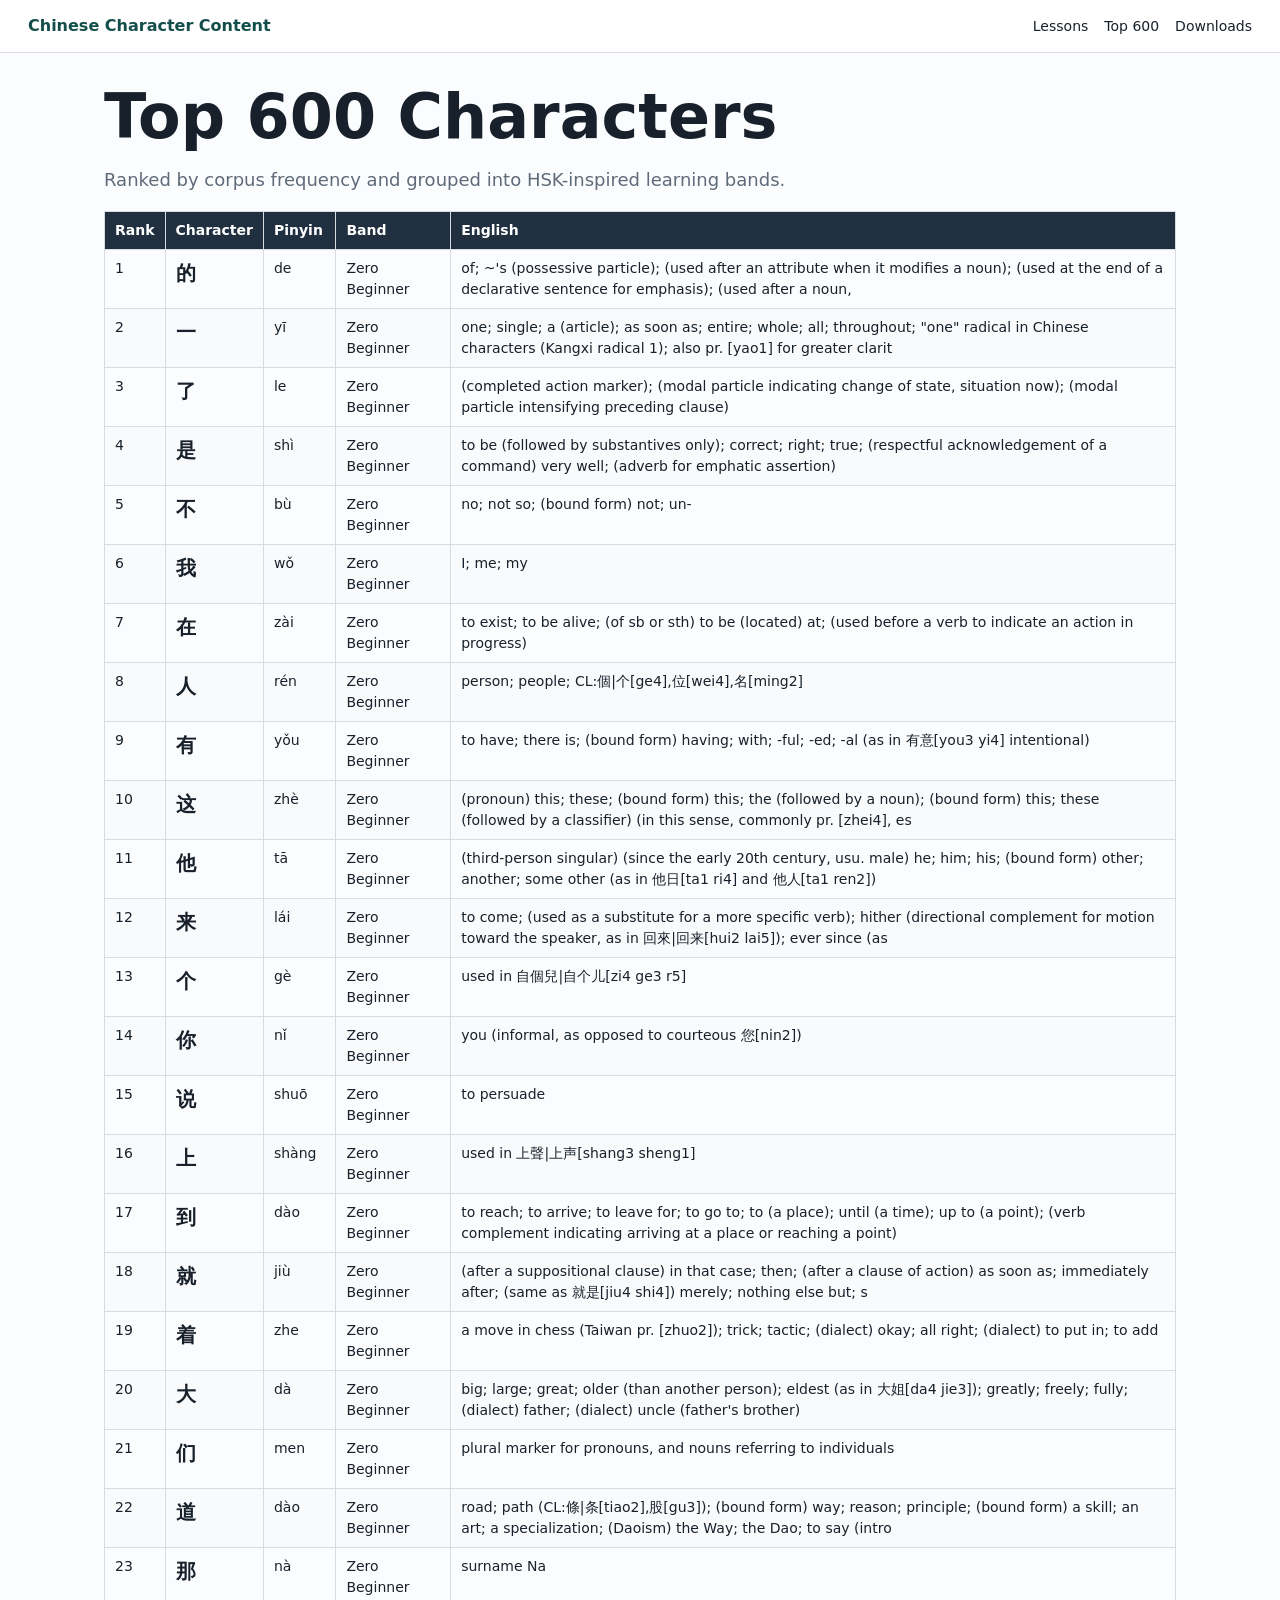
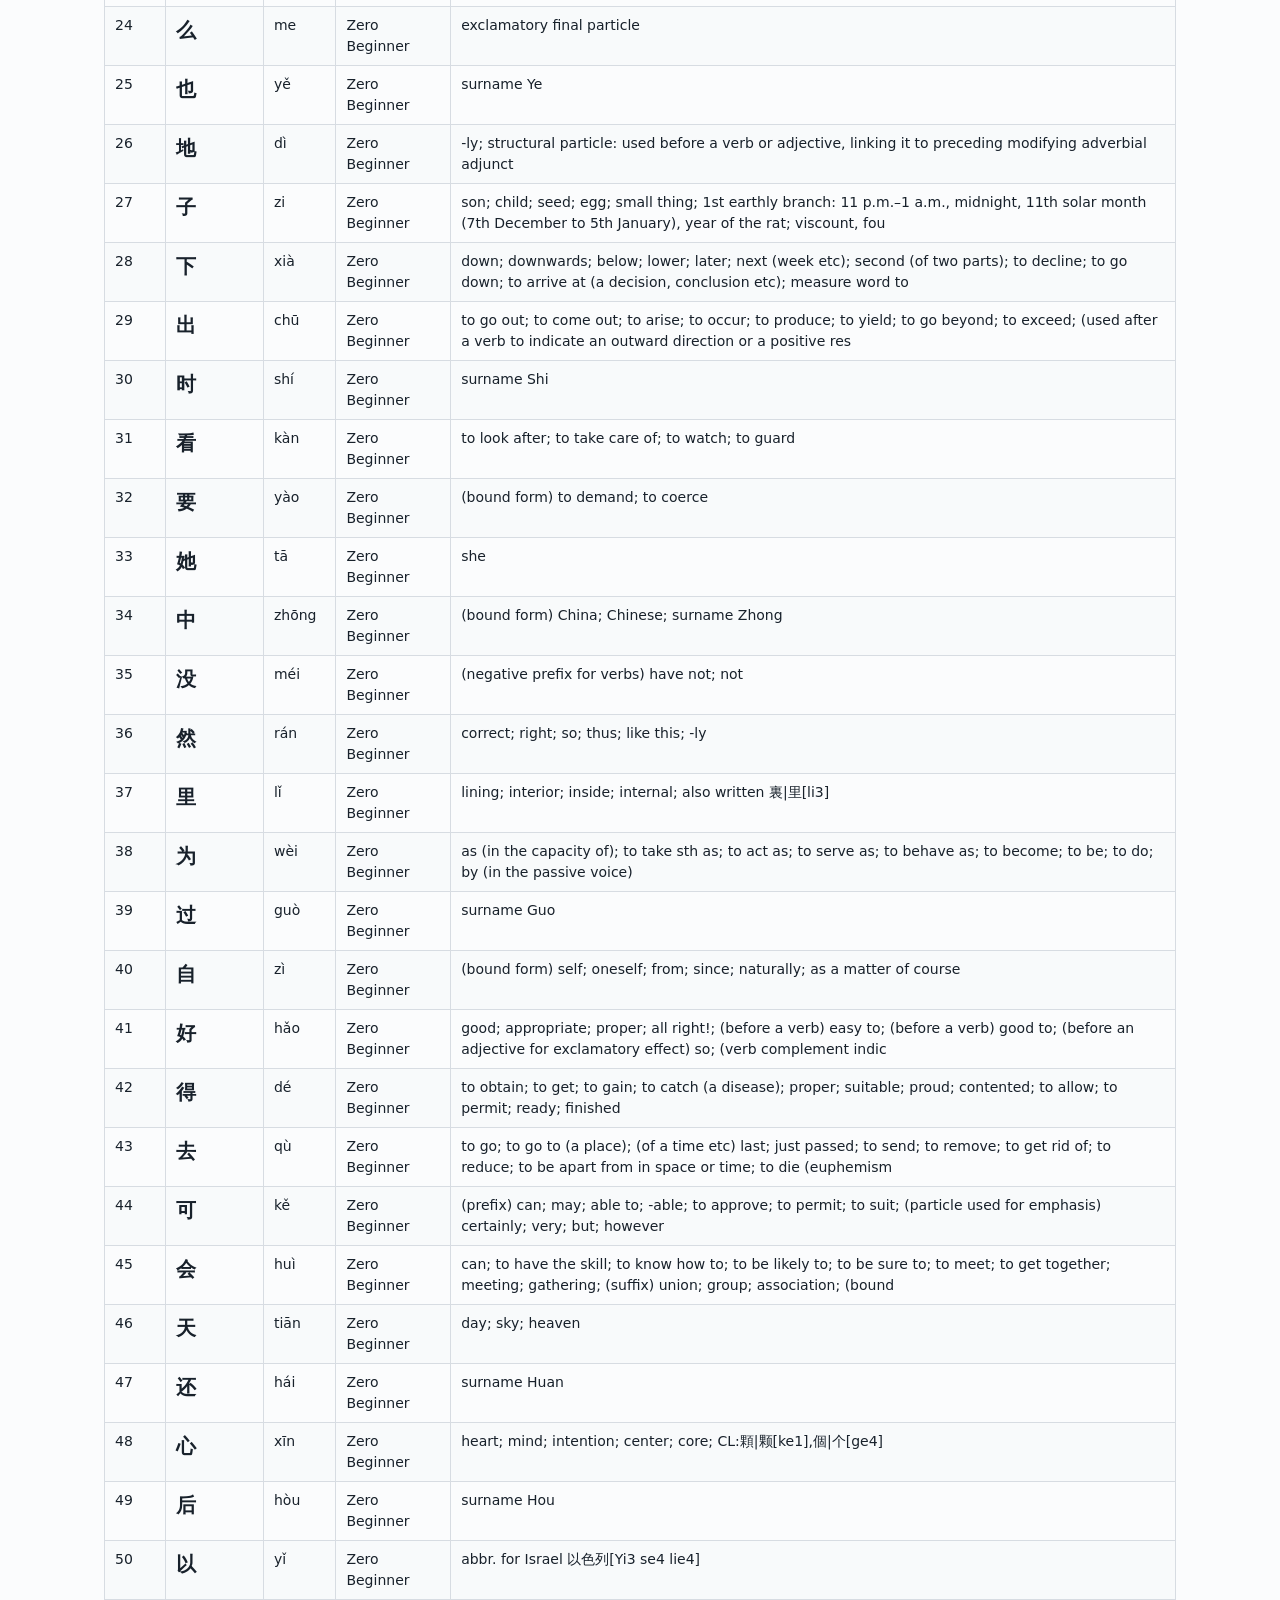
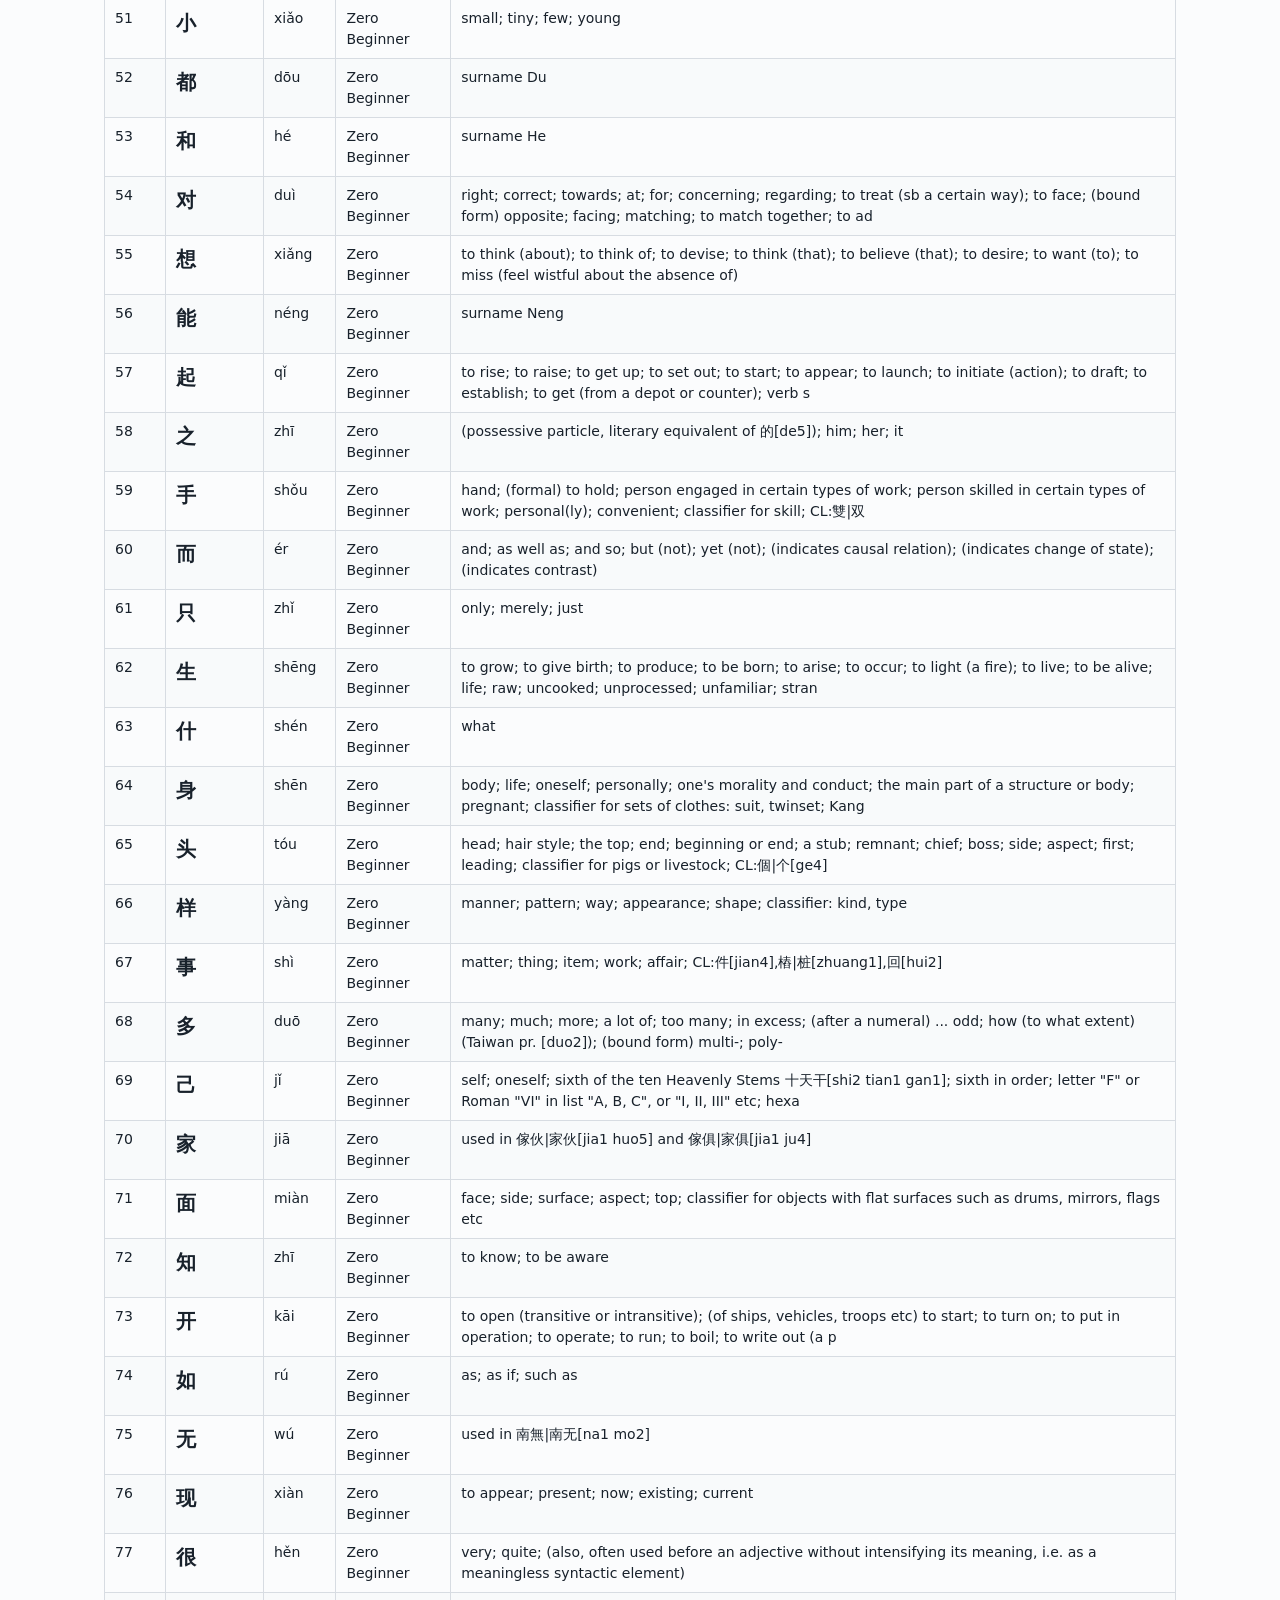
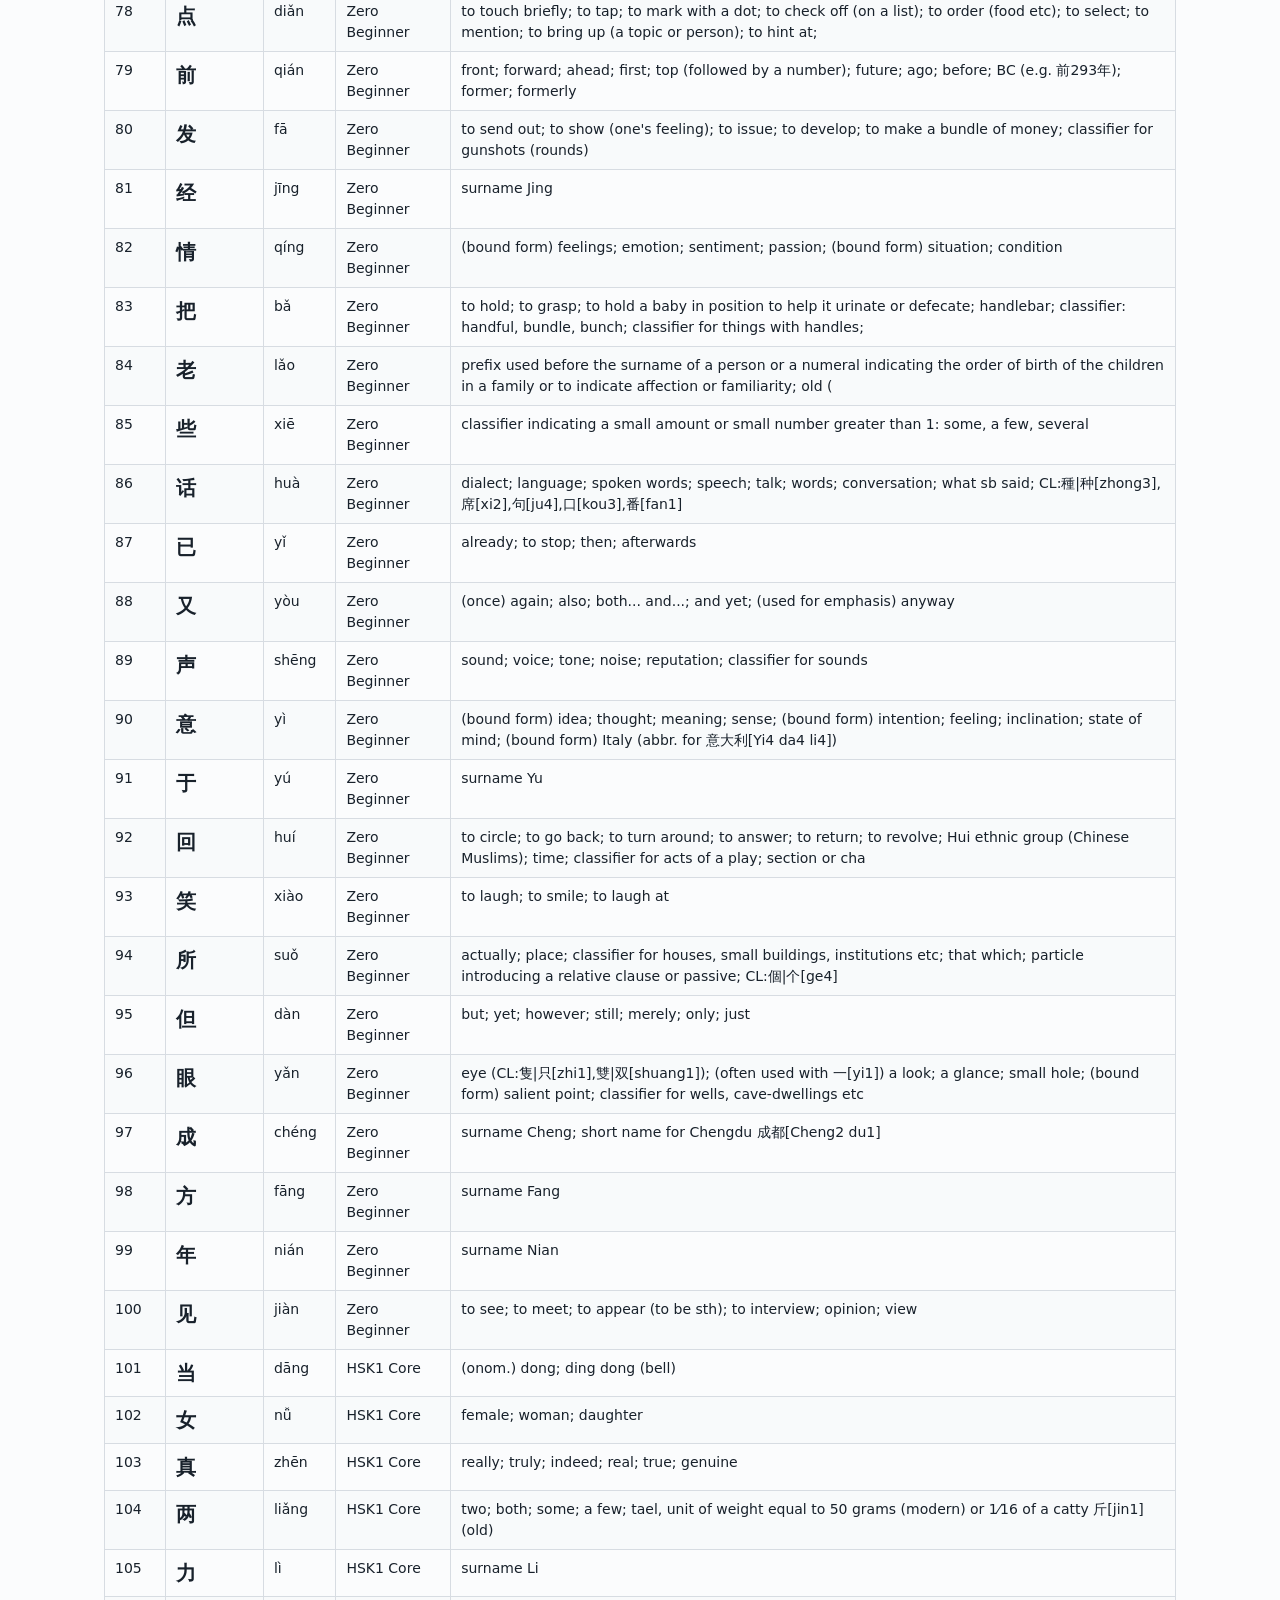
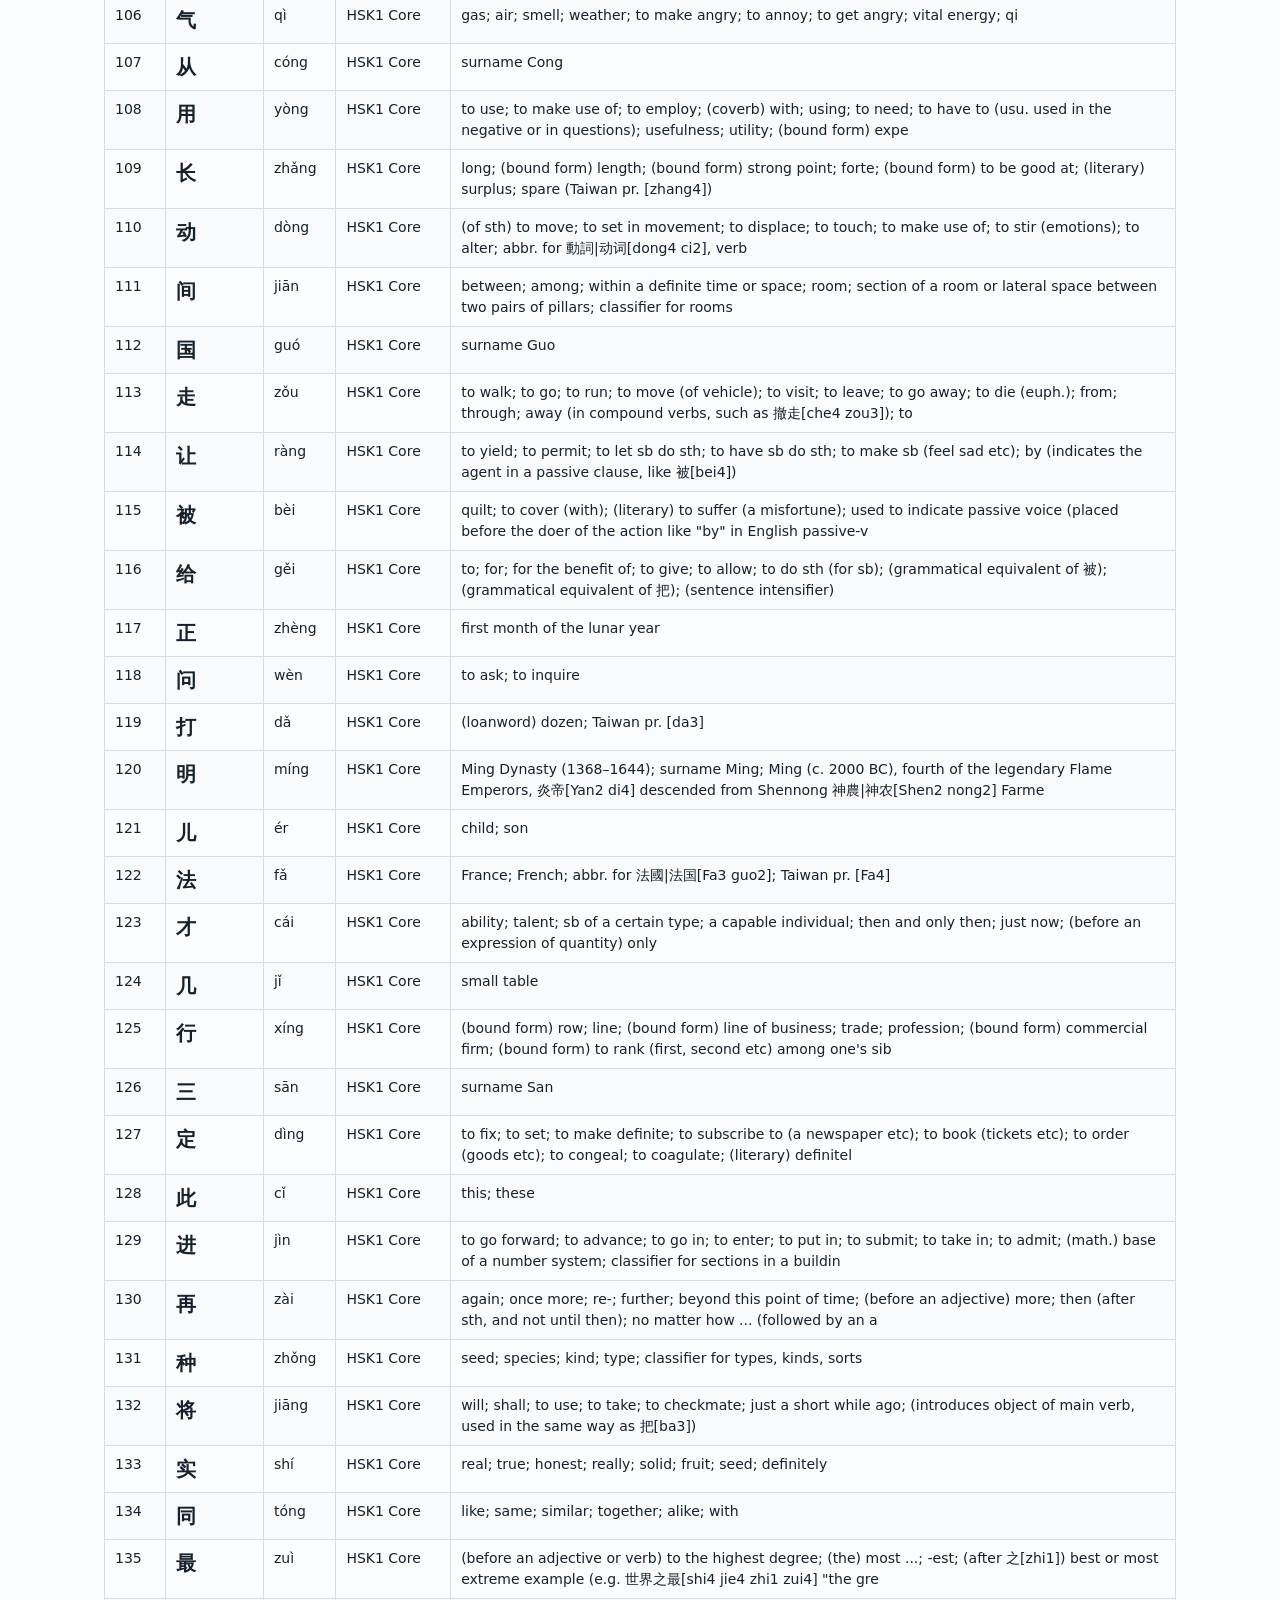
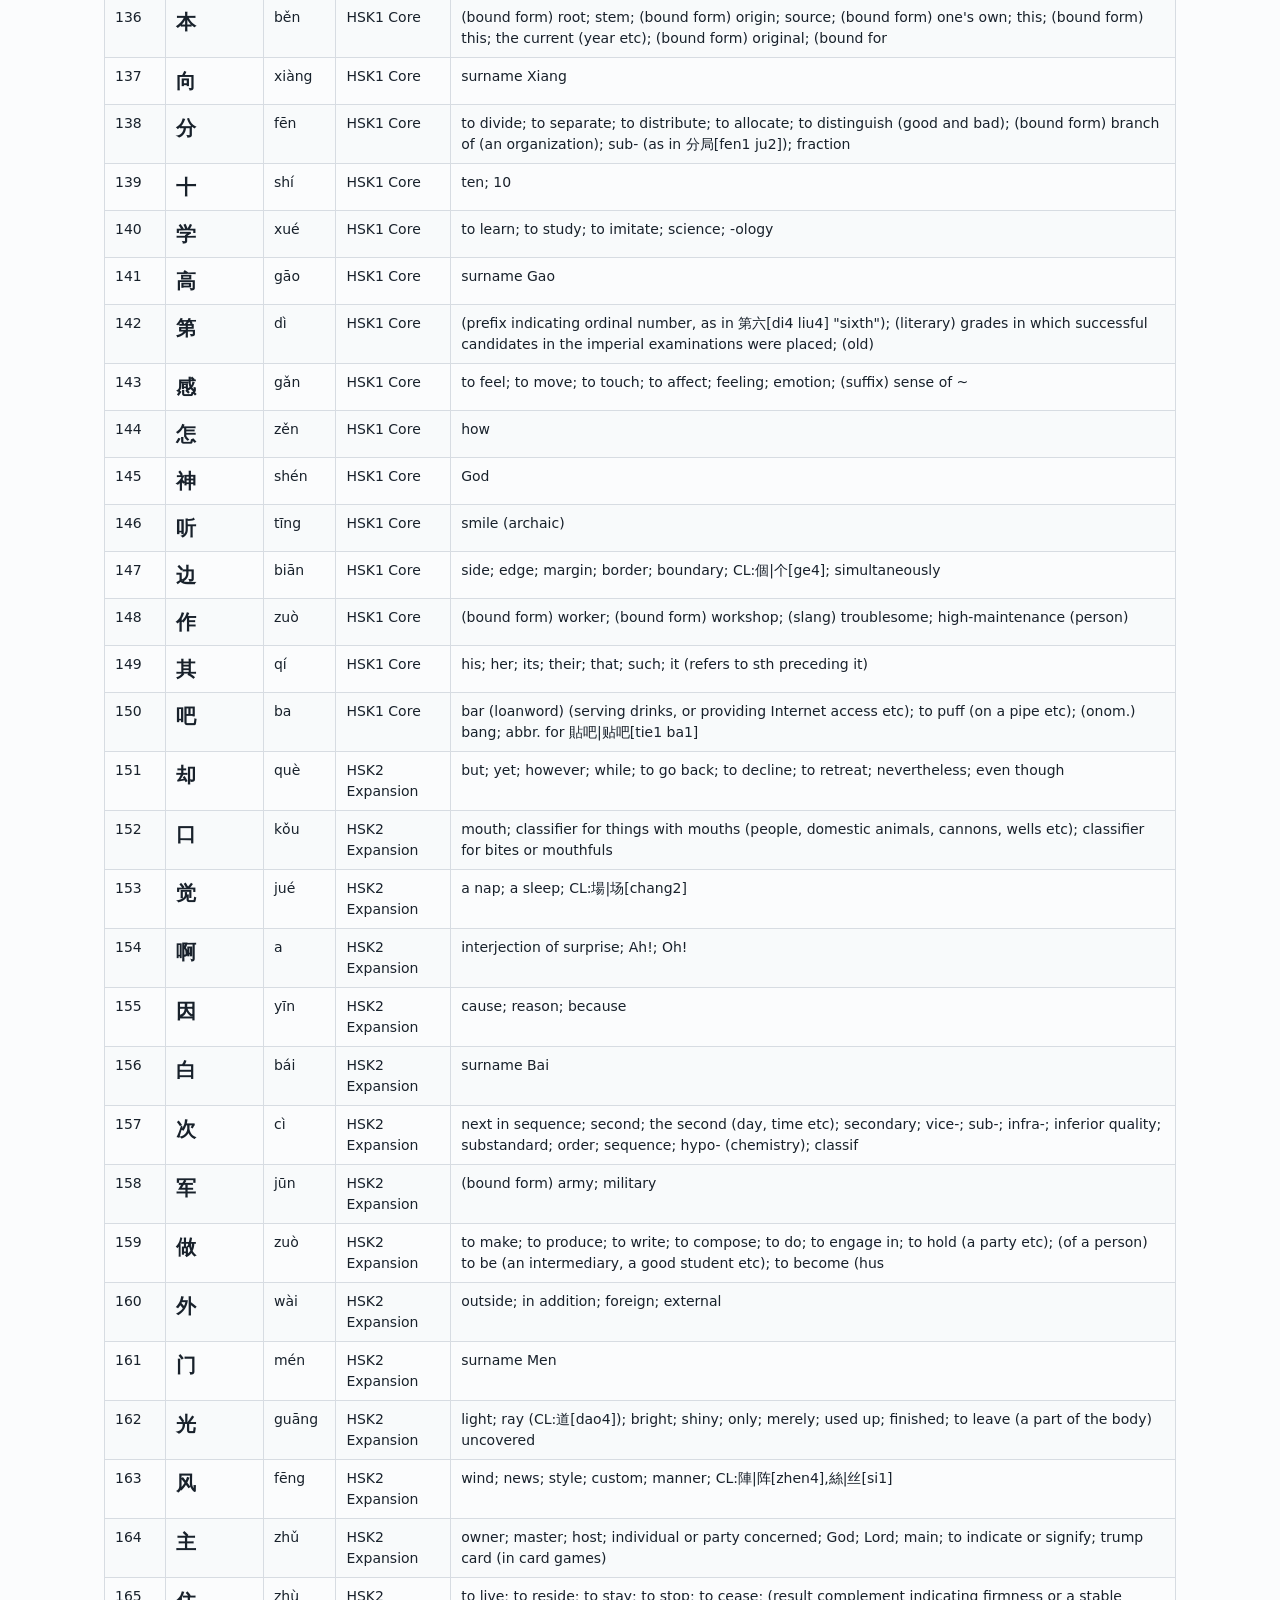
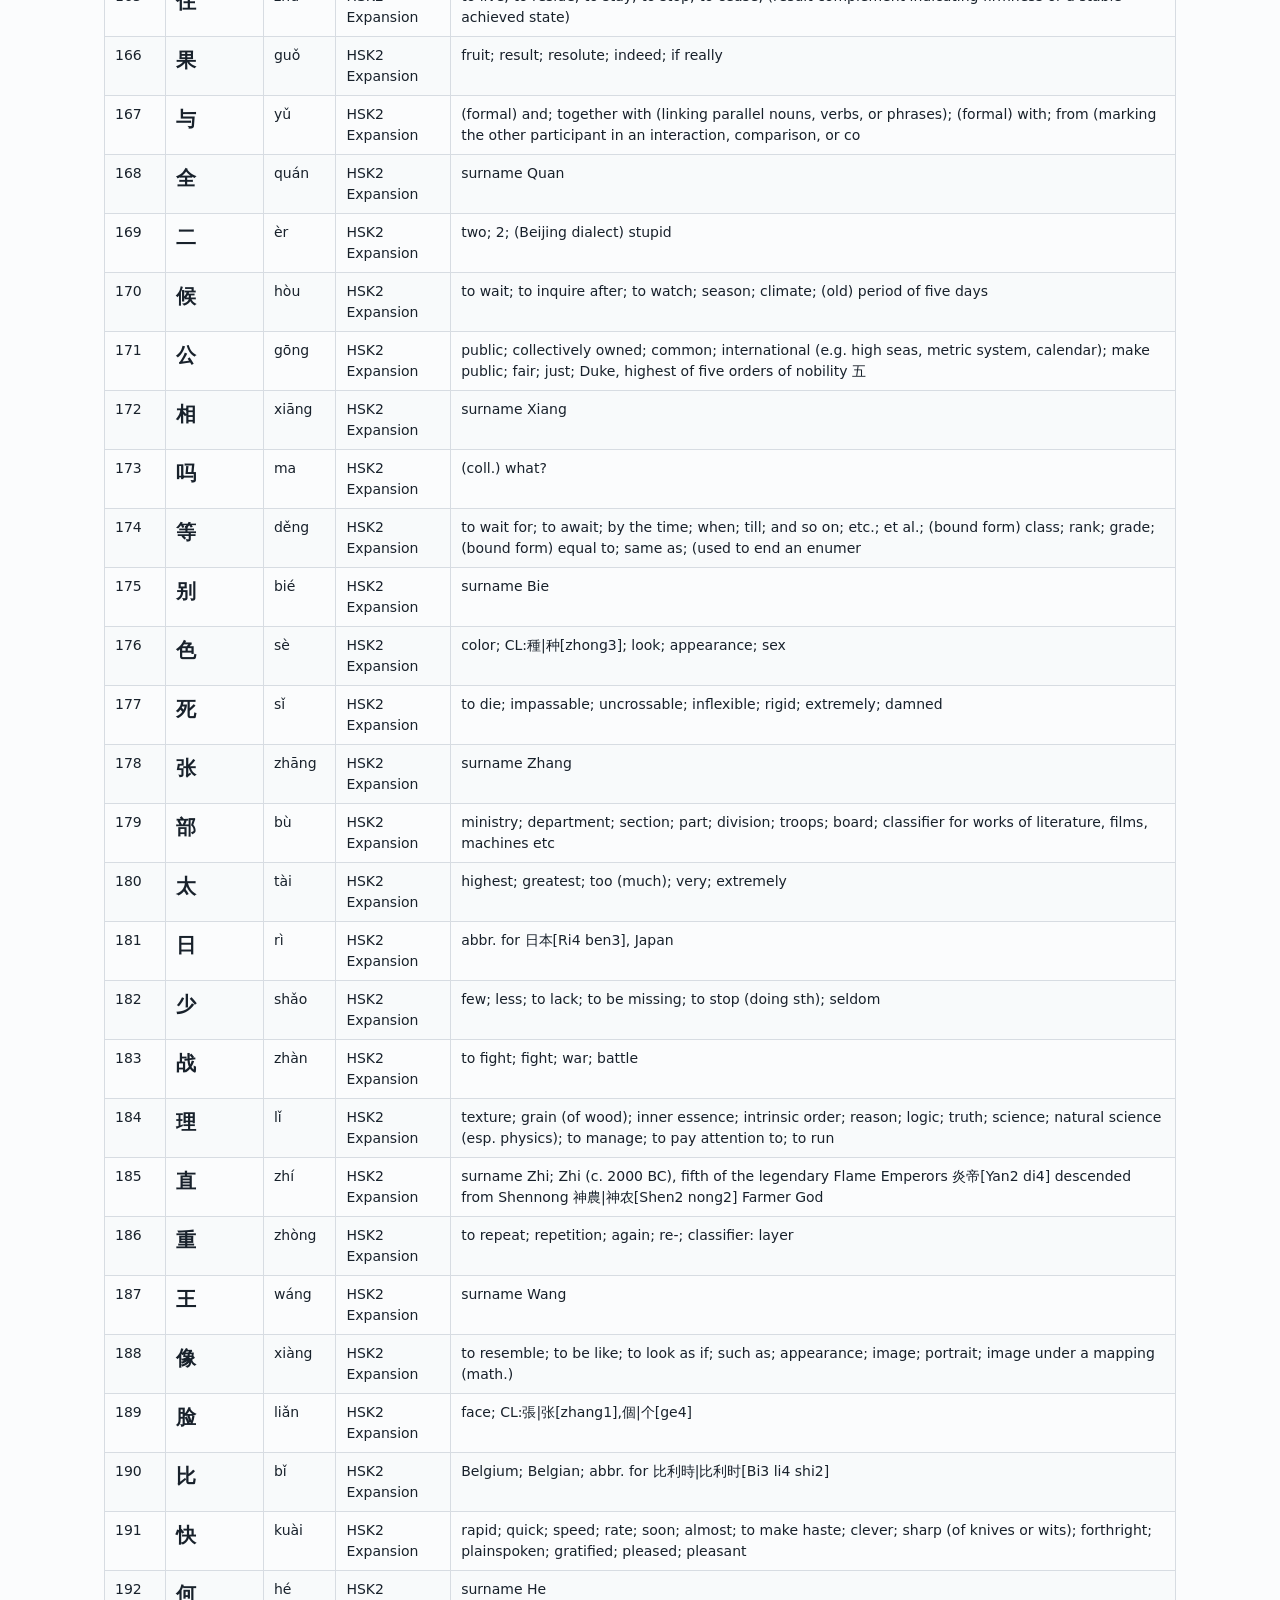
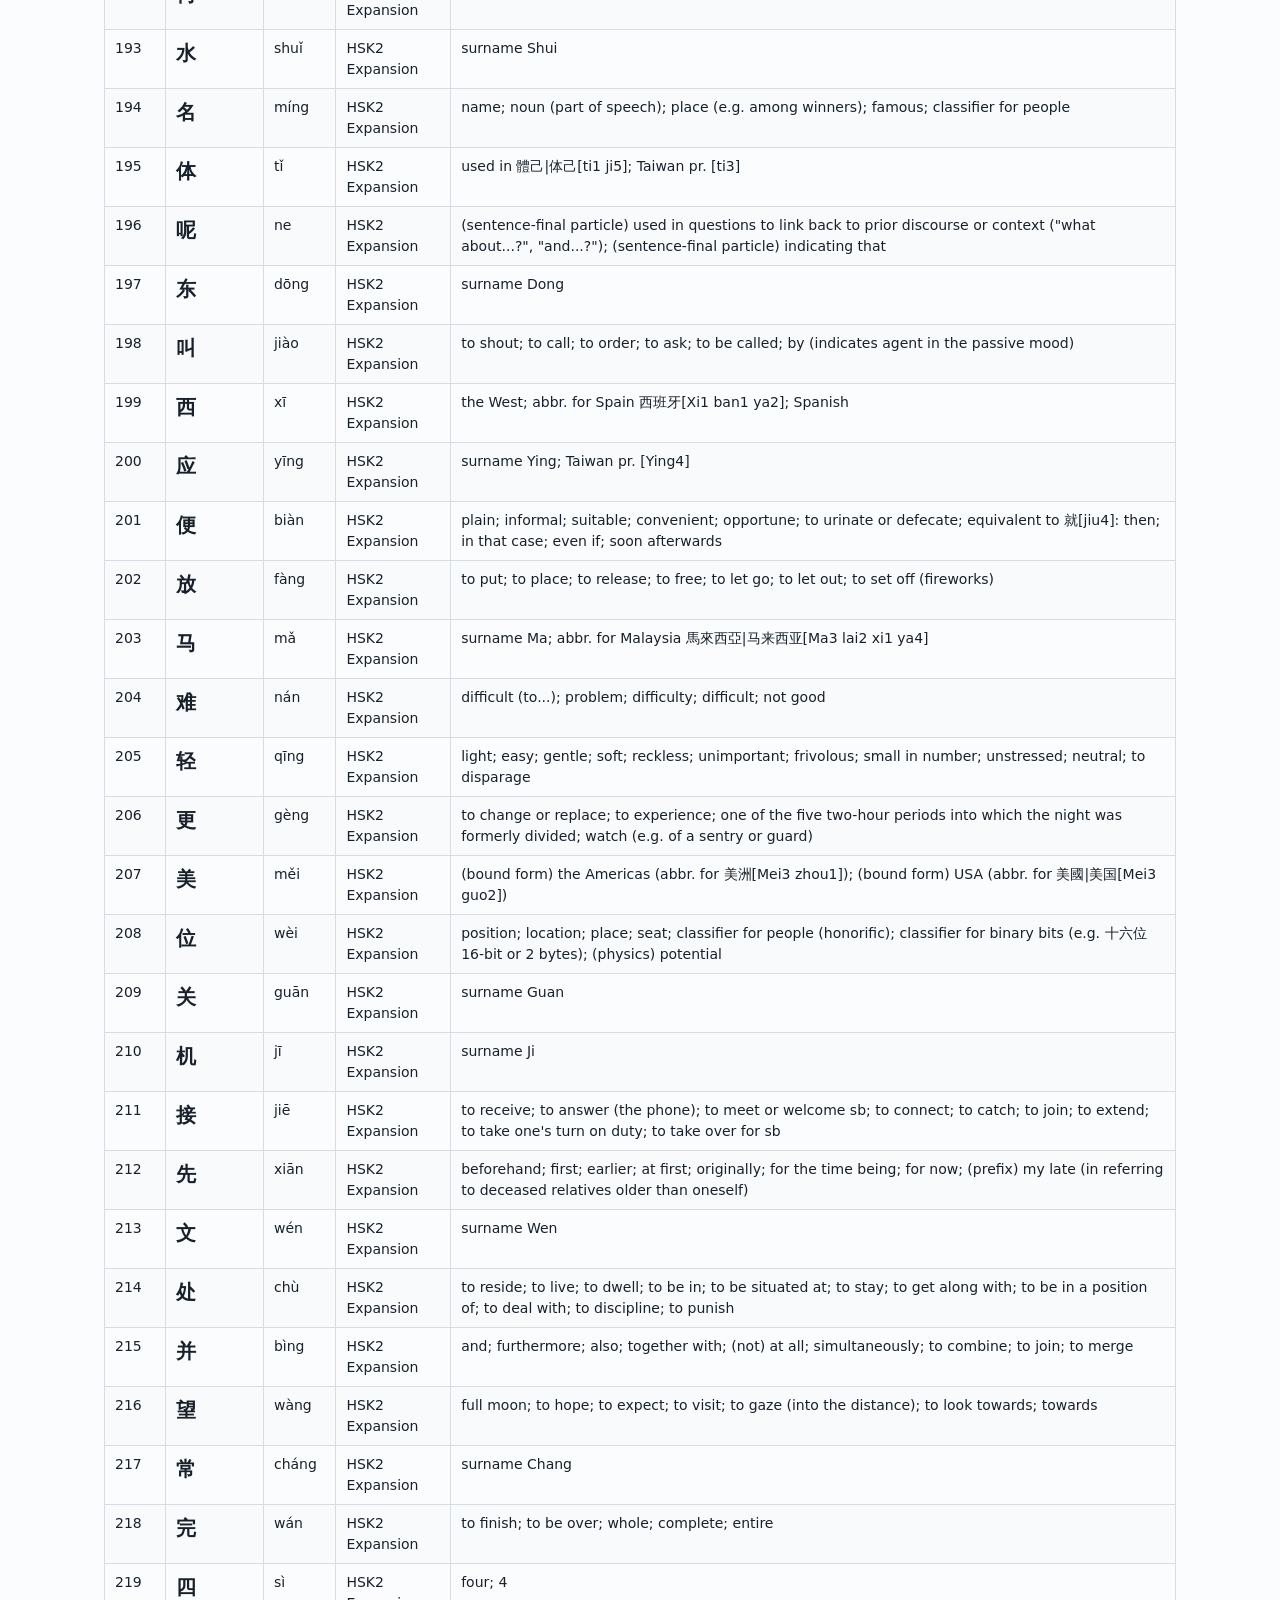
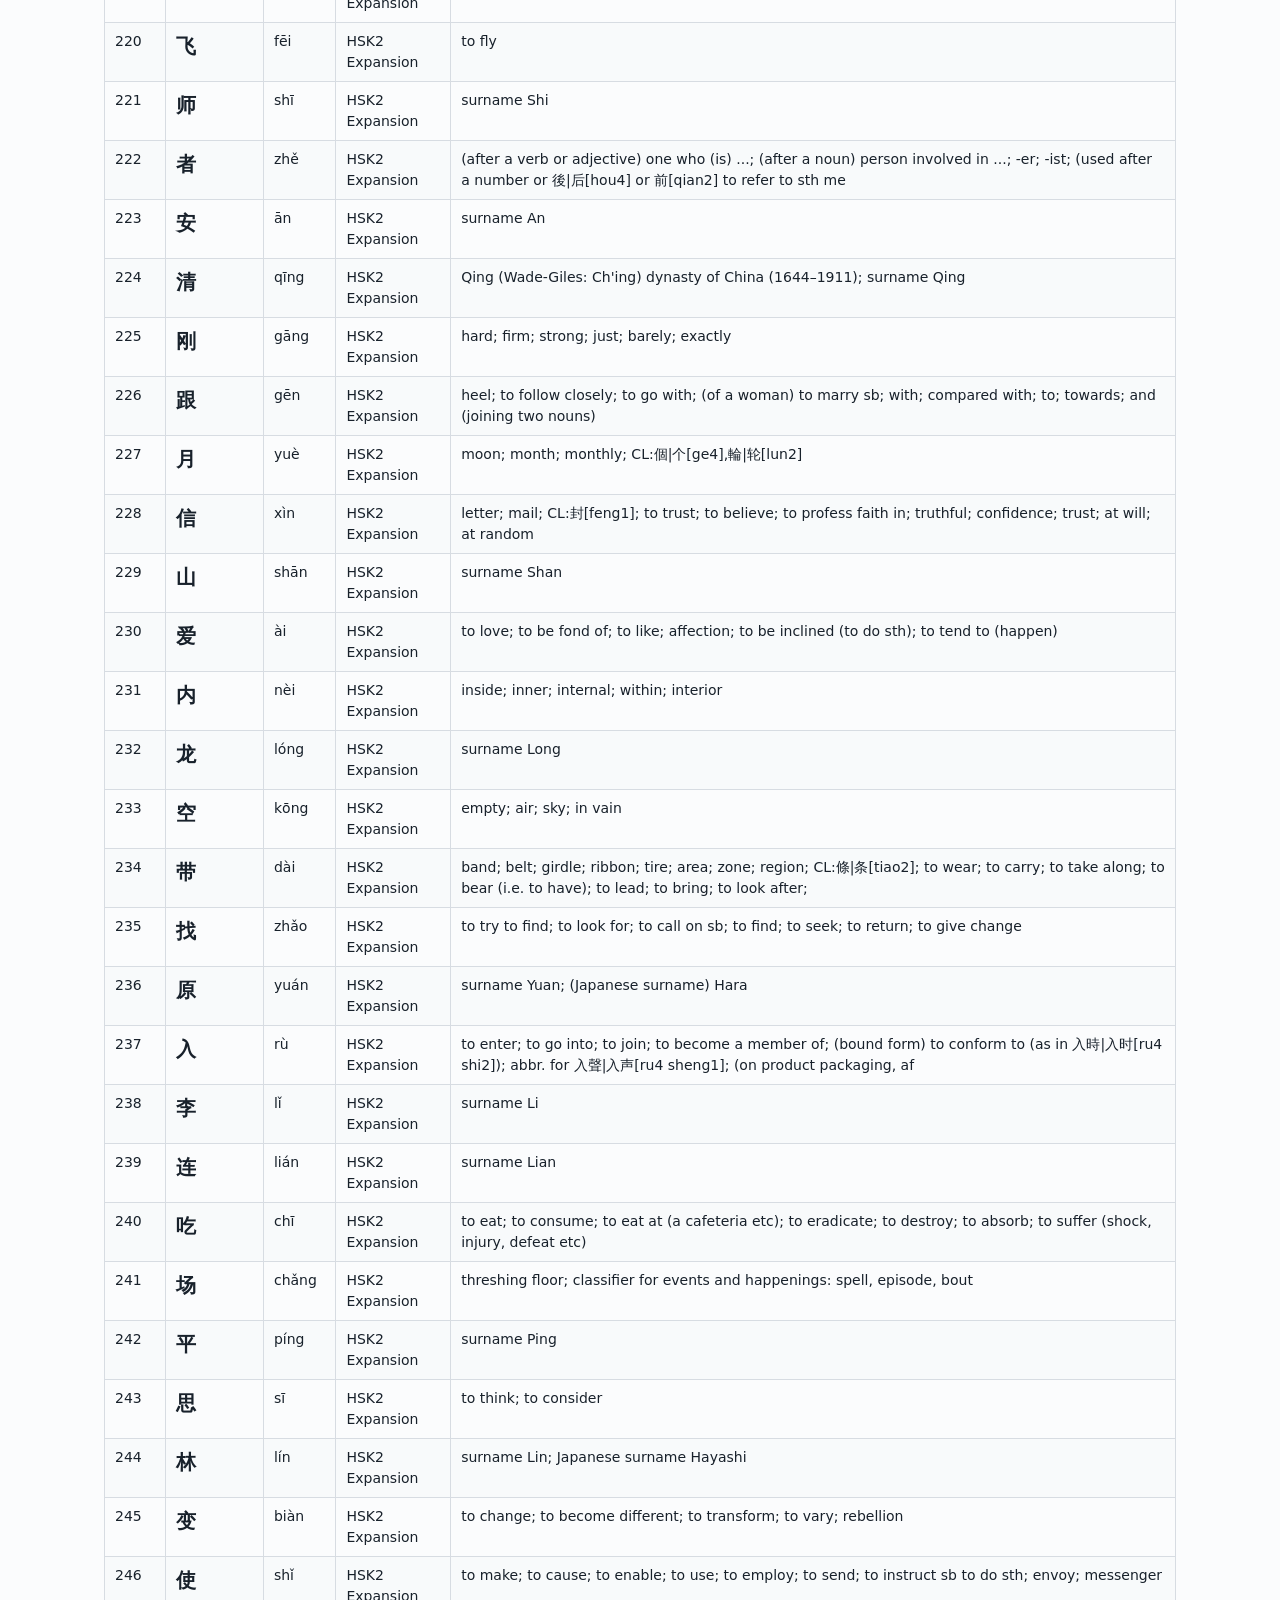
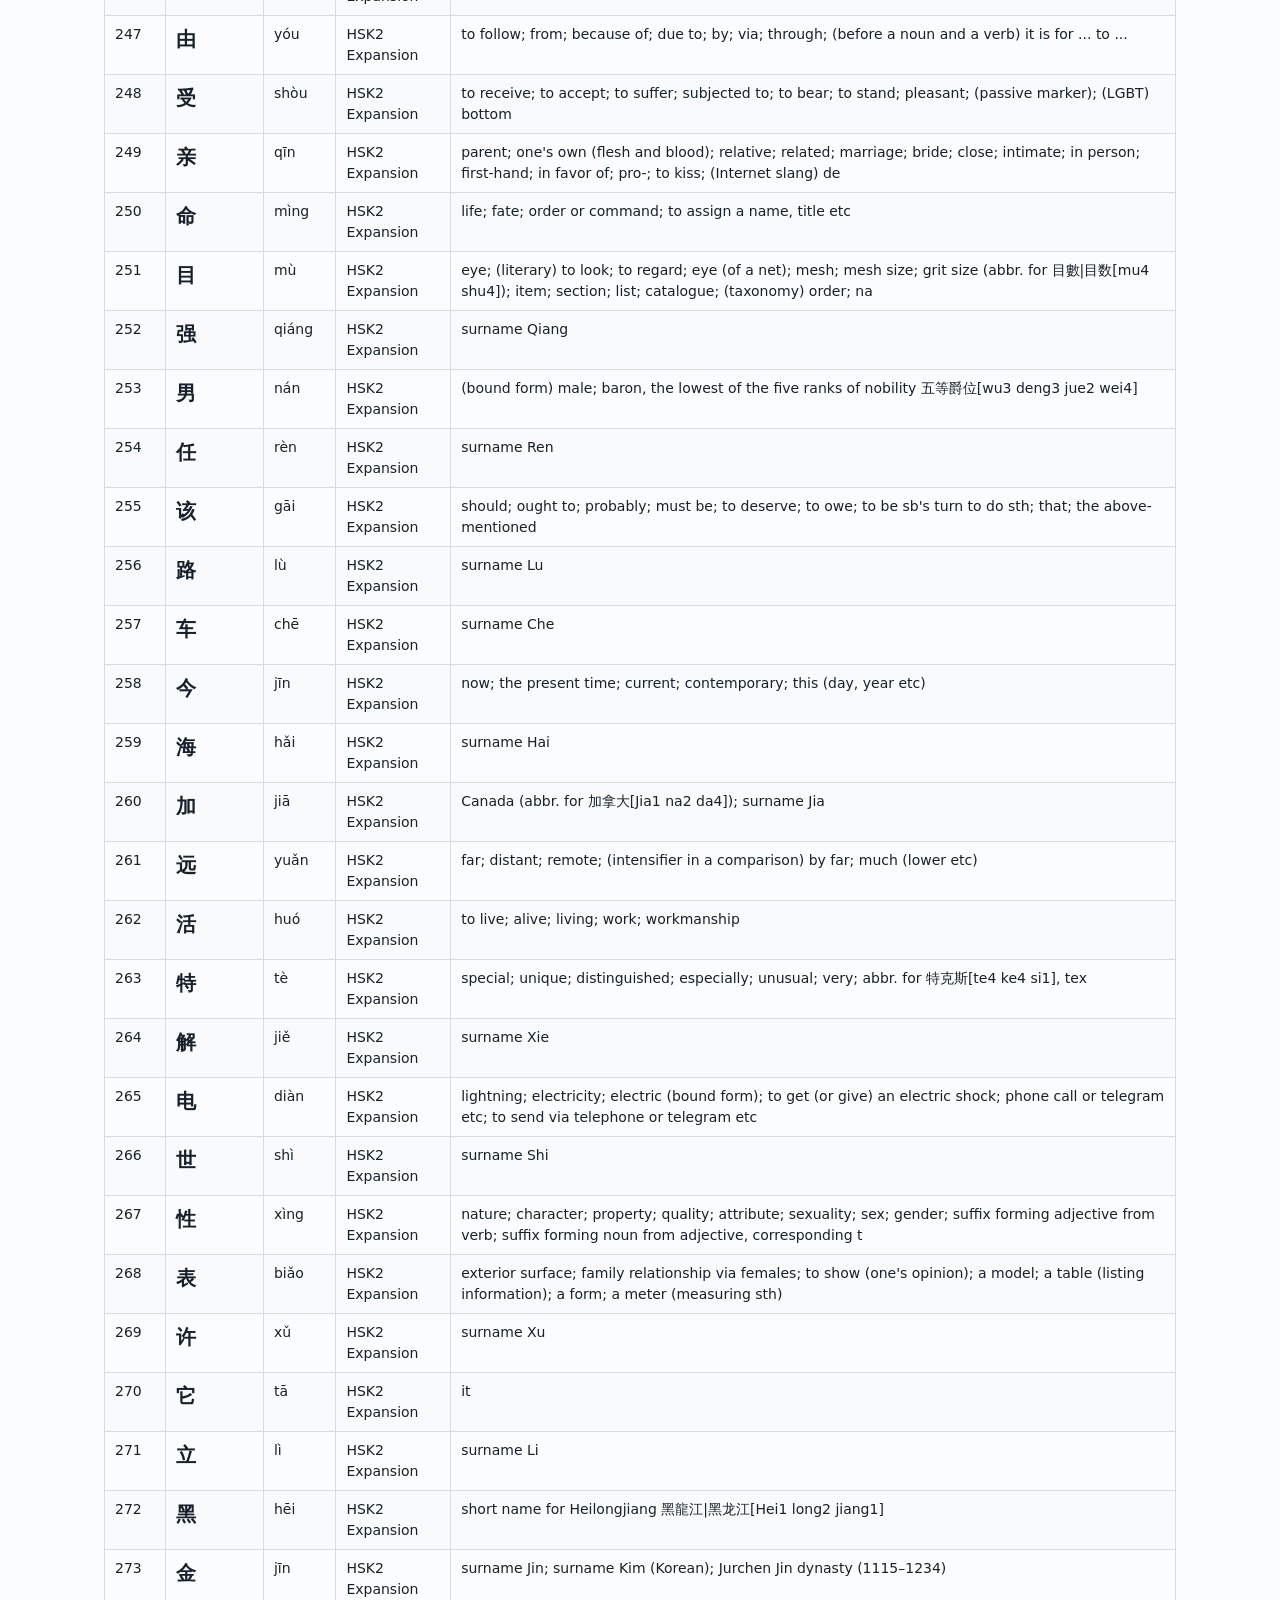
==== docs/characters.html @ bb22cc19 "Create Chinese character learning materials" ====
<!doctype html>
<html lang="en">
<head>
  <meta charset="utf-8">
  <meta name="viewport" content="width=device-width, initial-scale=1">
  <title>Top 600 Characters</title>
  <link rel="stylesheet" href="assets/styles.css">
</head>
<body>
  <header class="topbar">
    <a class="brand" href="index.html">Chinese Character Content</a>
    <nav>
      <a href="index.html#lessons">Lessons</a>
      <a href="characters.html">Top 600</a>
      <a href="downloads.html">Downloads</a>
    </nav>
  </header>
  <main>

    <h1>Top 600 Characters</h1>
    <p class="lead">Ranked by corpus frequency and grouped into HSK-inspired learning bands.</p>
    <table>
      <thead><tr><th>Rank</th><th>Character</th><th>Pinyin</th><th>Band</th><th>English</th></tr></thead>
      <tbody><tr><td>1</td><td class='han'>的</td><td>de</td><td>Zero Beginner</td><td>of; ~&#x27;s (possessive particle); (used after an attribute when it modifies a noun); (used at the end of a declarative sentence for emphasis); (used after a noun, </td></tr>
<tr><td>2</td><td class='han'>一</td><td>yī</td><td>Zero Beginner</td><td>one; single; a (article); as soon as; entire; whole; all; throughout; &quot;one&quot; radical in Chinese characters (Kangxi radical 1); also pr. [yao1] for greater clarit</td></tr>
<tr><td>3</td><td class='han'>了</td><td>le</td><td>Zero Beginner</td><td>(completed action marker); (modal particle indicating change of state, situation now); (modal particle intensifying preceding clause)</td></tr>
<tr><td>4</td><td class='han'>是</td><td>shì</td><td>Zero Beginner</td><td>to be (followed by substantives only); correct; right; true; (respectful acknowledgement of a command) very well; (adverb for emphatic assertion)</td></tr>
<tr><td>5</td><td class='han'>不</td><td>bù</td><td>Zero Beginner</td><td>no; not so; (bound form) not; un-</td></tr>
<tr><td>6</td><td class='han'>我</td><td>wǒ</td><td>Zero Beginner</td><td>I; me; my</td></tr>
<tr><td>7</td><td class='han'>在</td><td>zài</td><td>Zero Beginner</td><td>to exist; to be alive; (of sb or sth) to be (located) at; (used before a verb to indicate an action in progress)</td></tr>
<tr><td>8</td><td class='han'>人</td><td>rén</td><td>Zero Beginner</td><td>person; people; CL:個|个[ge4],位[wei4],名[ming2]</td></tr>
<tr><td>9</td><td class='han'>有</td><td>yǒu</td><td>Zero Beginner</td><td>to have; there is; (bound form) having; with; -ful; -ed; -al (as in 有意[you3 yi4] intentional)</td></tr>
<tr><td>10</td><td class='han'>这</td><td>zhè</td><td>Zero Beginner</td><td>(pronoun) this; these; (bound form) this; the (followed by a noun); (bound form) this; these (followed by a classifier) (in this sense, commonly pr. [zhei4], es</td></tr>
<tr><td>11</td><td class='han'>他</td><td>tā</td><td>Zero Beginner</td><td>(third-person singular) (since the early 20th century, usu. male) he; him; his; (bound form) other; another; some other (as in 他日[ta1 ri4] and 他人[ta1 ren2])</td></tr>
<tr><td>12</td><td class='han'>来</td><td>lái</td><td>Zero Beginner</td><td>to come; (used as a substitute for a more specific verb); hither (directional complement for motion toward the speaker, as in 回來|回来[hui2 lai5]); ever since (as </td></tr>
<tr><td>13</td><td class='han'>个</td><td>gè</td><td>Zero Beginner</td><td>used in 自個兒|自个儿[zi4 ge3 r5]</td></tr>
<tr><td>14</td><td class='han'>你</td><td>nǐ</td><td>Zero Beginner</td><td>you (informal, as opposed to courteous 您[nin2])</td></tr>
<tr><td>15</td><td class='han'>说</td><td>shuō</td><td>Zero Beginner</td><td>to persuade</td></tr>
<tr><td>16</td><td class='han'>上</td><td>shàng</td><td>Zero Beginner</td><td>used in 上聲|上声[shang3 sheng1]</td></tr>
<tr><td>17</td><td class='han'>到</td><td>dào</td><td>Zero Beginner</td><td>to reach; to arrive; to leave for; to go to; to (a place); until (a time); up to (a point); (verb complement indicating arriving at a place or reaching a point)</td></tr>
<tr><td>18</td><td class='han'>就</td><td>jiù</td><td>Zero Beginner</td><td>(after a suppositional clause) in that case; then; (after a clause of action) as soon as; immediately after; (same as 就是[jiu4 shi4]) merely; nothing else but; s</td></tr>
<tr><td>19</td><td class='han'>着</td><td>zhe</td><td>Zero Beginner</td><td>a move in chess (Taiwan pr. [zhuo2]); trick; tactic; (dialect) okay; all right; (dialect) to put in; to add</td></tr>
<tr><td>20</td><td class='han'>大</td><td>dà</td><td>Zero Beginner</td><td>big; large; great; older (than another person); eldest (as in 大姐[da4 jie3]); greatly; freely; fully; (dialect) father; (dialect) uncle (father&#x27;s brother)</td></tr>
<tr><td>21</td><td class='han'>们</td><td>men</td><td>Zero Beginner</td><td>plural marker for pronouns, and nouns referring to individuals</td></tr>
<tr><td>22</td><td class='han'>道</td><td>dào</td><td>Zero Beginner</td><td>road; path (CL:條|条[tiao2],股[gu3]); (bound form) way; reason; principle; (bound form) a skill; an art; a specialization; (Daoism) the Way; the Dao; to say (intro</td></tr>
<tr><td>23</td><td class='han'>那</td><td>nà</td><td>Zero Beginner</td><td>surname Na</td></tr>
<tr><td>24</td><td class='han'>么</td><td>me</td><td>Zero Beginner</td><td>exclamatory final particle</td></tr>
<tr><td>25</td><td class='han'>也</td><td>yě</td><td>Zero Beginner</td><td>surname Ye</td></tr>
<tr><td>26</td><td class='han'>地</td><td>dì</td><td>Zero Beginner</td><td>-ly; structural particle: used before a verb or adjective, linking it to preceding modifying adverbial adjunct</td></tr>
<tr><td>27</td><td class='han'>子</td><td>zi</td><td>Zero Beginner</td><td>son; child; seed; egg; small thing; 1st earthly branch: 11 p.m.–1 a.m., midnight, 11th solar month (7th December to 5th January), year of the rat; viscount, fou</td></tr>
<tr><td>28</td><td class='han'>下</td><td>xià</td><td>Zero Beginner</td><td>down; downwards; below; lower; later; next (week etc); second (of two parts); to decline; to go down; to arrive at (a decision, conclusion etc); measure word to</td></tr>
<tr><td>29</td><td class='han'>出</td><td>chū</td><td>Zero Beginner</td><td>to go out; to come out; to arise; to occur; to produce; to yield; to go beyond; to exceed; (used after a verb to indicate an outward direction or a positive res</td></tr>
<tr><td>30</td><td class='han'>时</td><td>shí</td><td>Zero Beginner</td><td>surname Shi</td></tr>
<tr><td>31</td><td class='han'>看</td><td>kàn</td><td>Zero Beginner</td><td>to look after; to take care of; to watch; to guard</td></tr>
<tr><td>32</td><td class='han'>要</td><td>yào</td><td>Zero Beginner</td><td>(bound form) to demand; to coerce</td></tr>
<tr><td>33</td><td class='han'>她</td><td>tā</td><td>Zero Beginner</td><td>she</td></tr>
<tr><td>34</td><td class='han'>中</td><td>zhōng</td><td>Zero Beginner</td><td>(bound form) China; Chinese; surname Zhong</td></tr>
<tr><td>35</td><td class='han'>没</td><td>méi</td><td>Zero Beginner</td><td>(negative prefix for verbs) have not; not</td></tr>
<tr><td>36</td><td class='han'>然</td><td>rán</td><td>Zero Beginner</td><td>correct; right; so; thus; like this; -ly</td></tr>
<tr><td>37</td><td class='han'>里</td><td>lǐ</td><td>Zero Beginner</td><td>lining; interior; inside; internal; also written 裏|里[li3]</td></tr>
<tr><td>38</td><td class='han'>为</td><td>wèi</td><td>Zero Beginner</td><td>as (in the capacity of); to take sth as; to act as; to serve as; to behave as; to become; to be; to do; by (in the passive voice)</td></tr>
<tr><td>39</td><td class='han'>过</td><td>guò</td><td>Zero Beginner</td><td>surname Guo</td></tr>
<tr><td>40</td><td class='han'>自</td><td>zì</td><td>Zero Beginner</td><td>(bound form) self; oneself; from; since; naturally; as a matter of course</td></tr>
<tr><td>41</td><td class='han'>好</td><td>hǎo</td><td>Zero Beginner</td><td>good; appropriate; proper; all right!; (before a verb) easy to; (before a verb) good to; (before an adjective for exclamatory effect) so; (verb complement indic</td></tr>
<tr><td>42</td><td class='han'>得</td><td>dé</td><td>Zero Beginner</td><td>to obtain; to get; to gain; to catch (a disease); proper; suitable; proud; contented; to allow; to permit; ready; finished</td></tr>
<tr><td>43</td><td class='han'>去</td><td>qù</td><td>Zero Beginner</td><td>to go; to go to (a place); (of a time etc) last; just passed; to send; to remove; to get rid of; to reduce; to be apart from in space or time; to die (euphemism</td></tr>
<tr><td>44</td><td class='han'>可</td><td>kě</td><td>Zero Beginner</td><td>(prefix) can; may; able to; -able; to approve; to permit; to suit; (particle used for emphasis) certainly; very; but; however</td></tr>
<tr><td>45</td><td class='han'>会</td><td>huì</td><td>Zero Beginner</td><td>can; to have the skill; to know how to; to be likely to; to be sure to; to meet; to get together; meeting; gathering; (suffix) union; group; association; (bound</td></tr>
<tr><td>46</td><td class='han'>天</td><td>tiān</td><td>Zero Beginner</td><td>day; sky; heaven</td></tr>
<tr><td>47</td><td class='han'>还</td><td>hái</td><td>Zero Beginner</td><td>surname Huan</td></tr>
<tr><td>48</td><td class='han'>心</td><td>xīn</td><td>Zero Beginner</td><td>heart; mind; intention; center; core; CL:顆|颗[ke1],個|个[ge4]</td></tr>
<tr><td>49</td><td class='han'>后</td><td>hòu</td><td>Zero Beginner</td><td>surname Hou</td></tr>
<tr><td>50</td><td class='han'>以</td><td>yǐ</td><td>Zero Beginner</td><td>abbr. for Israel 以色列[Yi3 se4 lie4]</td></tr>
<tr><td>51</td><td class='han'>小</td><td>xiǎo</td><td>Zero Beginner</td><td>small; tiny; few; young</td></tr>
<tr><td>52</td><td class='han'>都</td><td>dōu</td><td>Zero Beginner</td><td>surname Du</td></tr>
<tr><td>53</td><td class='han'>和</td><td>hé</td><td>Zero Beginner</td><td>surname He</td></tr>
<tr><td>54</td><td class='han'>对</td><td>duì</td><td>Zero Beginner</td><td>right; correct; towards; at; for; concerning; regarding; to treat (sb a certain way); to face; (bound form) opposite; facing; matching; to match together; to ad</td></tr>
<tr><td>55</td><td class='han'>想</td><td>xiǎng</td><td>Zero Beginner</td><td>to think (about); to think of; to devise; to think (that); to believe (that); to desire; to want (to); to miss (feel wistful about the absence of)</td></tr>
<tr><td>56</td><td class='han'>能</td><td>néng</td><td>Zero Beginner</td><td>surname Neng</td></tr>
<tr><td>57</td><td class='han'>起</td><td>qǐ</td><td>Zero Beginner</td><td>to rise; to raise; to get up; to set out; to start; to appear; to launch; to initiate (action); to draft; to establish; to get (from a depot or counter); verb s</td></tr>
<tr><td>58</td><td class='han'>之</td><td>zhī</td><td>Zero Beginner</td><td>(possessive particle, literary equivalent of 的[de5]); him; her; it</td></tr>
<tr><td>59</td><td class='han'>手</td><td>shǒu</td><td>Zero Beginner</td><td>hand; (formal) to hold; person engaged in certain types of work; person skilled in certain types of work; personal(ly); convenient; classifier for skill; CL:雙|双</td></tr>
<tr><td>60</td><td class='han'>而</td><td>ér</td><td>Zero Beginner</td><td>and; as well as; and so; but (not); yet (not); (indicates causal relation); (indicates change of state); (indicates contrast)</td></tr>
<tr><td>61</td><td class='han'>只</td><td>zhǐ</td><td>Zero Beginner</td><td>only; merely; just</td></tr>
<tr><td>62</td><td class='han'>生</td><td>shēng</td><td>Zero Beginner</td><td>to grow; to give birth; to produce; to be born; to arise; to occur; to light (a fire); to live; to be alive; life; raw; uncooked; unprocessed; unfamiliar; stran</td></tr>
<tr><td>63</td><td class='han'>什</td><td>shén</td><td>Zero Beginner</td><td>what</td></tr>
<tr><td>64</td><td class='han'>身</td><td>shēn</td><td>Zero Beginner</td><td>body; life; oneself; personally; one&#x27;s morality and conduct; the main part of a structure or body; pregnant; classifier for sets of clothes: suit, twinset; Kang</td></tr>
<tr><td>65</td><td class='han'>头</td><td>tóu</td><td>Zero Beginner</td><td>head; hair style; the top; end; beginning or end; a stub; remnant; chief; boss; side; aspect; first; leading; classifier for pigs or livestock; CL:個|个[ge4]</td></tr>
<tr><td>66</td><td class='han'>样</td><td>yàng</td><td>Zero Beginner</td><td>manner; pattern; way; appearance; shape; classifier: kind, type</td></tr>
<tr><td>67</td><td class='han'>事</td><td>shì</td><td>Zero Beginner</td><td>matter; thing; item; work; affair; CL:件[jian4],樁|桩[zhuang1],回[hui2]</td></tr>
<tr><td>68</td><td class='han'>多</td><td>duō</td><td>Zero Beginner</td><td>many; much; more; a lot of; too many; in excess; (after a numeral) ... odd; how (to what extent) (Taiwan pr. [duo2]); (bound form) multi-; poly-</td></tr>
<tr><td>69</td><td class='han'>己</td><td>jǐ</td><td>Zero Beginner</td><td>self; oneself; sixth of the ten Heavenly Stems 十天干[shi2 tian1 gan1]; sixth in order; letter &quot;F&quot; or Roman &quot;VI&quot; in list &quot;A, B, C&quot;, or &quot;I, II, III&quot; etc; hexa</td></tr>
<tr><td>70</td><td class='han'>家</td><td>jiā</td><td>Zero Beginner</td><td>used in 傢伙|家伙[jia1 huo5] and 傢俱|家俱[jia1 ju4]</td></tr>
<tr><td>71</td><td class='han'>面</td><td>miàn</td><td>Zero Beginner</td><td>face; side; surface; aspect; top; classifier for objects with flat surfaces such as drums, mirrors, flags etc</td></tr>
<tr><td>72</td><td class='han'>知</td><td>zhī</td><td>Zero Beginner</td><td>to know; to be aware</td></tr>
<tr><td>73</td><td class='han'>开</td><td>kāi</td><td>Zero Beginner</td><td>to open (transitive or intransitive); (of ships, vehicles, troops etc) to start; to turn on; to put in operation; to operate; to run; to boil; to write out (a p</td></tr>
<tr><td>74</td><td class='han'>如</td><td>rú</td><td>Zero Beginner</td><td>as; as if; such as</td></tr>
<tr><td>75</td><td class='han'>无</td><td>wú</td><td>Zero Beginner</td><td>used in 南無|南无[na1 mo2]</td></tr>
<tr><td>76</td><td class='han'>现</td><td>xiàn</td><td>Zero Beginner</td><td>to appear; present; now; existing; current</td></tr>
<tr><td>77</td><td class='han'>很</td><td>hěn</td><td>Zero Beginner</td><td>very; quite; (also, often used before an adjective without intensifying its meaning, i.e. as a meaningless syntactic element)</td></tr>
<tr><td>78</td><td class='han'>点</td><td>diǎn</td><td>Zero Beginner</td><td>to touch briefly; to tap; to mark with a dot; to check off (on a list); to order (food etc); to select; to mention; to bring up (a topic or person); to hint at;</td></tr>
<tr><td>79</td><td class='han'>前</td><td>qián</td><td>Zero Beginner</td><td>front; forward; ahead; first; top (followed by a number); future; ago; before; BC (e.g. 前293年); former; formerly</td></tr>
<tr><td>80</td><td class='han'>发</td><td>fā</td><td>Zero Beginner</td><td>to send out; to show (one&#x27;s feeling); to issue; to develop; to make a bundle of money; classifier for gunshots (rounds)</td></tr>
<tr><td>81</td><td class='han'>经</td><td>jīng</td><td>Zero Beginner</td><td>surname Jing</td></tr>
<tr><td>82</td><td class='han'>情</td><td>qíng</td><td>Zero Beginner</td><td>(bound form) feelings; emotion; sentiment; passion; (bound form) situation; condition</td></tr>
<tr><td>83</td><td class='han'>把</td><td>bǎ</td><td>Zero Beginner</td><td>to hold; to grasp; to hold a baby in position to help it urinate or defecate; handlebar; classifier: handful, bundle, bunch; classifier for things with handles;</td></tr>
<tr><td>84</td><td class='han'>老</td><td>lǎo</td><td>Zero Beginner</td><td>prefix used before the surname of a person or a numeral indicating the order of birth of the children in a family or to indicate affection or familiarity; old (</td></tr>
<tr><td>85</td><td class='han'>些</td><td>xiē</td><td>Zero Beginner</td><td>classifier indicating a small amount or small number greater than 1: some, a few, several</td></tr>
<tr><td>86</td><td class='han'>话</td><td>huà</td><td>Zero Beginner</td><td>dialect; language; spoken words; speech; talk; words; conversation; what sb said; CL:種|种[zhong3],席[xi2],句[ju4],口[kou3],番[fan1]</td></tr>
<tr><td>87</td><td class='han'>已</td><td>yǐ</td><td>Zero Beginner</td><td>already; to stop; then; afterwards</td></tr>
<tr><td>88</td><td class='han'>又</td><td>yòu</td><td>Zero Beginner</td><td>(once) again; also; both... and...; and yet; (used for emphasis) anyway</td></tr>
<tr><td>89</td><td class='han'>声</td><td>shēng</td><td>Zero Beginner</td><td>sound; voice; tone; noise; reputation; classifier for sounds</td></tr>
<tr><td>90</td><td class='han'>意</td><td>yì</td><td>Zero Beginner</td><td>(bound form) idea; thought; meaning; sense; (bound form) intention; feeling; inclination; state of mind; (bound form) Italy (abbr. for 意大利[Yi4 da4 li4])</td></tr>
<tr><td>91</td><td class='han'>于</td><td>yú</td><td>Zero Beginner</td><td>surname Yu</td></tr>
<tr><td>92</td><td class='han'>回</td><td>huí</td><td>Zero Beginner</td><td>to circle; to go back; to turn around; to answer; to return; to revolve; Hui ethnic group (Chinese Muslims); time; classifier for acts of a play; section or cha</td></tr>
<tr><td>93</td><td class='han'>笑</td><td>xiào</td><td>Zero Beginner</td><td>to laugh; to smile; to laugh at</td></tr>
<tr><td>94</td><td class='han'>所</td><td>suǒ</td><td>Zero Beginner</td><td>actually; place; classifier for houses, small buildings, institutions etc; that which; particle introducing a relative clause or passive; CL:個|个[ge4]</td></tr>
<tr><td>95</td><td class='han'>但</td><td>dàn</td><td>Zero Beginner</td><td>but; yet; however; still; merely; only; just</td></tr>
<tr><td>96</td><td class='han'>眼</td><td>yǎn</td><td>Zero Beginner</td><td>eye (CL:隻|只[zhi1],雙|双[shuang1]); (often used with 一[yi1]) a look; a glance; small hole; (bound form) salient point; classifier for wells, cave-dwellings etc</td></tr>
<tr><td>97</td><td class='han'>成</td><td>chéng</td><td>Zero Beginner</td><td>surname Cheng; short name for Chengdu 成都[Cheng2 du1]</td></tr>
<tr><td>98</td><td class='han'>方</td><td>fāng</td><td>Zero Beginner</td><td>surname Fang</td></tr>
<tr><td>99</td><td class='han'>年</td><td>nián</td><td>Zero Beginner</td><td>surname Nian</td></tr>
<tr><td>100</td><td class='han'>见</td><td>jiàn</td><td>Zero Beginner</td><td>to see; to meet; to appear (to be sth); to interview; opinion; view</td></tr>
<tr><td>101</td><td class='han'>当</td><td>dāng</td><td>HSK1 Core</td><td>(onom.) dong; ding dong (bell)</td></tr>
<tr><td>102</td><td class='han'>女</td><td>nǚ</td><td>HSK1 Core</td><td>female; woman; daughter</td></tr>
<tr><td>103</td><td class='han'>真</td><td>zhēn</td><td>HSK1 Core</td><td>really; truly; indeed; real; true; genuine</td></tr>
<tr><td>104</td><td class='han'>两</td><td>liǎng</td><td>HSK1 Core</td><td>two; both; some; a few; tael, unit of weight equal to 50 grams (modern) or 1⁄16 of a catty 斤[jin1] (old)</td></tr>
<tr><td>105</td><td class='han'>力</td><td>lì</td><td>HSK1 Core</td><td>surname Li</td></tr>
<tr><td>106</td><td class='han'>气</td><td>qì</td><td>HSK1 Core</td><td>gas; air; smell; weather; to make angry; to annoy; to get angry; vital energy; qi</td></tr>
<tr><td>107</td><td class='han'>从</td><td>cóng</td><td>HSK1 Core</td><td>surname Cong</td></tr>
<tr><td>108</td><td class='han'>用</td><td>yòng</td><td>HSK1 Core</td><td>to use; to make use of; to employ; (coverb) with; using; to need; to have to (usu. used in the negative or in questions); usefulness; utility; (bound form) expe</td></tr>
<tr><td>109</td><td class='han'>长</td><td>zhǎng</td><td>HSK1 Core</td><td>long; (bound form) length; (bound form) strong point; forte; (bound form) to be good at; (literary) surplus; spare (Taiwan pr. [zhang4])</td></tr>
<tr><td>110</td><td class='han'>动</td><td>dòng</td><td>HSK1 Core</td><td>(of sth) to move; to set in movement; to displace; to touch; to make use of; to stir (emotions); to alter; abbr. for 動詞|动词[dong4 ci2], verb</td></tr>
<tr><td>111</td><td class='han'>间</td><td>jiān</td><td>HSK1 Core</td><td>between; among; within a definite time or space; room; section of a room or lateral space between two pairs of pillars; classifier for rooms</td></tr>
<tr><td>112</td><td class='han'>国</td><td>guó</td><td>HSK1 Core</td><td>surname Guo</td></tr>
<tr><td>113</td><td class='han'>走</td><td>zǒu</td><td>HSK1 Core</td><td>to walk; to go; to run; to move (of vehicle); to visit; to leave; to go away; to die (euph.); from; through; away (in compound verbs, such as 撤走[che4 zou3]); to</td></tr>
<tr><td>114</td><td class='han'>让</td><td>ràng</td><td>HSK1 Core</td><td>to yield; to permit; to let sb do sth; to have sb do sth; to make sb (feel sad etc); by (indicates the agent in a passive clause, like 被[bei4])</td></tr>
<tr><td>115</td><td class='han'>被</td><td>bèi</td><td>HSK1 Core</td><td>quilt; to cover (with); (literary) to suffer (a misfortune); used to indicate passive voice (placed before the doer of the action like &quot;by&quot; in English passive-v</td></tr>
<tr><td>116</td><td class='han'>给</td><td>gěi</td><td>HSK1 Core</td><td>to; for; for the benefit of; to give; to allow; to do sth (for sb); (grammatical equivalent of 被); (grammatical equivalent of 把); (sentence intensifier)</td></tr>
<tr><td>117</td><td class='han'>正</td><td>zhèng</td><td>HSK1 Core</td><td>first month of the lunar year</td></tr>
<tr><td>118</td><td class='han'>问</td><td>wèn</td><td>HSK1 Core</td><td>to ask; to inquire</td></tr>
<tr><td>119</td><td class='han'>打</td><td>dǎ</td><td>HSK1 Core</td><td>(loanword) dozen; Taiwan pr. [da3]</td></tr>
<tr><td>120</td><td class='han'>明</td><td>míng</td><td>HSK1 Core</td><td>Ming Dynasty (1368–1644); surname Ming; Ming (c. 2000 BC), fourth of the legendary Flame Emperors, 炎帝[Yan2 di4] descended from Shennong 神農|神农[Shen2 nong2] Farme</td></tr>
<tr><td>121</td><td class='han'>儿</td><td>ér</td><td>HSK1 Core</td><td>child; son</td></tr>
<tr><td>122</td><td class='han'>法</td><td>fǎ</td><td>HSK1 Core</td><td>France; French; abbr. for 法國|法国[Fa3 guo2]; Taiwan pr. [Fa4]</td></tr>
<tr><td>123</td><td class='han'>才</td><td>cái</td><td>HSK1 Core</td><td>ability; talent; sb of a certain type; a capable individual; then and only then; just now; (before an expression of quantity) only</td></tr>
<tr><td>124</td><td class='han'>几</td><td>jǐ</td><td>HSK1 Core</td><td>small table</td></tr>
<tr><td>125</td><td class='han'>行</td><td>xíng</td><td>HSK1 Core</td><td>(bound form) row; line; (bound form) line of business; trade; profession; (bound form) commercial firm; (bound form) to rank (first, second etc) among one&#x27;s sib</td></tr>
<tr><td>126</td><td class='han'>三</td><td>sān</td><td>HSK1 Core</td><td>surname San</td></tr>
<tr><td>127</td><td class='han'>定</td><td>dìng</td><td>HSK1 Core</td><td>to fix; to set; to make definite; to subscribe to (a newspaper etc); to book (tickets etc); to order (goods etc); to congeal; to coagulate; (literary) definitel</td></tr>
<tr><td>128</td><td class='han'>此</td><td>cǐ</td><td>HSK1 Core</td><td>this; these</td></tr>
<tr><td>129</td><td class='han'>进</td><td>jìn</td><td>HSK1 Core</td><td>to go forward; to advance; to go in; to enter; to put in; to submit; to take in; to admit; (math.) base of a number system; classifier for sections in a buildin</td></tr>
<tr><td>130</td><td class='han'>再</td><td>zài</td><td>HSK1 Core</td><td>again; once more; re-; further; beyond this point of time; (before an adjective) more; then (after sth, and not until then); no matter how ... (followed by an a</td></tr>
<tr><td>131</td><td class='han'>种</td><td>zhǒng</td><td>HSK1 Core</td><td>seed; species; kind; type; classifier for types, kinds, sorts</td></tr>
<tr><td>132</td><td class='han'>将</td><td>jiāng</td><td>HSK1 Core</td><td>will; shall; to use; to take; to checkmate; just a short while ago; (introduces object of main verb, used in the same way as 把[ba3])</td></tr>
<tr><td>133</td><td class='han'>实</td><td>shí</td><td>HSK1 Core</td><td>real; true; honest; really; solid; fruit; seed; definitely</td></tr>
<tr><td>134</td><td class='han'>同</td><td>tóng</td><td>HSK1 Core</td><td>like; same; similar; together; alike; with</td></tr>
<tr><td>135</td><td class='han'>最</td><td>zuì</td><td>HSK1 Core</td><td>(before an adjective or verb) to the highest degree; (the) most ...; -est; (after 之[zhi1]) best or most extreme example (e.g. 世界之最[shi4 jie4 zhi1 zui4] &quot;the gre</td></tr>
<tr><td>136</td><td class='han'>本</td><td>běn</td><td>HSK1 Core</td><td>(bound form) root; stem; (bound form) origin; source; (bound form) one&#x27;s own; this; (bound form) this; the current (year etc); (bound form) original; (bound for</td></tr>
<tr><td>137</td><td class='han'>向</td><td>xiàng</td><td>HSK1 Core</td><td>surname Xiang</td></tr>
<tr><td>138</td><td class='han'>分</td><td>fēn</td><td>HSK1 Core</td><td>to divide; to separate; to distribute; to allocate; to distinguish (good and bad); (bound form) branch of (an organization); sub- (as in 分局[fen1 ju2]); fraction</td></tr>
<tr><td>139</td><td class='han'>十</td><td>shí</td><td>HSK1 Core</td><td>ten; 10</td></tr>
<tr><td>140</td><td class='han'>学</td><td>xué</td><td>HSK1 Core</td><td>to learn; to study; to imitate; science; -ology</td></tr>
<tr><td>141</td><td class='han'>高</td><td>gāo</td><td>HSK1 Core</td><td>surname Gao</td></tr>
<tr><td>142</td><td class='han'>第</td><td>dì</td><td>HSK1 Core</td><td>(prefix indicating ordinal number, as in 第六[di4 liu4] &quot;sixth&quot;); (literary) grades in which successful candidates in the imperial examinations were placed; (old)</td></tr>
<tr><td>143</td><td class='han'>感</td><td>gǎn</td><td>HSK1 Core</td><td>to feel; to move; to touch; to affect; feeling; emotion; (suffix) sense of ~</td></tr>
<tr><td>144</td><td class='han'>怎</td><td>zěn</td><td>HSK1 Core</td><td>how</td></tr>
<tr><td>145</td><td class='han'>神</td><td>shén</td><td>HSK1 Core</td><td>God</td></tr>
<tr><td>146</td><td class='han'>听</td><td>tīng</td><td>HSK1 Core</td><td>smile (archaic)</td></tr>
<tr><td>147</td><td class='han'>边</td><td>biān</td><td>HSK1 Core</td><td>side; edge; margin; border; boundary; CL:個|个[ge4]; simultaneously</td></tr>
<tr><td>148</td><td class='han'>作</td><td>zuò</td><td>HSK1 Core</td><td>(bound form) worker; (bound form) workshop; (slang) troublesome; high-maintenance (person)</td></tr>
<tr><td>149</td><td class='han'>其</td><td>qí</td><td>HSK1 Core</td><td>his; her; its; their; that; such; it (refers to sth preceding it)</td></tr>
<tr><td>150</td><td class='han'>吧</td><td>ba</td><td>HSK1 Core</td><td>bar (loanword) (serving drinks, or providing Internet access etc); to puff (on a pipe etc); (onom.) bang; abbr. for 貼吧|贴吧[tie1 ba1]</td></tr>
<tr><td>151</td><td class='han'>却</td><td>què</td><td>HSK2 Expansion</td><td>but; yet; however; while; to go back; to decline; to retreat; nevertheless; even though</td></tr>
<tr><td>152</td><td class='han'>口</td><td>kǒu</td><td>HSK2 Expansion</td><td>mouth; classifier for things with mouths (people, domestic animals, cannons, wells etc); classifier for bites or mouthfuls</td></tr>
<tr><td>153</td><td class='han'>觉</td><td>jué</td><td>HSK2 Expansion</td><td>a nap; a sleep; CL:場|场[chang2]</td></tr>
<tr><td>154</td><td class='han'>啊</td><td>a</td><td>HSK2 Expansion</td><td>interjection of surprise; Ah!; Oh!</td></tr>
<tr><td>155</td><td class='han'>因</td><td>yīn</td><td>HSK2 Expansion</td><td>cause; reason; because</td></tr>
<tr><td>156</td><td class='han'>白</td><td>bái</td><td>HSK2 Expansion</td><td>surname Bai</td></tr>
<tr><td>157</td><td class='han'>次</td><td>cì</td><td>HSK2 Expansion</td><td>next in sequence; second; the second (day, time etc); secondary; vice-; sub-; infra-; inferior quality; substandard; order; sequence; hypo- (chemistry); classif</td></tr>
<tr><td>158</td><td class='han'>军</td><td>jūn</td><td>HSK2 Expansion</td><td>(bound form) army; military</td></tr>
<tr><td>159</td><td class='han'>做</td><td>zuò</td><td>HSK2 Expansion</td><td>to make; to produce; to write; to compose; to do; to engage in; to hold (a party etc); (of a person) to be (an intermediary, a good student etc); to become (hus</td></tr>
<tr><td>160</td><td class='han'>外</td><td>wài</td><td>HSK2 Expansion</td><td>outside; in addition; foreign; external</td></tr>
<tr><td>161</td><td class='han'>门</td><td>mén</td><td>HSK2 Expansion</td><td>surname Men</td></tr>
<tr><td>162</td><td class='han'>光</td><td>guāng</td><td>HSK2 Expansion</td><td>light; ray (CL:道[dao4]); bright; shiny; only; merely; used up; finished; to leave (a part of the body) uncovered</td></tr>
<tr><td>163</td><td class='han'>风</td><td>fēng</td><td>HSK2 Expansion</td><td>wind; news; style; custom; manner; CL:陣|阵[zhen4],絲|丝[si1]</td></tr>
<tr><td>164</td><td class='han'>主</td><td>zhǔ</td><td>HSK2 Expansion</td><td>owner; master; host; individual or party concerned; God; Lord; main; to indicate or signify; trump card (in card games)</td></tr>
<tr><td>165</td><td class='han'>住</td><td>zhù</td><td>HSK2 Expansion</td><td>to live; to reside; to stay; to stop; to cease; (result complement indicating firmness or a stable achieved state)</td></tr>
<tr><td>166</td><td class='han'>果</td><td>guǒ</td><td>HSK2 Expansion</td><td>fruit; result; resolute; indeed; if really</td></tr>
<tr><td>167</td><td class='han'>与</td><td>yǔ</td><td>HSK2 Expansion</td><td>(formal) and; together with (linking parallel nouns, verbs, or phrases); (formal) with; from (marking the other participant in an interaction, comparison, or co</td></tr>
<tr><td>168</td><td class='han'>全</td><td>quán</td><td>HSK2 Expansion</td><td>surname Quan</td></tr>
<tr><td>169</td><td class='han'>二</td><td>èr</td><td>HSK2 Expansion</td><td>two; 2; (Beijing dialect) stupid</td></tr>
<tr><td>170</td><td class='han'>候</td><td>hòu</td><td>HSK2 Expansion</td><td>to wait; to inquire after; to watch; season; climate; (old) period of five days</td></tr>
<tr><td>171</td><td class='han'>公</td><td>gōng</td><td>HSK2 Expansion</td><td>public; collectively owned; common; international (e.g. high seas, metric system, calendar); make public; fair; just; Duke, highest of five orders of nobility 五</td></tr>
<tr><td>172</td><td class='han'>相</td><td>xiāng</td><td>HSK2 Expansion</td><td>surname Xiang</td></tr>
<tr><td>173</td><td class='han'>吗</td><td>ma</td><td>HSK2 Expansion</td><td>(coll.) what?</td></tr>
<tr><td>174</td><td class='han'>等</td><td>děng</td><td>HSK2 Expansion</td><td>to wait for; to await; by the time; when; till; and so on; etc.; et al.; (bound form) class; rank; grade; (bound form) equal to; same as; (used to end an enumer</td></tr>
<tr><td>175</td><td class='han'>别</td><td>bié</td><td>HSK2 Expansion</td><td>surname Bie</td></tr>
<tr><td>176</td><td class='han'>色</td><td>sè</td><td>HSK2 Expansion</td><td>color; CL:種|种[zhong3]; look; appearance; sex</td></tr>
<tr><td>177</td><td class='han'>死</td><td>sǐ</td><td>HSK2 Expansion</td><td>to die; impassable; uncrossable; inflexible; rigid; extremely; damned</td></tr>
<tr><td>178</td><td class='han'>张</td><td>zhāng</td><td>HSK2 Expansion</td><td>surname Zhang</td></tr>
<tr><td>179</td><td class='han'>部</td><td>bù</td><td>HSK2 Expansion</td><td>ministry; department; section; part; division; troops; board; classifier for works of literature, films, machines etc</td></tr>
<tr><td>180</td><td class='han'>太</td><td>tài</td><td>HSK2 Expansion</td><td>highest; greatest; too (much); very; extremely</td></tr>
<tr><td>181</td><td class='han'>日</td><td>rì</td><td>HSK2 Expansion</td><td>abbr. for 日本[Ri4 ben3], Japan</td></tr>
<tr><td>182</td><td class='han'>少</td><td>shǎo</td><td>HSK2 Expansion</td><td>few; less; to lack; to be missing; to stop (doing sth); seldom</td></tr>
<tr><td>183</td><td class='han'>战</td><td>zhàn</td><td>HSK2 Expansion</td><td>to fight; fight; war; battle</td></tr>
<tr><td>184</td><td class='han'>理</td><td>lǐ</td><td>HSK2 Expansion</td><td>texture; grain (of wood); inner essence; intrinsic order; reason; logic; truth; science; natural science (esp. physics); to manage; to pay attention to; to run </td></tr>
<tr><td>185</td><td class='han'>直</td><td>zhí</td><td>HSK2 Expansion</td><td>surname Zhi; Zhi (c. 2000 BC), fifth of the legendary Flame Emperors 炎帝[Yan2 di4] descended from Shennong 神農|神农[Shen2 nong2] Farmer God</td></tr>
<tr><td>186</td><td class='han'>重</td><td>zhòng</td><td>HSK2 Expansion</td><td>to repeat; repetition; again; re-; classifier: layer</td></tr>
<tr><td>187</td><td class='han'>王</td><td>wáng</td><td>HSK2 Expansion</td><td>surname Wang</td></tr>
<tr><td>188</td><td class='han'>像</td><td>xiàng</td><td>HSK2 Expansion</td><td>to resemble; to be like; to look as if; such as; appearance; image; portrait; image under a mapping (math.)</td></tr>
<tr><td>189</td><td class='han'>脸</td><td>liǎn</td><td>HSK2 Expansion</td><td>face; CL:張|张[zhang1],個|个[ge4]</td></tr>
<tr><td>190</td><td class='han'>比</td><td>bǐ</td><td>HSK2 Expansion</td><td>Belgium; Belgian; abbr. for 比利時|比利时[Bi3 li4 shi2]</td></tr>
<tr><td>191</td><td class='han'>快</td><td>kuài</td><td>HSK2 Expansion</td><td>rapid; quick; speed; rate; soon; almost; to make haste; clever; sharp (of knives or wits); forthright; plainspoken; gratified; pleased; pleasant</td></tr>
<tr><td>192</td><td class='han'>何</td><td>hé</td><td>HSK2 Expansion</td><td>surname He</td></tr>
<tr><td>193</td><td class='han'>水</td><td>shuǐ</td><td>HSK2 Expansion</td><td>surname Shui</td></tr>
<tr><td>194</td><td class='han'>名</td><td>míng</td><td>HSK2 Expansion</td><td>name; noun (part of speech); place (e.g. among winners); famous; classifier for people</td></tr>
<tr><td>195</td><td class='han'>体</td><td>tǐ</td><td>HSK2 Expansion</td><td>used in 體己|体己[ti1 ji5]; Taiwan pr. [ti3]</td></tr>
<tr><td>196</td><td class='han'>呢</td><td>ne</td><td>HSK2 Expansion</td><td>(sentence-final particle) used in questions to link back to prior discourse or context (&quot;what about...?&quot;, &quot;and...?&quot;); (sentence-final particle) indicating that </td></tr>
<tr><td>197</td><td class='han'>东</td><td>dōng</td><td>HSK2 Expansion</td><td>surname Dong</td></tr>
<tr><td>198</td><td class='han'>叫</td><td>jiào</td><td>HSK2 Expansion</td><td>to shout; to call; to order; to ask; to be called; by (indicates agent in the passive mood)</td></tr>
<tr><td>199</td><td class='han'>西</td><td>xī</td><td>HSK2 Expansion</td><td>the West; abbr. for Spain 西班牙[Xi1 ban1 ya2]; Spanish</td></tr>
<tr><td>200</td><td class='han'>应</td><td>yīng</td><td>HSK2 Expansion</td><td>surname Ying; Taiwan pr. [Ying4]</td></tr>
<tr><td>201</td><td class='han'>便</td><td>biàn</td><td>HSK2 Expansion</td><td>plain; informal; suitable; convenient; opportune; to urinate or defecate; equivalent to 就[jiu4]: then; in that case; even if; soon afterwards</td></tr>
<tr><td>202</td><td class='han'>放</td><td>fàng</td><td>HSK2 Expansion</td><td>to put; to place; to release; to free; to let go; to let out; to set off (fireworks)</td></tr>
<tr><td>203</td><td class='han'>马</td><td>mǎ</td><td>HSK2 Expansion</td><td>surname Ma; abbr. for Malaysia 馬來西亞|马来西亚[Ma3 lai2 xi1 ya4]</td></tr>
<tr><td>204</td><td class='han'>难</td><td>nán</td><td>HSK2 Expansion</td><td>difficult (to...); problem; difficulty; difficult; not good</td></tr>
<tr><td>205</td><td class='han'>轻</td><td>qīng</td><td>HSK2 Expansion</td><td>light; easy; gentle; soft; reckless; unimportant; frivolous; small in number; unstressed; neutral; to disparage</td></tr>
<tr><td>206</td><td class='han'>更</td><td>gèng</td><td>HSK2 Expansion</td><td>to change or replace; to experience; one of the five two-hour periods into which the night was formerly divided; watch (e.g. of a sentry or guard)</td></tr>
<tr><td>207</td><td class='han'>美</td><td>měi</td><td>HSK2 Expansion</td><td>(bound form) the Americas (abbr. for 美洲[Mei3 zhou1]); (bound form) USA (abbr. for 美國|美国[Mei3 guo2])</td></tr>
<tr><td>208</td><td class='han'>位</td><td>wèi</td><td>HSK2 Expansion</td><td>position; location; place; seat; classifier for people (honorific); classifier for binary bits (e.g. 十六位 16-bit or 2 bytes); (physics) potential</td></tr>
<tr><td>209</td><td class='han'>关</td><td>guān</td><td>HSK2 Expansion</td><td>surname Guan</td></tr>
<tr><td>210</td><td class='han'>机</td><td>jī</td><td>HSK2 Expansion</td><td>surname Ji</td></tr>
<tr><td>211</td><td class='han'>接</td><td>jiē</td><td>HSK2 Expansion</td><td>to receive; to answer (the phone); to meet or welcome sb; to connect; to catch; to join; to extend; to take one&#x27;s turn on duty; to take over for sb</td></tr>
<tr><td>212</td><td class='han'>先</td><td>xiān</td><td>HSK2 Expansion</td><td>beforehand; first; earlier; at first; originally; for the time being; for now; (prefix) my late (in referring to deceased relatives older than oneself)</td></tr>
<tr><td>213</td><td class='han'>文</td><td>wén</td><td>HSK2 Expansion</td><td>surname Wen</td></tr>
<tr><td>214</td><td class='han'>处</td><td>chù</td><td>HSK2 Expansion</td><td>to reside; to live; to dwell; to be in; to be situated at; to stay; to get along with; to be in a position of; to deal with; to discipline; to punish</td></tr>
<tr><td>215</td><td class='han'>并</td><td>bìng</td><td>HSK2 Expansion</td><td>and; furthermore; also; together with; (not) at all; simultaneously; to combine; to join; to merge</td></tr>
<tr><td>216</td><td class='han'>望</td><td>wàng</td><td>HSK2 Expansion</td><td>full moon; to hope; to expect; to visit; to gaze (into the distance); to look towards; towards</td></tr>
<tr><td>217</td><td class='han'>常</td><td>cháng</td><td>HSK2 Expansion</td><td>surname Chang</td></tr>
<tr><td>218</td><td class='han'>完</td><td>wán</td><td>HSK2 Expansion</td><td>to finish; to be over; whole; complete; entire</td></tr>
<tr><td>219</td><td class='han'>四</td><td>sì</td><td>HSK2 Expansion</td><td>four; 4</td></tr>
<tr><td>220</td><td class='han'>飞</td><td>fēi</td><td>HSK2 Expansion</td><td>to fly</td></tr>
<tr><td>221</td><td class='han'>师</td><td>shī</td><td>HSK2 Expansion</td><td>surname Shi</td></tr>
<tr><td>222</td><td class='han'>者</td><td>zhě</td><td>HSK2 Expansion</td><td>(after a verb or adjective) one who (is) ...; (after a noun) person involved in ...; -er; -ist; (used after a number or 後|后[hou4] or 前[qian2] to refer to sth me</td></tr>
<tr><td>223</td><td class='han'>安</td><td>ān</td><td>HSK2 Expansion</td><td>surname An</td></tr>
<tr><td>224</td><td class='han'>清</td><td>qīng</td><td>HSK2 Expansion</td><td>Qing (Wade-Giles: Ch&#x27;ing) dynasty of China (1644–1911); surname Qing</td></tr>
<tr><td>225</td><td class='han'>刚</td><td>gāng</td><td>HSK2 Expansion</td><td>hard; firm; strong; just; barely; exactly</td></tr>
<tr><td>226</td><td class='han'>跟</td><td>gēn</td><td>HSK2 Expansion</td><td>heel; to follow closely; to go with; (of a woman) to marry sb; with; compared with; to; towards; and (joining two nouns)</td></tr>
<tr><td>227</td><td class='han'>月</td><td>yuè</td><td>HSK2 Expansion</td><td>moon; month; monthly; CL:個|个[ge4],輪|轮[lun2]</td></tr>
<tr><td>228</td><td class='han'>信</td><td>xìn</td><td>HSK2 Expansion</td><td>letter; mail; CL:封[feng1]; to trust; to believe; to profess faith in; truthful; confidence; trust; at will; at random</td></tr>
<tr><td>229</td><td class='han'>山</td><td>shān</td><td>HSK2 Expansion</td><td>surname Shan</td></tr>
<tr><td>230</td><td class='han'>爱</td><td>ài</td><td>HSK2 Expansion</td><td>to love; to be fond of; to like; affection; to be inclined (to do sth); to tend to (happen)</td></tr>
<tr><td>231</td><td class='han'>内</td><td>nèi</td><td>HSK2 Expansion</td><td>inside; inner; internal; within; interior</td></tr>
<tr><td>232</td><td class='han'>龙</td><td>lóng</td><td>HSK2 Expansion</td><td>surname Long</td></tr>
<tr><td>233</td><td class='han'>空</td><td>kōng</td><td>HSK2 Expansion</td><td>empty; air; sky; in vain</td></tr>
<tr><td>234</td><td class='han'>带</td><td>dài</td><td>HSK2 Expansion</td><td>band; belt; girdle; ribbon; tire; area; zone; region; CL:條|条[tiao2]; to wear; to carry; to take along; to bear (i.e. to have); to lead; to bring; to look after;</td></tr>
<tr><td>235</td><td class='han'>找</td><td>zhǎo</td><td>HSK2 Expansion</td><td>to try to find; to look for; to call on sb; to find; to seek; to return; to give change</td></tr>
<tr><td>236</td><td class='han'>原</td><td>yuán</td><td>HSK2 Expansion</td><td>surname Yuan; (Japanese surname) Hara</td></tr>
<tr><td>237</td><td class='han'>入</td><td>rù</td><td>HSK2 Expansion</td><td>to enter; to go into; to join; to become a member of; (bound form) to conform to (as in 入時|入时[ru4 shi2]); abbr. for 入聲|入声[ru4 sheng1]; (on product packaging, af</td></tr>
<tr><td>238</td><td class='han'>李</td><td>lǐ</td><td>HSK2 Expansion</td><td>surname Li</td></tr>
<tr><td>239</td><td class='han'>连</td><td>lián</td><td>HSK2 Expansion</td><td>surname Lian</td></tr>
<tr><td>240</td><td class='han'>吃</td><td>chī</td><td>HSK2 Expansion</td><td>to eat; to consume; to eat at (a cafeteria etc); to eradicate; to destroy; to absorb; to suffer (shock, injury, defeat etc)</td></tr>
<tr><td>241</td><td class='han'>场</td><td>chǎng</td><td>HSK2 Expansion</td><td>threshing floor; classifier for events and happenings: spell, episode, bout</td></tr>
<tr><td>242</td><td class='han'>平</td><td>píng</td><td>HSK2 Expansion</td><td>surname Ping</td></tr>
<tr><td>243</td><td class='han'>思</td><td>sī</td><td>HSK2 Expansion</td><td>to think; to consider</td></tr>
<tr><td>244</td><td class='han'>林</td><td>lín</td><td>HSK2 Expansion</td><td>surname Lin; Japanese surname Hayashi</td></tr>
<tr><td>245</td><td class='han'>变</td><td>biàn</td><td>HSK2 Expansion</td><td>to change; to become different; to transform; to vary; rebellion</td></tr>
<tr><td>246</td><td class='han'>使</td><td>shǐ</td><td>HSK2 Expansion</td><td>to make; to cause; to enable; to use; to employ; to send; to instruct sb to do sth; envoy; messenger</td></tr>
<tr><td>247</td><td class='han'>由</td><td>yóu</td><td>HSK2 Expansion</td><td>to follow; from; because of; due to; by; via; through; (before a noun and a verb) it is for ... to ...</td></tr>
<tr><td>248</td><td class='han'>受</td><td>shòu</td><td>HSK2 Expansion</td><td>to receive; to accept; to suffer; subjected to; to bear; to stand; pleasant; (passive marker); (LGBT) bottom</td></tr>
<tr><td>249</td><td class='han'>亲</td><td>qīn</td><td>HSK2 Expansion</td><td>parent; one&#x27;s own (flesh and blood); relative; related; marriage; bride; close; intimate; in person; first-hand; in favor of; pro-; to kiss; (Internet slang) de</td></tr>
<tr><td>250</td><td class='han'>命</td><td>mìng</td><td>HSK2 Expansion</td><td>life; fate; order or command; to assign a name, title etc</td></tr>
<tr><td>251</td><td class='han'>目</td><td>mù</td><td>HSK2 Expansion</td><td>eye; (literary) to look; to regard; eye (of a net); mesh; mesh size; grit size (abbr. for 目數|目数[mu4 shu4]); item; section; list; catalogue; (taxonomy) order; na</td></tr>
<tr><td>252</td><td class='han'>强</td><td>qiáng</td><td>HSK2 Expansion</td><td>surname Qiang</td></tr>
<tr><td>253</td><td class='han'>男</td><td>nán</td><td>HSK2 Expansion</td><td>(bound form) male; baron, the lowest of the five ranks of nobility 五等爵位[wu3 deng3 jue2 wei4]</td></tr>
<tr><td>254</td><td class='han'>任</td><td>rèn</td><td>HSK2 Expansion</td><td>surname Ren</td></tr>
<tr><td>255</td><td class='han'>该</td><td>gāi</td><td>HSK2 Expansion</td><td>should; ought to; probably; must be; to deserve; to owe; to be sb&#x27;s turn to do sth; that; the above-mentioned</td></tr>
<tr><td>256</td><td class='han'>路</td><td>lù</td><td>HSK2 Expansion</td><td>surname Lu</td></tr>
<tr><td>257</td><td class='han'>车</td><td>chē</td><td>HSK2 Expansion</td><td>surname Che</td></tr>
<tr><td>258</td><td class='han'>今</td><td>jīn</td><td>HSK2 Expansion</td><td>now; the present time; current; contemporary; this (day, year etc)</td></tr>
<tr><td>259</td><td class='han'>海</td><td>hǎi</td><td>HSK2 Expansion</td><td>surname Hai</td></tr>
<tr><td>260</td><td class='han'>加</td><td>jiā</td><td>HSK2 Expansion</td><td>Canada (abbr. for 加拿大[Jia1 na2 da4]); surname Jia</td></tr>
<tr><td>261</td><td class='han'>远</td><td>yuǎn</td><td>HSK2 Expansion</td><td>far; distant; remote; (intensifier in a comparison) by far; much (lower etc)</td></tr>
<tr><td>262</td><td class='han'>活</td><td>huó</td><td>HSK2 Expansion</td><td>to live; alive; living; work; workmanship</td></tr>
<tr><td>263</td><td class='han'>特</td><td>tè</td><td>HSK2 Expansion</td><td>special; unique; distinguished; especially; unusual; very; abbr. for 特克斯[te4 ke4 si1], tex</td></tr>
<tr><td>264</td><td class='han'>解</td><td>jiě</td><td>HSK2 Expansion</td><td>surname Xie</td></tr>
<tr><td>265</td><td class='han'>电</td><td>diàn</td><td>HSK2 Expansion</td><td>lightning; electricity; electric (bound form); to get (or give) an electric shock; phone call or telegram etc; to send via telephone or telegram etc</td></tr>
<tr><td>266</td><td class='han'>世</td><td>shì</td><td>HSK2 Expansion</td><td>surname Shi</td></tr>
<tr><td>267</td><td class='han'>性</td><td>xìng</td><td>HSK2 Expansion</td><td>nature; character; property; quality; attribute; sexuality; sex; gender; suffix forming adjective from verb; suffix forming noun from adjective, corresponding t</td></tr>
<tr><td>268</td><td class='han'>表</td><td>biǎo</td><td>HSK2 Expansion</td><td>exterior surface; family relationship via females; to show (one&#x27;s opinion); a model; a table (listing information); a form; a meter (measuring sth)</td></tr>
<tr><td>269</td><td class='han'>许</td><td>xǔ</td><td>HSK2 Expansion</td><td>surname Xu</td></tr>
<tr><td>270</td><td class='han'>它</td><td>tā</td><td>HSK2 Expansion</td><td>it</td></tr>
<tr><td>271</td><td class='han'>立</td><td>lì</td><td>HSK2 Expansion</td><td>surname Li</td></tr>
<tr><td>272</td><td class='han'>黑</td><td>hēi</td><td>HSK2 Expansion</td><td>short name for Heilongjiang 黑龍江|黑龙江[Hei1 long2 jiang1]</td></tr>
<tr><td>273</td><td class='han'>金</td><td>jīn</td><td>HSK2 Expansion</td><td>surname Jin; surname Kim (Korean); Jurchen Jin dynasty (1115–1234)</td></tr>
<tr><td>274</td><td class='han'>红</td><td>hóng</td><td>HSK2 Expansion</td><td>surname Hong</td></tr>
<tr><td>275</td><td class='han'>花</td><td>huā</td><td>HSK2 Expansion</td><td>surname Hua</td></tr>
<tr><td>276</td><td class='han'>转</td><td>zhuǎn</td><td>HSK2 Expansion</td><td>see 轉文|转文[zhuai3 wen2]</td></tr>
<tr><td>277</td><td class='han'>总</td><td>zǒng</td><td>HSK2 Expansion</td><td>(bound form) general; overall; to sum up; in every case; always; invariably; anyway; after all; eventually; sooner or later; surely; (after a person&#x27;s name) abb</td></tr>
<tr><td>278</td><td class='han'>算</td><td>suàn</td><td>HSK2 Expansion</td><td>to calculate; to figure out; to include; to count in; to count; to be valid; to carry weight; to regard as; to consider (to be ...)</td></tr>
<tr><td>279</td><td class='han'>城</td><td>chéng</td><td>HSK2 Expansion</td><td>city walls; city; town; CL:座[zuo4],道[dao4],個|个[ge4]</td></tr>
<tr><td>280</td><td class='han'>队</td><td>duì</td><td>HSK2 Expansion</td><td>squadron; team; group; CL:個|个[ge4]</td></tr>
<tr><td>281</td><td class='han'>孩</td><td>hái</td><td>HSK2 Expansion</td><td>(bound form) child</td></tr>
<tr><td>282</td><td class='han'>反</td><td>fǎn</td><td>HSK2 Expansion</td><td>contrary; in reverse; inside out or upside down; to reverse; to return; to oppose; opposite; against; anti-; to rebel; to use analogy; instead; abbr. for 反切[fan</td></tr>
<tr><td>283</td><td class='han'>工</td><td>gōng</td><td>HSK2 Expansion</td><td>work; worker; skill; profession; trade; craft; labor</td></tr>
<tr><td>284</td><td class='han'>始</td><td>shǐ</td><td>HSK2 Expansion</td><td>to begin; to start; then; only then</td></tr>
<tr><td>285</td><td class='han'>满</td><td>mǎn</td><td>HSK2 Expansion</td><td>Manchu ethnic group</td></tr>
<tr><td>286</td><td class='han'>新</td><td>xīn</td><td>HSK2 Expansion</td><td>abbr. for Xinjiang 新疆[Xin1 jiang1]; abbr. for Singapore 新加坡[Xin1 jia1 po1]; surname Xin</td></tr>
<tr><td>287</td><td class='han'>兵</td><td>bīng</td><td>HSK2 Expansion</td><td>soldiers; a force; an army; weapons; arms; military; warlike; CL:個|个[ge4]</td></tr>
<tr><td>288</td><td class='han'>物</td><td>wù</td><td>HSK2 Expansion</td><td>(bound form) thing; (literary) the outside world as distinct from oneself; people other than oneself</td></tr>
<tr><td>289</td><td class='han'>离</td><td>lí</td><td>HSK2 Expansion</td><td>mythical beast (archaic)</td></tr>
<tr><td>290</td><td class='han'>非</td><td>fēi</td><td>HSK2 Expansion</td><td>abbr. for 非洲[Fei1 zhou1], Africa</td></tr>
<tr><td>291</td><td class='han'>虽</td><td>suī</td><td>HSK2 Expansion</td><td>although; even though</td></tr>
<tr><td>292</td><td class='han'>云</td><td>yún</td><td>HSK2 Expansion</td><td>(classical) to say</td></tr>
<tr><td>293</td><td class='han'>似</td><td>shì</td><td>HSK2 Expansion</td><td>used in 似的[shi4 de5]</td></tr>
<tr><td>294</td><td class='han'>万</td><td>wàn</td><td>HSK2 Expansion</td><td>used in 万俟[Mo4 qi2]</td></tr>
<tr><td>295</td><td class='han'>至</td><td>zhì</td><td>HSK2 Expansion</td><td>to arrive; most; to; until</td></tr>
<tr><td>296</td><td class='han'>干</td><td>gàn</td><td>HSK2 Expansion</td><td>surname Gan</td></tr>
<tr><td>297</td><td class='han'>通</td><td>tōng</td><td>HSK2 Expansion</td><td>to go through; to know well; (suffix) expert; to connect; to communicate; open; to clear; classifier for letters, telegrams, phone calls etc</td></tr>
<tr><td>298</td><td class='han'>认</td><td>rèn</td><td>HSK2 Expansion</td><td>to recognize; to know; to admit</td></tr>
<tr><td>299</td><td class='han'>失</td><td>shī</td><td>HSK2 Expansion</td><td>to lose; to miss; to fail</td></tr>
<tr><td>300</td><td class='han'>火</td><td>huǒ</td><td>HSK2 Expansion</td><td>surname Huo</td></tr>
<tr><td>301</td><td class='han'>哥</td><td>gē</td><td>HSK3 Expansion</td><td>elder brother</td></tr>
<tr><td>302</td><td class='han'>士</td><td>shì</td><td>HSK3 Expansion</td><td>surname Shi</td></tr>
<tr><td>303</td><td class='han'>五</td><td>wǔ</td><td>HSK3 Expansion</td><td>five; 5</td></tr>
<tr><td>304</td><td class='han'>惊</td><td>jīng</td><td>HSK3 Expansion</td><td>to startle; to be frightened; to be scared; alarm</td></tr>
<tr><td>305</td><td class='han'>魔</td><td>mó</td><td>HSK3 Expansion</td><td>(bound form) evil spirit; devil; (prefix) supernatural; magical</td></tr>
<tr><td>306</td><td class='han'>竟</td><td>jìng</td><td>HSK3 Expansion</td><td>unexpectedly; actually; to go so far as to; indeed</td></tr>
<tr><td>307</td><td class='han'>姐</td><td>jiě</td><td>HSK3 Expansion</td><td>older sister</td></tr>
<tr><td>308</td><td class='han'>乎</td><td>hū</td><td>HSK3 Expansion</td><td>(classical particle similar to 於|于[yu2]) in; at; from; because; than; (classical final particle similar to 嗎|吗[ma5], 吧[ba5], 呢[ne5], expressing question, doubt </td></tr>
<tr><td>309</td><td class='han'>剑</td><td>jiàn</td><td>HSK3 Expansion</td><td>double-edged sword; CL:口[kou3],把[ba3]; classifier for blows of a sword</td></tr>
<tr><td>310</td><td class='han'>往</td><td>wǎng</td><td>HSK3 Expansion</td><td>to go (in a direction); to; towards; (of a train) bound for; past; previous</td></tr>
<tr><td>311</td><td class='han'>量</td><td>liàng</td><td>HSK3 Expansion</td><td>to measure</td></tr>
<tr><td>312</td><td class='han'>早</td><td>zǎo</td><td>HSK3 Expansion</td><td>early; morning; Good morning!; long ago; prematurely</td></tr>
<tr><td>313</td><td class='han'>结</td><td>jié</td><td>HSK3 Expansion</td><td>(of a plant) to produce (fruit or seeds); Taiwan pr. [jie2]</td></tr>
<tr><td>314</td><td class='han'>怕</td><td>pà</td><td>HSK3 Expansion</td><td>surname Pa</td></tr>
<tr><td>315</td><td class='han'>流</td><td>liú</td><td>HSK3 Expansion</td><td>to flow; to disseminate; to circulate or spread; to move or drift; to degenerate; to banish or send into exile; stream of water or sth resembling one; class, ra</td></tr>
<tr><td>316</td><td class='han'>突</td><td>tū</td><td>HSK3 Expansion</td><td>to dash; to move forward quickly; to bulge; to protrude; to break through; to rush out; sudden; Taiwan pr. [tu2]</td></tr>
<tr><td>317</td><td class='han'>坐</td><td>zuò</td><td>HSK3 Expansion</td><td>surname Zuo</td></tr>
<tr><td>318</td><td class='han'>斯</td><td>sī</td><td>HSK3 Expansion</td><td>Slovakia; Slovak; abbr. for 斯洛伐克[Si1 luo4 fa2 ke4]</td></tr>
<tr><td>319</td><td class='han'>音</td><td>yīn</td><td>HSK3 Expansion</td><td>sound; noise; note (of musical scale); tone; news; syllable; reading (phonetic value of a character)</td></tr>
<tr><td>320</td><td class='han'>紧</td><td>jǐn</td><td>HSK3 Expansion</td><td>tight; strict; close at hand; near; urgent; tense; hard up; short of money; to tighten</td></tr>
<tr><td>321</td><td class='han'>指</td><td>zhǐ</td><td>HSK3 Expansion</td><td>finger; to point at or to; to indicate or refer to; to depend on; to count on; (of hair) to stand on end</td></tr>
<tr><td>322</td><td class='han'>拉</td><td>lā</td><td>HSK3 Expansion</td><td>to pull; to play (a bowed instrument); to drag; to draw; to chat; (coll.) to empty one&#x27;s bowels</td></tr>
<tr><td>323</td><td class='han'>杀</td><td>shā</td><td>HSK3 Expansion</td><td>to kill; to slay; to murder; to attack; to weaken; to reduce; (dialect) to smart; (used after a verb) extremely</td></tr>
<tr><td>324</td><td class='han'>半</td><td>bàn</td><td>HSK3 Expansion</td><td>half; semi-; incomplete; (after a number) and a half</td></tr>
<tr><td>325</td><td class='han'>记</td><td>jì</td><td>HSK3 Expansion</td><td>to record; to note; to memorize; to remember; mark; sign; classifier for blows, kicks, shots</td></tr>
<tr><td>326</td><td class='han'>且</td><td>qiě</td><td>HSK3 Expansion</td><td>and; moreover; yet; for the time being; to be about to; both (... and...)</td></tr>
<tr><td>327</td><td class='han'>利</td><td>lì</td><td>HSK3 Expansion</td><td>surname Li</td></tr>
<tr><td>328</td><td class='han'>合</td><td>hé</td><td>HSK3 Expansion</td><td>100 ml; one-tenth of a peck; measure for dry grain equal to one-tenth of sheng 升 or liter, or one-hundredth dou 斗</td></tr>
<tr><td>329</td><td class='han'>倒</td><td>dào</td><td>HSK3 Expansion</td><td>to fall; to collapse; to lie horizontally; to fail; to go bankrupt; to overthrow; to change (trains or buses); to move around; to resell at a profit</td></tr>
<tr><td>330</td><td class='han'>书</td><td>shū</td><td>HSK3 Expansion</td><td>abbr. for 書經|书经[Shu1 jing1]</td></tr>
<tr><td>331</td><td class='han'>度</td><td>dù</td><td>HSK3 Expansion</td><td>to pass; to spend (time); measure; limit; extent; degree of intensity; degree (angles, temperature etc); kilowatt-hour; classifier for events and occurrences</td></tr>
<tr><td>332</td><td class='han'>微</td><td>wēi</td><td>HSK3 Expansion</td><td>surname Wei; ancient Chinese state near present-day Chongqing; Taiwan pr. [Wei2]</td></tr>
<tr><td>333</td><td class='han'>步</td><td>bù</td><td>HSK3 Expansion</td><td>surname Bu</td></tr>
<tr><td>334</td><td class='han'>教</td><td>jiào</td><td>HSK3 Expansion</td><td>surname Jiao</td></tr>
<tr><td>335</td><td class='han'>喜</td><td>xǐ</td><td>HSK3 Expansion</td><td>to be fond of; to like; to enjoy; to be happy; to feel pleased; happiness; delight; glad</td></tr>
<tr><td>336</td><td class='han'>越</td><td>yuè</td><td>HSK3 Expansion</td><td>generic word for peoples or states of south China or south Asia at different historical periods; abbr. for Vietnam 越南</td></tr>
<tr><td>337</td><td class='han'>影</td><td>yǐng</td><td>HSK3 Expansion</td><td>picture; image; film; movie; photograph; reflection; shadow; trace</td></tr>
<tr><td>338</td><td class='han'>谁</td><td>shuí</td><td>HSK3 Expansion</td><td>who; also pr. [shui2]</td></tr>
<tr><td>339</td><td class='han'>冷</td><td>lěng</td><td>HSK3 Expansion</td><td>surname Leng</td></tr>
<tr><td>340</td><td class='han'>深</td><td>shēn</td><td>HSK3 Expansion</td><td>(lit. and fig.) deep</td></tr>
<tr><td>341</td><td class='han'>告</td><td>gào</td><td>HSK3 Expansion</td><td>(bound form) to say; to tell; to announce; to report; to denounce; to file a lawsuit; to sue</td></tr>
<tr><td>342</td><td class='han'>落</td><td>luò</td><td>HSK3 Expansion</td><td>to leave out; to be missing; to leave behind or forget to bring; to lag or fall behind</td></tr>
<tr><td>343</td><td class='han'>象</td><td>xiàng</td><td>HSK3 Expansion</td><td>elephant; CL:隻|只[zhi1]; shape; form; appearance; to imitate</td></tr>
<tr><td>344</td><td class='han'>容</td><td>róng</td><td>HSK3 Expansion</td><td>surname Rong</td></tr>
<tr><td>345</td><td class='han'>怪</td><td>guài</td><td>HSK3 Expansion</td><td>bewildering; odd; strange; uncanny; devil; monster; to wonder at; to blame; quite; rather</td></tr>
<tr><td>346</td><td class='han'>传</td><td>chuán</td><td>HSK3 Expansion</td><td>to pass on; to spread; to transmit; to infect; to transfer; to circulate; to conduct (electricity)</td></tr>
<tr><td>347</td><td class='han'>钱</td><td>qián</td><td>HSK3 Expansion</td><td>surname Qian</td></tr>
<tr><td>348</td><td class='han'>提</td><td>tí</td><td>HSK3 Expansion</td><td>used in 提防[di1 fang5] and 提溜[di1 liu5]</td></tr>
<tr><td>349</td><td class='han'>言</td><td>yán</td><td>HSK3 Expansion</td><td>words; speech; to say; to talk</td></tr>
<tr><td>350</td><td class='han'>随</td><td>suí</td><td>HSK3 Expansion</td><td>surname Sui</td></tr>
<tr><td>351</td><td class='han'>每</td><td>měi</td><td>HSK3 Expansion</td><td>each; every</td></tr>
<tr><td>352</td><td class='han'>双</td><td>shuāng</td><td>HSK3 Expansion</td><td>surname Shuang</td></tr>
<tr><td>353</td><td class='han'>服</td><td>fú</td><td>HSK3 Expansion</td><td>clothes; dress; garment; to serve (in the military, a prison sentence etc); to obey; to be convinced (by an argument); to convince; to admire; to acclimatize; t</td></tr>
<tr><td>354</td><td class='han'>击</td><td>jī</td><td>HSK3 Expansion</td><td>to hit; to strike; to break; Taiwan pr. [ji2]</td></tr>
<tr><td>355</td><td class='han'>武</td><td>wǔ</td><td>HSK3 Expansion</td><td>surname Wu</td></tr>
<tr><td>356</td><td class='han'>哪</td><td>nǎ</td><td>HSK3 Expansion</td><td>how; which</td></tr>
<tr><td>357</td><td class='han'>数</td><td>shù</td><td>HSK3 Expansion</td><td>to count; to count as; to regard as; to enumerate; to list</td></tr>
<tr><td>358</td><td class='han'>站</td><td>zhàn</td><td>HSK3 Expansion</td><td>station; to stand; to halt; to stop; branch of a company or organization; website</td></tr>
<tr><td>359</td><td class='han'>奇</td><td>qí</td><td>HSK3 Expansion</td><td>odd (number)</td></tr>
<tr><td>360</td><td class='han'>房</td><td>fáng</td><td>HSK3 Expansion</td><td>surname Fang</td></tr>
<tr><td>361</td><td class='han'>管</td><td>guǎn</td><td>HSK3 Expansion</td><td>surname Guan</td></tr>
<tr><td>362</td><td class='han'>灵</td><td>líng</td><td>HSK3 Expansion</td><td>quick; alert; efficacious; effective; to come true; spirit; departed soul; coffin</td></tr>
<tr><td>363</td><td class='han'>刻</td><td>kè</td><td>HSK3 Expansion</td><td>quarter (hour); moment; to carve; to engrave; to cut; oppressive; classifier for short time intervals</td></tr>
<tr><td>364</td><td class='han'>题</td><td>tí</td><td>HSK3 Expansion</td><td>surname Ti</td></tr>
<tr><td>365</td><td class='han'>衣</td><td>yī</td><td>HSK3 Expansion</td><td>clothes; CL:件[jian4]; Kangxi radical 145</td></tr>
<tr><td>366</td><td class='han'>周</td><td>zhōu</td><td>HSK3 Expansion</td><td>surname Zhou; Zhou Dynasty (1046–256 BC)</td></tr>
<tr><td>367</td><td class='han'>静</td><td>jìng</td><td>HSK3 Expansion</td><td>still; calm; quiet; not moving</td></tr>
<tr><td>368</td><td class='han'>伤</td><td>shāng</td><td>HSK3 Expansion</td><td>to injure; injury; wound</td></tr>
<tr><td>369</td><td class='han'>百</td><td>bǎi</td><td>HSK3 Expansion</td><td>surname Bai</td></tr>
<tr><td>370</td><td class='han'>拿</td><td>ná</td><td>HSK3 Expansion</td><td>to hold; to seize; to catch; to apprehend; to take; (used in the same way as 把[ba3]: to mark the following noun as a direct object)</td></tr>
<tr><td>371</td><td class='han'>妈</td><td>mā</td><td>HSK3 Expansion</td><td>ma; mom; mother</td></tr>
<tr><td>372</td><td class='han'>办</td><td>bàn</td><td>HSK3 Expansion</td><td>to take care of (a matter); to deal with (a task, procedure etc); to organize (an event); to establish; to set up; to manage; to run (an enterprise); (law) to h</td></tr>
<tr><td>373</td><td class='han'>星</td><td>xīng</td><td>HSK3 Expansion</td><td>star; heavenly body; satellite; small amount</td></tr>
<tr><td>374</td><td class='han'>化</td><td>huà</td><td>HSK3 Expansion</td><td>to make into; to change into; -ization; to ... -ize; to transform; abbr. for 化學|化学[hua4 xue2]</td></tr>
<tr><td>375</td><td class='han'>功</td><td>gōng</td><td>HSK3 Expansion</td><td>meritorious deed or service; achievement; result; service; accomplishment; work (physics)</td></tr>
<tr><td>376</td><td class='han'>绝</td><td>jué</td><td>HSK3 Expansion</td><td>to cut short; extinct; to disappear; to vanish; absolutely; by no means</td></tr>
<tr><td>377</td><td class='han'>系</td><td>xì</td><td>HSK3 Expansion</td><td>to connect; to relate to; to tie up; to bind; to be (literary)</td></tr>
<tr><td>378</td><td class='han'>般</td><td>bān</td><td>HSK3 Expansion</td><td>sort; kind; class; way; manner</td></tr>
<tr><td>379</td><td class='han'>必</td><td>bì</td><td>HSK3 Expansion</td><td>certainly; must; will; necessarily</td></tr>
<tr><td>380</td><td class='han'>业</td><td>yè</td><td>HSK3 Expansion</td><td>surname Ye</td></tr>
<tr><td>381</td><td class='han'>尔</td><td>ěr</td><td>HSK3 Expansion</td><td>thus; so; like that; you; thou</td></tr>
<tr><td>382</td><td class='han'>件</td><td>jiàn</td><td>HSK3 Expansion</td><td>item; component; classifier for events, things, clothes etc</td></tr>
<tr><td>383</td><td class='han'>血</td><td>xuè</td><td>HSK3 Expansion</td><td>see 血[xue4]</td></tr>
<tr><td>384</td><td class='han'>代</td><td>dài</td><td>HSK3 Expansion</td><td>to be a substitute for; to act on behalf of; to replace; to substitute; generation; dynasty; age; period; (historical) era; (geological) eon</td></tr>
<tr><td>385</td><td class='han'>精</td><td>jīng</td><td>HSK3 Expansion</td><td>essence; extract; vitality; energy; semen; sperm; mythical goblin spirit; highly perfected; elite; the pick of sth; proficient (refined ability); extremely (fin</td></tr>
<tr><td>386</td><td class='han'>弟</td><td>dì</td><td>HSK3 Expansion</td><td>younger brother; junior male; I (modest word in letter)</td></tr>
<tr><td>387</td><td class='han'>终</td><td>zhōng</td><td>HSK3 Expansion</td><td>end; finish</td></tr>
<tr><td>388</td><td class='han'>近</td><td>jìn</td><td>HSK3 Expansion</td><td>near; close to; approximately</td></tr>
<tr><td>389</td><td class='han'>条</td><td>tiáo</td><td>HSK3 Expansion</td><td>strip; item; article; clause (of law or treaty); classifier for long thin things (ribbon, river, road, trousers etc)</td></tr>
<tr><td>390</td><td class='han'>青</td><td>qīng</td><td>HSK3 Expansion</td><td>short name for Qinghai 青海[Qing1 hai3]</td></tr>
<tr><td>391</td><td class='han'>界</td><td>jiè</td><td>HSK3 Expansion</td><td>(bound form) boundary; border; (bound form) realm</td></tr>
<tr><td>392</td><td class='han'>司</td><td>sī</td><td>HSK3 Expansion</td><td>surname Si</td></tr>
<tr><td>393</td><td class='han'>整</td><td>zhěng</td><td>HSK3 Expansion</td><td>(bound form) whole; complete; entire; (before a measure word) whole; (before or after number + measure word) exactly; (bound form) in good order; tidy; neat; (b</td></tr>
<tr><td>394</td><td class='han'>欢</td><td>huān</td><td>HSK3 Expansion</td><td>joyous; happy; pleased</td></tr>
<tr><td>395</td><td class='han'>字</td><td>zì</td><td>HSK3 Expansion</td><td>letter; symbol; character; word; CL:個|个[ge4]; courtesy or style name traditionally given to males aged 20 in dynastic China</td></tr>
<tr><td>396</td><td class='han'>晚</td><td>wǎn</td><td>HSK3 Expansion</td><td>evening; night; late</td></tr>
<tr><td>397</td><td class='han'>民</td><td>mín</td><td>HSK3 Expansion</td><td>surname Min</td></tr>
<tr><td>398</td><td class='han'>帮</td><td>bāng</td><td>HSK3 Expansion</td><td>to help; to assist; to support; for sb (i.e. as a help); hired (as worker); side (of pail, boat etc); outer layer; upper (of a shoe); group; gang; clique; party</td></tr>
<tr><td>399</td><td class='han'>切</td><td>qiè</td><td>HSK3 Expansion</td><td>to cut; to slice; to carve; (math) tangential</td></tr>
<tr><td>400</td><td class='han'>即</td><td>jí</td><td>HSK3 Expansion</td><td>namely; that is; i.e.; prompt; at once; at present; even if; prompted (by the occasion); to approach; to come into contact; to assume (office); to draw near</td></tr>
<tr><td>401</td><td class='han'>忙</td><td>máng</td><td>HSK3 Expansion</td><td>busy; hurriedly; to hurry; to rush</td></tr>
<tr><td>402</td><td class='han'>交</td><td>jiāo</td><td>HSK3 Expansion</td><td>to hand over; to deliver; to pay (money); to turn over; to make friends; (of lines) to intersect</td></tr>
<tr><td>403</td><td class='han'>或</td><td>huò</td><td>HSK3 Expansion</td><td>maybe; perhaps; might; possibly; or</td></tr>
<tr><td>404</td><td class='han'>暗</td><td>àn</td><td>HSK3 Expansion</td><td>dark; to turn dark; secret; hidden; (literary) confused; ignorant</td></tr>
<tr><td>405</td><td class='han'>夫</td><td>fū</td><td>HSK3 Expansion</td><td>husband; man; manual worker; conscripted laborer (old)</td></tr>
<tr><td>406</td><td class='han'>员</td><td>yuán</td><td>HSK3 Expansion</td><td>(bound form) person engaged in a certain field of activity; (bound form) member; classifier for military generals</td></tr>
<tr><td>407</td><td class='han'>根</td><td>gēn</td><td>HSK3 Expansion</td><td>root; basis; classifier for long slender objects, e.g. cigarettes, guitar strings; CL:條|条[tiao2]; radical (chemistry)</td></tr>
<tr><td>408</td><td class='han'>石</td><td>shí</td><td>HSK3 Expansion</td><td>surname Shi; abbr. for Shijiazhuang 石家莊|石家庄[Shi2 jia1 zhuang1], the capital of Hebei</td></tr>
<tr><td>409</td><td class='han'>哈</td><td>hā</td><td>HSK3 Expansion</td><td>abbr. for 哈薩克斯坦|哈萨克斯坦[Ha1 sa4 ke4 si1 tan3], Kazakhstan; abbr. for 哈爾濱|哈尔滨[Ha1 er3 bin1], Harbin</td></tr>
<tr><td>410</td><td class='han'>夜</td><td>yè</td><td>HSK3 Expansion</td><td>night</td></tr>
<tr><td>411</td><td class='han'>父</td><td>fù</td><td>HSK3 Expansion</td><td>(bound form) father; (bound form) male relative of father&#x27;s generation (as in 伯父[bo2 fu4]); (computing) (bound form) parent-</td></tr>
<tr><td>412</td><td class='han'>制</td><td>zhì</td><td>HSK3 Expansion</td><td>system; to control; to regulate</td></tr>
<tr><td>413</td><td class='han'>友</td><td>yǒu</td><td>HSK3 Expansion</td><td>friend</td></tr>
<tr><td>414</td><td class='han'>阿</td><td>ā</td><td>HSK3 Expansion</td><td>prefix used before monosyllabic names, kinship terms etc to indicate familiarity; used in transliteration; (bound form) Afghanistan (abbr. for 阿富汗[A1 fu4 han4])</td></tr>
<tr><td>415</td><td class='han'>息</td><td>xī</td><td>HSK3 Expansion</td><td>breath; news; interest (on an investment or loan); to cease; to stop; to rest; Taiwan pr. [xi2]</td></tr>
<tr><td>416</td><td class='han'>冲</td><td>chōng</td><td>HSK3 Expansion</td><td>(of water) to dash against; to mix with water; to infuse; to rinse; to flush; to develop (a film); to rise in the air; to clash; to collide with</td></tr>
<tr><td>417</td><td class='han'>酒</td><td>jiǔ</td><td>HSK3 Expansion</td><td>wine (esp. rice wine); liquor; spirits; alcoholic beverage; CL:杯[bei1],瓶[ping2],罐[guan4],桶[tong3],缸[gang1]</td></tr>
<tr><td>418</td><td class='han'>保</td><td>bǎo</td><td>HSK3 Expansion</td><td>Bulgaria (abbr. for 保加利亞|保加利亚[Bao3 jia1 li4 ya4])</td></tr>
<tr><td>419</td><td class='han'>片</td><td>piàn</td><td>HSK3 Expansion</td><td>disk; sheet</td></tr>
<tr><td>420</td><td class='han'>形</td><td>xíng</td><td>HSK3 Expansion</td><td>to appear; to look; form; shape</td></tr>
<tr><td>421</td><td class='han'>阵</td><td>zhèn</td><td>HSK3 Expansion</td><td>disposition of troops; wave; spate; burst; spell; short period of time; classifier for events or states of short duration</td></tr>
<tr><td>422</td><td class='han'>南</td><td>nán</td><td>HSK3 Expansion</td><td>surname Nan</td></tr>
<tr><td>423</td><td class='han'>决</td><td>jué</td><td>HSK3 Expansion</td><td>to decide; to determine; to execute (sb); (of a dam etc) to breach or burst; definitely; certainly</td></tr>
<tr><td>424</td><td class='han'>请</td><td>qǐng</td><td>HSK3 Expansion</td><td>to ask; to invite; please (do sth); to treat (to a meal etc); to request</td></tr>
<tr><td>425</td><td class='han'>各</td><td>gè</td><td>HSK3 Expansion</td><td>each; every</td></tr>
<tr><td>426</td><td class='han'>报</td><td>bào</td><td>HSK3 Expansion</td><td>to report; to inform; to announce; to respond; to reply; to sign up for; to register for (abbr. for 報名|报名[bao4 ming2]); to reward; to recompense; to take reveng</td></tr>
<tr><td>427</td><td class='han'>兴</td><td>xīng</td><td>HSK3 Expansion</td><td>surname Xing</td></tr>
<tr><td>428</td><td class='han'>阳</td><td>yáng</td><td>HSK3 Expansion</td><td>positive (electric.); sun; male principle (Taoism); Yang, opposite: 陰|阴[yin1]</td></tr>
<tr><td>429</td><td class='han'>急</td><td>jí</td><td>HSK3 Expansion</td><td>urgent; pressing; rapid; hurried; worried; to make (sb) anxious</td></tr>
<tr><td>430</td><td class='han'>语</td><td>yǔ</td><td>HSK3 Expansion</td><td>dialect; language; speech</td></tr>
<tr><td>431</td><td class='han'>令</td><td>lìng</td><td>HSK3 Expansion</td><td>used in 脊令[ji2 ling2]; used in 令狐[Ling2 hu2] (Taiwan pr. [ling4])</td></tr>
<tr><td>432</td><td class='han'>错</td><td>cuò</td><td>HSK3 Expansion</td><td>surname Cuo</td></tr>
<tr><td>433</td><td class='han'>及</td><td>jí</td><td>HSK3 Expansion</td><td>and; to reach; up to; in time for</td></tr>
<tr><td>434</td><td class='han'>刘</td><td>liú</td><td>HSK3 Expansion</td><td>surname Liu</td></tr>
<tr><td>435</td><td class='han'>极</td><td>jí</td><td>HSK3 Expansion</td><td>extremely; pole (geography, physics); utmost; top</td></tr>
<tr><td>436</td><td class='han'>识</td><td>shí</td><td>HSK3 Expansion</td><td>to know; knowledge; Taiwan pr. [shi4]</td></tr>
<tr><td>437</td><td class='han'>备</td><td>bèi</td><td>HSK3 Expansion</td><td>(bound form) to prepare; to equip; (literary) fully; completely</td></tr>
<tr><td>438</td><td class='han'>慢</td><td>màn</td><td>HSK3 Expansion</td><td>slow</td></tr>
<tr><td>439</td><td class='han'>雪</td><td>xuě</td><td>HSK3 Expansion</td><td>surname Xue</td></tr>
<tr><td>440</td><td class='han'>苦</td><td>kǔ</td><td>HSK3 Expansion</td><td>bitter; hardship; pain; to suffer; to bring suffering to; painstakingly</td></tr>
<tr><td>441</td><td class='han'>若</td><td>ruò</td><td>HSK3 Expansion</td><td>used in 般若[bo1 re3]; used in 蘭若|兰若[lan2 re3]</td></tr>
<tr><td>442</td><td class='han'>领</td><td>lǐng</td><td>HSK3 Expansion</td><td>neck; collar; to lead; to receive; classifier for clothes, mats, screens etc</td></tr>
<tr><td>443</td><td class='han'>收</td><td>shōu</td><td>HSK3 Expansion</td><td>to receive; to accept; to collect; to put away; to restrain; to stop; in care of (used on address line after name)</td></tr>
<tr><td>444</td><td class='han'>底</td><td>dǐ</td><td>HSK3 Expansion</td><td>(equivalent to 的 as possessive particle)</td></tr>
<tr><td>445</td><td class='han'>尽</td><td>jǐn</td><td>HSK3 Expansion</td><td>to the greatest extent; (when used before a noun of location) furthest or extreme; to be within the limits of; to give priority to</td></tr>
<tr><td>446</td><td class='han'>准</td><td>zhǔn</td><td>HSK3 Expansion</td><td>to allow; to grant; in accordance with; in the light of</td></tr>
<tr><td>447</td><td class='han'>华</td><td>huá</td><td>HSK3 Expansion</td><td>abbr. for China</td></tr>
<tr><td>448</td><td class='han'>答</td><td>dá</td><td>HSK3 Expansion</td><td>bound form having the same meaning as the free word 答[da2], used in 答應|答应[da1 ying5], 答理[da1 li5] etc</td></tr>
<tr><td>449</td><td class='han'>众</td><td>zhòng</td><td>HSK3 Expansion</td><td>abbr. for 眾議院|众议院[Zhong4 yi4 yuan4], House of Representatives</td></tr>
<tr><td>450</td><td class='han'>千</td><td>qiān</td><td>HSK3 Expansion</td><td>thousand</td></tr>
<tr><td>451</td><td class='han'>消</td><td>xiāo</td><td>HSK3 Expansion</td><td>to diminish; to subside; to consume; to reduce; to idle away (the time); (after 不[bu4] or 只[zhi3] or 何[he2] etc) to need; to require; to take</td></tr>
<tr><td>452</td><td class='han'>视</td><td>shì</td><td>HSK3 Expansion</td><td>(literary, or bound form) to look at</td></tr>
<tr><td>453</td><td class='han'>罗</td><td>luó</td><td>HSK3 Expansion</td><td>surname Luo</td></tr>
<tr><td>454</td><td class='han'>敢</td><td>gǎn</td><td>HSK3 Expansion</td><td>to dare; daring; (polite) may I venture</td></tr>
<tr><td>455</td><td class='han'>留</td><td>liú</td><td>HSK3 Expansion</td><td>to leave (a message etc); to retain; to stay; to remain; to keep; to preserve</td></tr>
<tr><td>456</td><td class='han'>克</td><td>kè</td><td>HSK3 Expansion</td><td>abbr. for 克羅地亞|克罗地亚[Ke4 luo2 di4 ya4], Croatia; (Tw) abbr. for 克羅埃西亞|克罗埃西亚[Ke4 luo2 ai1 xi1 ya4], Croatia</td></tr>
<tr><td>457</td><td class='han'>乐</td><td>lè</td><td>HSK3 Expansion</td><td>surname Le</td></tr>
<tr><td>458</td><td class='han'>够</td><td>gòu</td><td>HSK3 Expansion</td><td>enough (sufficient); enough (too much); (coll.) (before adj.) really; (coll.) to reach by stretching out</td></tr>
<tr><td>459</td><td class='han'>跑</td><td>pǎo</td><td>HSK3 Expansion</td><td>(of an animal) to paw (the ground)</td></tr>
<tr><td>460</td><td class='han'>显</td><td>xiǎn</td><td>HSK3 Expansion</td><td>to make visible; to reveal; prominent; conspicuous; (prefix) phanero-</td></tr>
<tr><td>461</td><td class='han'>嘴</td><td>zuǐ</td><td>HSK3 Expansion</td><td>mouth; beak; nozzle; spout (of teapot etc); CL:張|张[zhang1],個|个[ge4]</td></tr>
<tr><td>462</td><td class='han'>官</td><td>guān</td><td>HSK3 Expansion</td><td>surname Guan</td></tr>
<tr><td>463</td><td class='han'>断</td><td>duàn</td><td>HSK3 Expansion</td><td>to break; to snap; to cut off; to give up or abstain from sth; to judge; (usu. used in the negative) absolutely; definitely; decidedly</td></tr>
<tr><td>464</td><td class='han'>未</td><td>wèi</td><td>HSK3 Expansion</td><td>not yet; did not; have not; not; 8th earthly branch: 1-3 p.m., 6th solar month (7th July-6th August), year of the Sheep; ancient Chinese compass point: 210°</td></tr>
<tr><td>465</td><td class='han'>势</td><td>shì</td><td>HSK3 Expansion</td><td>power; influence; potential; momentum; tendency; trend; situation; conditions; outward appearance; sign; gesture; male genitals</td></tr>
<tr><td>466</td><td class='han'>句</td><td>jù</td><td>HSK3 Expansion</td><td>sentence; clause; phrase; classifier for phrases or lines of verse</td></tr>
<tr><td>467</td><td class='han'>求</td><td>qiú</td><td>HSK3 Expansion</td><td>to seek; to look for; to request; to demand; to beseech</td></tr>
<tr><td>468</td><td class='han'>计</td><td>jì</td><td>HSK3 Expansion</td><td>surname Ji</td></tr>
<tr><td>469</td><td class='han'>论</td><td>lùn</td><td>HSK3 Expansion</td><td>abbr. for 論語|论语[Lun2 yu3], The Analects (of Confucius)</td></tr>
<tr><td>470</td><td class='han'>达</td><td>dá</td><td>HSK3 Expansion</td><td>surname Da</td></tr>
<tr><td>471</td><td class='han'>则</td><td>zé</td><td>HSK3 Expansion</td><td>(literary) (conjunction used to express contrast with a previous clause) but; then; (bound form) standard; norm; (bound form) principle; (literary) to imitate; </td></tr>
<tr><td>472</td><td class='han'>害</td><td>hài</td><td>HSK3 Expansion</td><td>to do harm to; to cause trouble to; harm; evil; calamity</td></tr>
<tr><td>473</td><td class='han'>八</td><td>bā</td><td>HSK3 Expansion</td><td>eight</td></tr>
<tr><td>474</td><td class='han'>单</td><td>dān</td><td>HSK3 Expansion</td><td>surname Shan</td></tr>
<tr><td>475</td><td class='han'>久</td><td>jiǔ</td><td>HSK3 Expansion</td><td>(of a period of time) long</td></tr>
<tr><td>476</td><td class='han'>脚</td><td>jiǎo</td><td>HSK3 Expansion</td><td>foot; leg (of an animal or an object); base (of an object); CL:雙|双[shuang1],隻|只[zhi1]; classifier for kicks</td></tr>
<tr><td>477</td><td class='han'>德</td><td>dé</td><td>HSK3 Expansion</td><td>Germany; German; abbr. for 德國|德国[De2 guo2]</td></tr>
<tr><td>478</td><td class='han'>元</td><td>yuán</td><td>HSK3 Expansion</td><td>surname Yuan; Yuan dynasty (1279–1368)</td></tr>
<tr><td>479</td><td class='han'>脑</td><td>nǎo</td><td>HSK3 Expansion</td><td>brain; mind; head; essence</td></tr>
<tr><td>480</td><td class='han'>楚</td><td>chǔ</td><td>HSK3 Expansion</td><td>surname Chu; abbr. for Hubei 湖北省[Hu2 bei3 Sheng3] and Hunan 湖南省[Hu2 nan2 Sheng3] provinces together; Chinese kingdom during the Spring and Autumn and Warring St</td></tr>
<tr><td>481</td><td class='han'>雨</td><td>yǔ</td><td>HSK3 Expansion</td><td>rain; CL:陣|阵[zhen4],場|场[chang2]</td></tr>
<tr><td>482</td><td class='han'>睛</td><td>jīng</td><td>HSK3 Expansion</td><td>eye; eyeball</td></tr>
<tr><td>483</td><td class='han'>响</td><td>xiǎng</td><td>HSK3 Expansion</td><td>echo; sound; noise; to make a sound; to sound; to ring; loud; classifier for noises</td></tr>
<tr><td>484</td><td class='han'>刀</td><td>dāo</td><td>HSK3 Expansion</td><td>surname Dao</td></tr>
<tr><td>485</td><td class='han'>确</td><td>què</td><td>HSK3 Expansion</td><td>authenticated; solid; firm; real; true</td></tr>
<tr><td>486</td><td class='han'>玉</td><td>yù</td><td>HSK3 Expansion</td><td>jade</td></tr>
<tr><td>487</td><td class='han'>沉</td><td>chén</td><td>HSK3 Expansion</td><td>to submerge; to immerse; to sink; to keep down; to lower; to drop; deep; profound; heavy</td></tr>
<tr><td>488</td><td class='han'>北</td><td>běi</td><td>HSK3 Expansion</td><td>north; (classical) to be defeated</td></tr>
<tr><td>489</td><td class='han'>格</td><td>gé</td><td>HSK3 Expansion</td><td>used in 格登[ge1 deng1]; used in 格格[ge1 ge1]</td></tr>
<tr><td>490</td><td class='han'>停</td><td>tíng</td><td>HSK3 Expansion</td><td>to stop; to halt; to park (a car)</td></tr>
<tr><td>491</td><td class='han'>陈</td><td>chén</td><td>HSK3 Expansion</td><td>surname Chen; Chen (c. 1045 – 479 BC), a Zhou dynasty state; Chen (557–589), one of the Southern Dynasties 南朝[Nan2 Chao2]</td></tr>
<tr><td>492</td><td class='han'>市</td><td>shì</td><td>HSK3 Expansion</td><td>market; city; municipality (administrative unit); (literary) to trade; to buy and sell goods</td></tr>
<tr><td>493</td><td class='han'>朝</td><td>cháo</td><td>HSK3 Expansion</td><td>abbr. for 朝鮮|朝鲜[Chao2 xian3] Korea</td></tr>
<tr><td>494</td><td class='han'>喝</td><td>hē</td><td>HSK3 Expansion</td><td>to drink</td></tr>
<tr><td>495</td><td class='han'>族</td><td>zú</td><td>HSK3 Expansion</td><td>race; nationality; ethnicity; clan; by extension, social group (e.g. office workers 上班族)</td></tr>
<tr><td>496</td><td class='han'>江</td><td>jiāng</td><td>HSK3 Expansion</td><td>surname Jiang; (bound form) Yangtze River; (bound form) Jiangsu Province (abbr. for 江蘇|江苏[Jiang1 su1])</td></tr>
<tr><td>497</td><td class='han'>团</td><td>tuán</td><td>HSK3 Expansion</td><td>round; lump; ball; to roll into a ball; to gather; regiment; group; society; classifier for a lump or a soft mass: wad (of paper), ball (of wool), cloud (of smo</td></tr>
<tr><td>498</td><td class='han'>母</td><td>mǔ</td><td>HSK3 Expansion</td><td>mother; elderly female relative; origin; source; (of animals) female</td></tr>
<tr><td>499</td><td class='han'>章</td><td>zhāng</td><td>HSK3 Expansion</td><td>surname Zhang</td></tr>
<tr><td>500</td><td class='han'>装</td><td>zhuāng</td><td>HSK3 Expansion</td><td>adornment; to adorn; dress; clothing; costume (of an actor in a play); to play a role; to pretend; to install; to fix; to wrap (sth in a bag); to load; to pack</td></tr>
<tr><td>501</td><td class='han'>亮</td><td>liàng</td><td>HSK3 Expansion</td><td>bright; light; to shine; to flash; loud and clear; to show (one&#x27;s passport etc); to make public (one&#x27;s views etc)</td></tr>
<tr><td>502</td><td class='han'>客</td><td>kè</td><td>HSK3 Expansion</td><td>customer; visitor; guest; classifier for servings or portions (when ordering food)</td></tr>
<tr><td>503</td><td class='han'>照</td><td>zhào</td><td>HSK3 Expansion</td><td>to shine; to illuminate</td></tr>
<tr><td>504</td><td class='han'>乱</td><td>luàn</td><td>HSK3 Expansion</td><td>in confusion or disorder; in a confused state of mind; disorder; upheaval; riot; illicit sexual relations; to throw into disorder; to mix up; indiscriminate; ra</td></tr>
<tr><td>505</td><td class='han'>易</td><td>yì</td><td>HSK3 Expansion</td><td>surname Yi; I Ching; Book of Changes (abbr. for 易經|易经[Yi4 jing1])</td></tr>
<tr><td>506</td><td class='han'>足</td><td>zú</td><td>HSK3 Expansion</td><td>excessive</td></tr>
<tr><td>507</td><td class='han'>依</td><td>yī</td><td>HSK3 Expansion</td><td>to depend on; to comply with or listen to sb; according to; in the light of</td></tr>
<tr><td>508</td><td class='han'>黄</td><td>huáng</td><td>HSK3 Expansion</td><td>surname Huang or Hwang</td></tr>
<tr><td>509</td><td class='han'>修</td><td>xiū</td><td>HSK3 Expansion</td><td>surname Xiu</td></tr>
<tr><td>510</td><td class='han'>破</td><td>pò</td><td>HSK3 Expansion</td><td>broken; damaged; worn out; lousy; rotten; to break, split or cleave; to get rid of; to destroy; to break with; to defeat; to capture (a city etc); to expose the</td></tr>
<tr><td>511</td><td class='han'>台</td><td>tái</td><td>HSK3 Expansion</td><td>Taiwan (abbr.); surname Tai</td></tr>
<tr><td>512</td><td class='han'>球</td><td>qiú</td><td>HSK3 Expansion</td><td>ball; sphere; globe; CL:個|个[ge4]; ball game; match; CL:場|场[chang3]</td></tr>
<tr><td>513</td><td class='han'>呀</td><td>ya</td><td>HSK3 Expansion</td><td>ah (used to express surprise); (onom.) creaking</td></tr>
<tr><td>514</td><td class='han'>院</td><td>yuàn</td><td>HSK3 Expansion</td><td>courtyard; institution; CL:個|个[ge4]</td></tr>
<tr><td>515</td><td class='han'>送</td><td>sòng</td><td>HSK3 Expansion</td><td>to send; to deliver; to transmit; to give (as a present); to see (sb) off; to accompany; to go along with</td></tr>
<tr><td>516</td><td class='han'>包</td><td>bāo</td><td>HSK3 Expansion</td><td>surname Bao</td></tr>
<tr><td>517</td><td class='han'>义</td><td>yì</td><td>HSK3 Expansion</td><td>surname Yi; (Tw) Italy (abbr. for 義大利|义大利[Yi4 da4 li4])</td></tr>
<tr><td>518</td><td class='han'>诉</td><td>sù</td><td>HSK3 Expansion</td><td>to complain; to sue; to tell</td></tr>
<tr><td>519</td><td class='han'>攻</td><td>gōng</td><td>HSK3 Expansion</td><td>to attack; to accuse; to study; (LGBT) top</td></tr>
<tr><td>520</td><td class='han'>丝</td><td>sī</td><td>HSK3 Expansion</td><td>silk; thread-like thing; (cuisine) shreds or julienne strips; classifier: a trace (of smoke etc), a tiny bit etc</td></tr>
<tr><td>521</td><td class='han'>围</td><td>wéi</td><td>HSK3 Expansion</td><td>surname Wei</td></tr>
<tr><td>522</td><td class='han'>玩</td><td>wán</td><td>HSK3 Expansion</td><td>to play; to have fun; to trifle with; toy; sth used for amusement; curio or antique (Taiwan pr. [wan4]); to keep sth for entertainment</td></tr>
<tr><td>523</td><td class='han'>待</td><td>dài</td><td>HSK3 Expansion</td><td>to stay; to remain</td></tr>
<tr><td>524</td><td class='han'>复</td><td>fù</td><td>HSK3 Expansion</td><td>to go and return; to return; to resume; to return to a normal or original state; to repeat; again; to recover; to restore; to turn over; to reply; to answer; to</td></tr>
<tr><td>525</td><td class='han'>况</td><td>kuàng</td><td>HSK3 Expansion</td><td>moreover; situation</td></tr>
<tr><td>526</td><td class='han'>楼</td><td>lóu</td><td>HSK3 Expansion</td><td>surname Lou</td></tr>
<tr><td>527</td><td class='han'>丽</td><td>lì</td><td>HSK3 Expansion</td><td>Korea</td></tr>
<tr><td>528</td><td class='han'>痛</td><td>tòng</td><td>HSK3 Expansion</td><td>ache; pain; sorrow; deeply; thoroughly</td></tr>
<tr><td>529</td><td class='han'>梦</td><td>mèng</td><td>HSK3 Expansion</td><td>dream (CL:場|场[chang2]); (bound form) to dream</td></tr>
<tr><td>530</td><td class='han'>呼</td><td>hū</td><td>HSK3 Expansion</td><td>to call; to cry; to shout; to breath out; to exhale</td></tr>
<tr><td>531</td><td class='han'>摇</td><td>yáo</td><td>HSK3 Expansion</td><td>surname Yao</td></tr>
<tr><td>532</td><td class='han'>期</td><td>qī</td><td>HSK3 Expansion</td><td>period; cycle</td></tr>
<tr><td>533</td><td class='han'>英</td><td>yīng</td><td>HSK3 Expansion</td><td>United Kingdom; British; England; English; abbr. for 英國|英国[Ying1 guo2]</td></tr>
<tr><td>534</td><td class='han'>低</td><td>dī</td><td>HSK3 Expansion</td><td>low; beneath; to lower (one&#x27;s head); to let droop; to hang down; to incline</td></tr>
<tr><td>535</td><td class='han'>帝</td><td>dì</td><td>HSK3 Expansion</td><td>emperor</td></tr>
<tr><td>536</td><td class='han'>兄</td><td>xiōng</td><td>HSK3 Expansion</td><td>elder brother</td></tr>
<tr><td>537</td><td class='han'>背</td><td>bèi</td><td>HSK3 Expansion</td><td>to carry on one&#x27;s back; (fig.) to bear; to shoulder (a burden, blame etc)</td></tr>
<tr><td>538</td><td class='han'>持</td><td>chí</td><td>HSK3 Expansion</td><td>to hold; to grasp; to support; to maintain; to persevere; to manage; to run (i.e. administer); to control</td></tr>
<tr><td>539</td><td class='han'>爷</td><td>yé</td><td>HSK3 Expansion</td><td>grandpa; old gentleman</td></tr>
<tr><td>540</td><td class='han'>皇</td><td>huáng</td><td>HSK3 Expansion</td><td>surname Huang</td></tr>
<tr><td>541</td><td class='han'>七</td><td>qī</td><td>HSK3 Expansion</td><td>seven; 7</td></tr>
<tr><td>542</td><td class='han'>六</td><td>liù</td><td>HSK3 Expansion</td><td>six; 6</td></tr>
<tr><td>543</td><td class='han'>穿</td><td>chuān</td><td>HSK3 Expansion</td><td>to wear; to put on; to dress; to bore through; to pierce; to perforate; to penetrate; to pass through; to thread</td></tr>
<tr><td>544</td><td class='han'>杨</td><td>yáng</td><td>HSK3 Expansion</td><td>surname Yang</td></tr>
<tr><td>545</td><td class='han'>政</td><td>zhèng</td><td>HSK3 Expansion</td><td>political; politics; government</td></tr>
<tr><td>546</td><td class='han'>运</td><td>yùn</td><td>HSK3 Expansion</td><td>to move; to transport; to use; to apply; fortune; luck; fate</td></tr>
<tr><td>547</td><td class='han'>居</td><td>jū</td><td>HSK3 Expansion</td><td>surname Ju</td></tr>
<tr><td>548</td><td class='han'>叶</td><td>yè</td><td>HSK3 Expansion</td><td>to be in harmony</td></tr>
<tr><td>549</td><td class='han'>热</td><td>rè</td><td>HSK3 Expansion</td><td>to warm up; to heat up; hot (of weather); heat; fervent</td></tr>
<tr><td>550</td><td class='han'>校</td><td>xiào</td><td>HSK3 Expansion</td><td>to check; to collate; to proofread</td></tr>
<tr><td>551</td><td class='han'>谢</td><td>xiè</td><td>HSK3 Expansion</td><td>surname Xie</td></tr>
<tr><td>552</td><td class='han'>曾</td><td>céng</td><td>HSK3 Expansion</td><td>surname Zeng</td></tr>
<tr><td>553</td><td class='han'>古</td><td>gǔ</td><td>HSK3 Expansion</td><td>surname Gu</td></tr>
<tr><td>554</td><td class='han'>细</td><td>xì</td><td>HSK3 Expansion</td><td>thin or slender; finely particulate; thin and soft; fine; delicate; trifling; (of a sound) quiet; frugal</td></tr>
<tr><td>555</td><td class='han'>产</td><td>chǎn</td><td>HSK3 Expansion</td><td>to give birth; to reproduce; to produce; product; resource; estate; property</td></tr>
<tr><td>556</td><td class='han'>睡</td><td>shuì</td><td>HSK3 Expansion</td><td>to sleep; to lie down</td></tr>
<tr><td>557</td><td class='han'>希</td><td>xī</td><td>HSK3 Expansion</td><td>to hope; to admire</td></tr>
<tr><td>558</td><td class='han'>速</td><td>sù</td><td>HSK3 Expansion</td><td>fast; rapid; quick; velocity</td></tr>
<tr><td>559</td><td class='han'>室</td><td>shì</td><td>HSK3 Expansion</td><td>surname Shi</td></tr>
<tr><td>560</td><td class='han'>旁</td><td>páng</td><td>HSK3 Expansion</td><td>one side; other; different; lateral component of a Chinese character (such as 刂[dao1], 亻[ren2] etc)</td></tr>
<tr><td>561</td><td class='han'>另</td><td>lìng</td><td>HSK3 Expansion</td><td>other; another; separate; separately</td></tr>
<tr><td>562</td><td class='han'>怀</td><td>huái</td><td>HSK3 Expansion</td><td>surname Huai</td></tr>
<tr><td>563</td><td class='han'>露</td><td>lù</td><td>HSK3 Expansion</td><td>surname Lu</td></tr>
<tr><td>564</td><td class='han'>异</td><td>yì</td><td>HSK3 Expansion</td><td>different; other; hetero-; unusual; strange; surprising; to distinguish; to separate; to discriminate</td></tr>
<tr><td>565</td><td class='han'>写</td><td>xiě</td><td>HSK3 Expansion</td><td>to write</td></tr>
<tr><td>566</td><td class='han'>鬼</td><td>guǐ</td><td>HSK3 Expansion</td><td>disembodied spirit; ghost; devil; (suffix) person with a certain vice or addiction etc; one of the 28 constellations of ancient Chinese astronomy</td></tr>
<tr><td>567</td><td class='han'>娘</td><td>niáng</td><td>HSK3 Expansion</td><td>mother; young lady; (coll.) effeminate</td></tr>
<tr><td>568</td><td class='han'>取</td><td>qǔ</td><td>HSK3 Expansion</td><td>to take; to get; to choose; to fetch</td></tr>
<tr><td>569</td><td class='han'>式</td><td>shì</td><td>HSK3 Expansion</td><td>type; form; pattern; style</td></tr>
<tr><td>570</td><td class='han'>除</td><td>chú</td><td>HSK3 Expansion</td><td>to get rid of; to remove; to exclude; to eliminate; to wipe out; to divide; except; not including</td></tr>
<tr><td>571</td><td class='han'>级</td><td>jí</td><td>HSK3 Expansion</td><td>level; grade; rank; step (of stairs); CL:個|个[ge4]; classifier: step, level</td></tr>
<tr><td>572</td><td class='han'>考</td><td>kǎo</td><td>HSK3 Expansion</td><td>to beat; to hit; to inspect; to test; to take an exam</td></tr>
<tr><td>573</td><td class='han'>建</td><td>jiàn</td><td>HSK3 Expansion</td><td>to establish; to found; to set up; to build; to construct</td></tr>
<tr><td>574</td><td class='han'>愿</td><td>yuàn</td><td>HSK3 Expansion</td><td>honest and prudent</td></tr>
<tr><td>575</td><td class='han'>招</td><td>zhāo</td><td>HSK3 Expansion</td><td>to recruit; to provoke; to beckon; to incur; to infect; contagious; a move (chess); a maneuver; device; trick; to confess</td></tr>
<tr><td>576</td><td class='han'>饭</td><td>fàn</td><td>HSK3 Expansion</td><td>cooked rice; CL:碗[wan3]; meal; CL:頓|顿[dun4]; (loanword) fan; devotee</td></tr>
<tr><td>577</td><td class='han'>布</td><td>bù</td><td>HSK3 Expansion</td><td>to announce; to spread</td></tr>
<tr><td>578</td><td class='han'>续</td><td>xù</td><td>HSK3 Expansion</td><td>to continue; to replenish</td></tr>
<tr><td>579</td><td class='han'>程</td><td>chéng</td><td>HSK3 Expansion</td><td>surname Cheng</td></tr>
<tr><td>580</td><td class='han'>首</td><td>shǒu</td><td>HSK3 Expansion</td><td>head; chief; first (occasion, thing etc); classifier for poems, songs etc</td></tr>
<tr><td>581</td><td class='han'>观</td><td>guān</td><td>HSK3 Expansion</td><td>surname Guan</td></tr>
<tr><td>582</td><td class='han'>朋</td><td>péng</td><td>HSK3 Expansion</td><td>friend</td></tr>
<tr><td>583</td><td class='han'>务</td><td>wù</td><td>HSK3 Expansion</td><td>affair; business; matter; to be engaged in; to attend to; by all means</td></tr>
<tr><td>584</td><td class='han'>掉</td><td>diào</td><td>HSK3 Expansion</td><td>to fall; to drop; to lag behind; to lose; to go missing; to reduce; fall (in prices); to lose (value, weight etc); to wag; to swing; to turn; to change; to exch</td></tr>
<tr><td>585</td><td class='han'>赶</td><td>gǎn</td><td>HSK3 Expansion</td><td>to overtake; to catch up with; to hurry; to rush; to try to catch (the bus etc); to drive (cattle etc) forward; to drive (sb) away; to avail oneself of (an oppo</td></tr>
<tr><td>586</td><td class='han'>忽</td><td>hū</td><td>HSK3 Expansion</td><td>surname Hu</td></tr>
<tr><td>587</td><td class='han'>注</td><td>zhù</td><td>HSK3 Expansion</td><td>(bound form) to pour into; to flow into; to inject; (bound form) to focus (one&#x27;s spirit, gaze etc) on a single point; to concentrate; (bound form) stake (in gam</td></tr>
<tr><td>588</td><td class='han'>术</td><td>shù</td><td>HSK3 Expansion</td><td>method; technique</td></tr>
<tr><td>589</td><td class='han'>甚</td><td>shèn</td><td>HSK3 Expansion</td><td>excessive; undue; to exceed; to be more than; very; extremely; (dialect) what; whatever (Taiwan pr. [shen2])</td></tr>
<tr><td>590</td><td class='han'>差</td><td>chà</td><td>HSK3 Expansion</td><td>difference; discrepancy; (math.) difference (amount remaining after a subtraction); (literary) a little; somewhat; slightly</td></tr>
<tr><td>591</td><td class='han'>呵</td><td>hē</td><td>HSK3 Expansion</td><td>(bound form) to scold; to expel breath; (onom.) laughter (usu. reduplicated); interjection of surprise</td></tr>
<tr><td>592</td><td class='han'>展</td><td>zhǎn</td><td>HSK3 Expansion</td><td>surname Zhan</td></tr>
<tr><td>593</td><td class='han'>争</td><td>zhēng</td><td>HSK3 Expansion</td><td>to strive for; to vie for; to argue or debate; deficient or lacking (dialect); how or what (literary)</td></tr>
<tr><td>594</td><td class='han'>品</td><td>pǐn</td><td>HSK3 Expansion</td><td>(bound form) article; commodity; product; goods; (bound form) grade; rank; kind; type; variety; character; disposition; nature; temperament; to taste sth; to sa</td></tr>
<tr><td>595</td><td class='han'>兰</td><td>lán</td><td>HSK3 Expansion</td><td>surname Lan; abbr. for Lanzhou 蘭州|兰州[Lan2 zhou1], Gansu</td></tr>
<tr><td>596</td><td class='han'>宝</td><td>bǎo</td><td>HSK3 Expansion</td><td>jewel; gem; treasure; precious</td></tr>
<tr><td>597</td><td class='han'>香</td><td>xiāng</td><td>HSK3 Expansion</td><td>fragrant; sweet smelling; aromatic; savory or appetizing; (to eat) with relish; (of sleep) sound; perfume or spice; joss or incense stick; CL:根[gen1]</td></tr>
<tr><td>598</td><td class='han'>斗</td><td>dòu</td><td>HSK3 Expansion</td><td>abbr. for the Big Dipper constellation 北斗星[Bei3 dou3 xing1]</td></tr>
<tr><td>599</td><td class='han'>故</td><td>gù</td><td>HSK3 Expansion</td><td>happening; instance; reason; cause; intentional; former; old; friend; therefore; hence; (of people) to die, dead</td></tr>
<tr><td>600</td><td class='han'>雷</td><td>léi</td><td>HSK3 Expansion</td><td>surname Lei</td></tr></tbody>
    </table>

  </main>
</body>
</html>
---- docs/assets/styles.css ----
:root {
  color-scheme: light;
  --ink: #18212b;
  --muted: #5f6b7a;
  --line: #d7dce2;
  --paper: #ffffff;
  --band: #f3f6f8;
  --accent: #0f766e;
  --accent-dark: #134e4a;
}
* { box-sizing: border-box; }
body {
  margin: 0;
  font-family: Inter, ui-sans-serif, system-ui, -apple-system, BlinkMacSystemFont, "Segoe UI", sans-serif;
  color: var(--ink);
  background: #fbfcfd;
  line-height: 1.5;
}
.topbar {
  position: sticky;
  top: 0;
  z-index: 10;
  display: flex;
  justify-content: space-between;
  align-items: center;
  gap: 24px;
  padding: 14px 28px;
  background: rgba(255,255,255,0.96);
  border-bottom: 1px solid var(--line);
}
.brand { color: var(--accent-dark); font-weight: 760; text-decoration: none; }
nav { display: flex; gap: 16px; flex-wrap: wrap; }
nav a { color: var(--ink); text-decoration: none; font-size: 14px; }
main { max-width: 1120px; margin: 0 auto; padding: 32px 24px 56px; }
.hero {
  display: grid;
  grid-template-columns: minmax(0, 1.3fr) minmax(260px, 0.7fr);
  gap: 32px;
  align-items: end;
  border-bottom: 1px solid var(--line);
  padding-bottom: 26px;
}
h1 { font-size: clamp(34px, 5vw, 62px); line-height: 1.02; margin: 0 0 16px; letter-spacing: 0; }
h2 { margin: 34px 0 12px; font-size: 26px; }
h3 { margin: 0; font-size: 20px; }
h4 { margin: 18px 0 8px; font-size: 14px; color: var(--accent-dark); text-transform: uppercase; }
.lead { font-size: 18px; color: var(--muted); max-width: 760px; }
.stats { display: grid; grid-template-columns: repeat(2, minmax(0, 1fr)); gap: 10px; }
.stat { background: var(--band); border: 1px solid var(--line); padding: 14px; border-radius: 8px; }
.stat strong { display: block; font-size: 24px; color: var(--accent-dark); }
.grid { display: grid; grid-template-columns: repeat(auto-fit, minmax(230px, 1fr)); gap: 14px; }
.tile, .lesson {
  background: var(--paper);
  border: 1px solid var(--line);
  border-radius: 8px;
  padding: 18px;
}
.tile p, .goal { color: var(--muted); margin-bottom: 0; }
.lesson { margin: 18px 0; }
.lesson-head { display: flex; gap: 12px; align-items: baseline; }
.lesson-head span {
  color: white;
  background: var(--accent);
  border-radius: 999px;
  padding: 3px 9px;
  font-size: 12px;
  font-weight: 700;
}
table { width: 100%; border-collapse: collapse; font-size: 14px; margin: 8px 0 14px; }
th, td { border: 1px solid var(--line); padding: 8px 10px; text-align: left; vertical-align: top; }
th { background: #203040; color: white; font-weight: 680; }
tbody tr:nth-child(even) { background: #f8fafb; }
.han { font-size: 20px; font-weight: 720; }
.task { border-left: 4px solid var(--accent); padding-left: 12px; }
.downloads a { display: block; margin: 8px 0; color: var(--accent-dark); font-weight: 700; }
@media (max-width: 760px) {
  .topbar { align-items: flex-start; flex-direction: column; }
  .hero { grid-template-columns: 1fr; }
  main { padding: 24px 14px 42px; }
  table { font-size: 13px; }
  th, td { padding: 7px; }
}
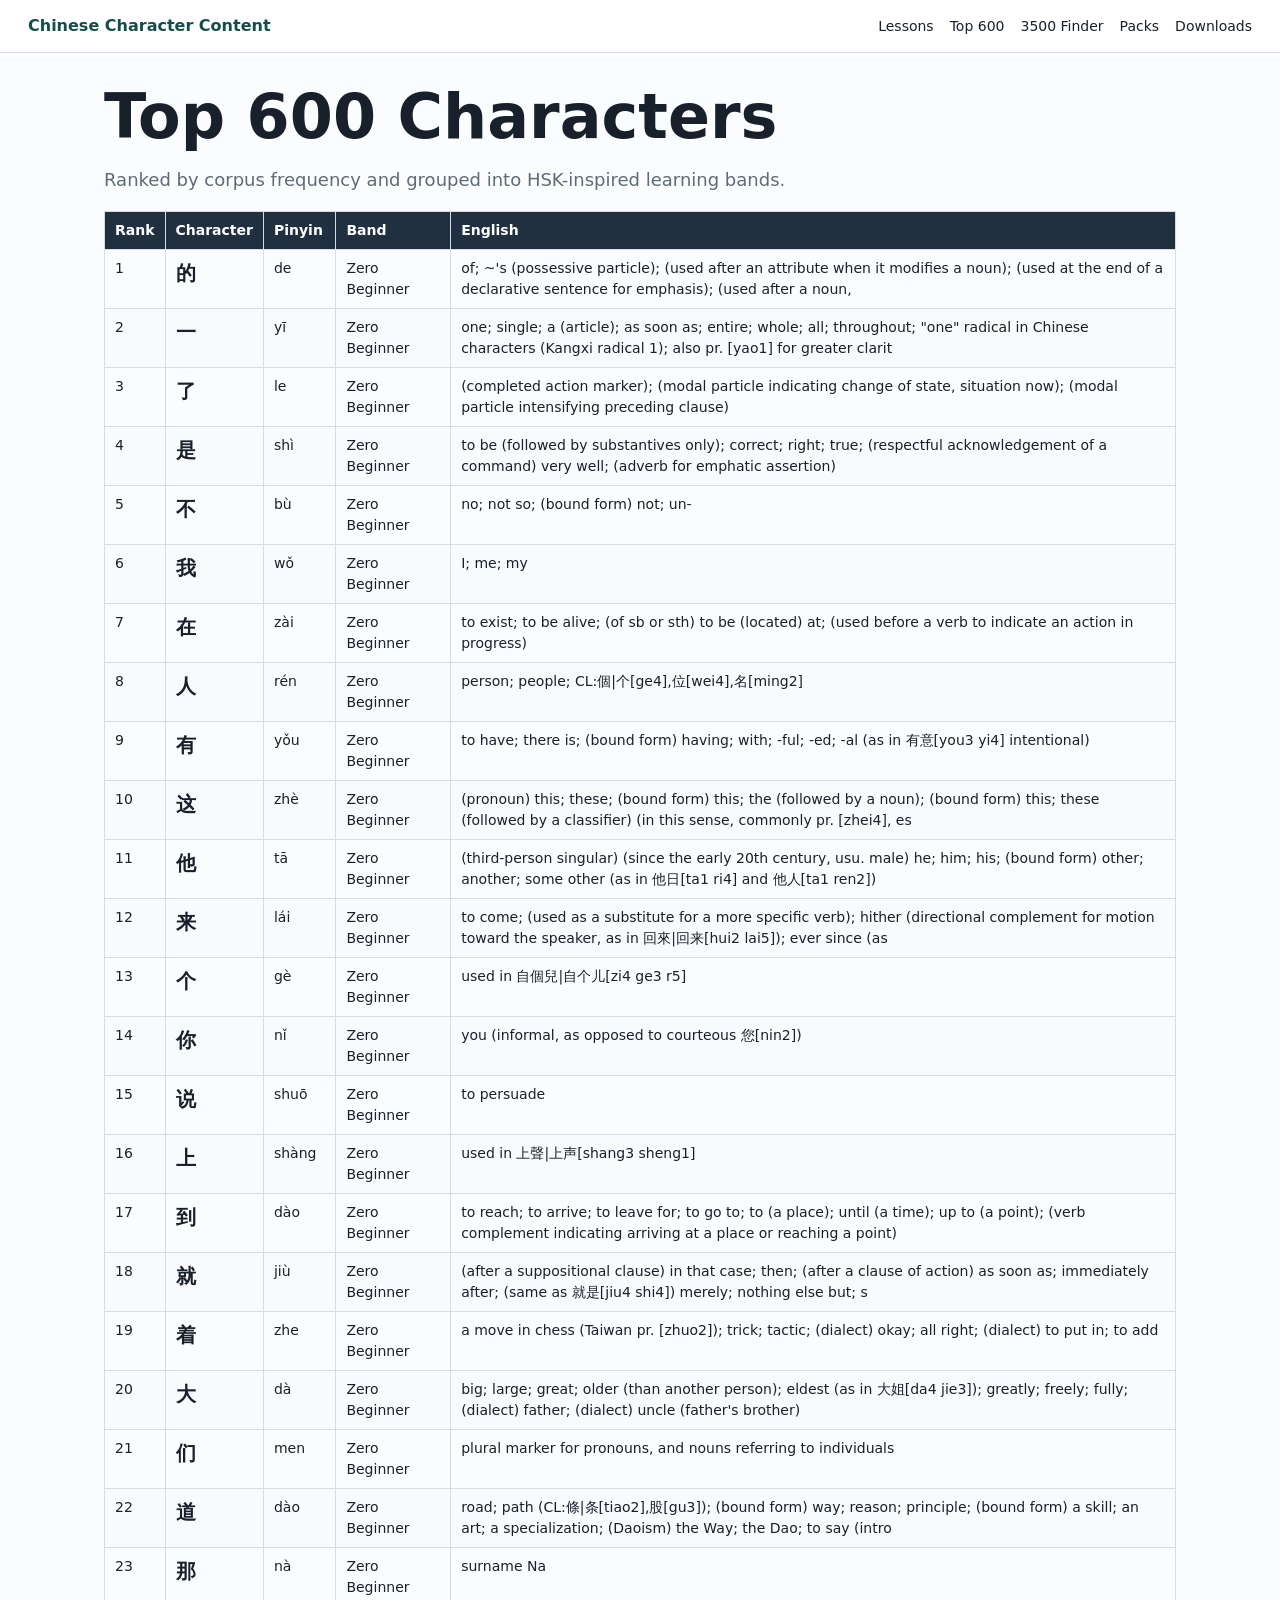
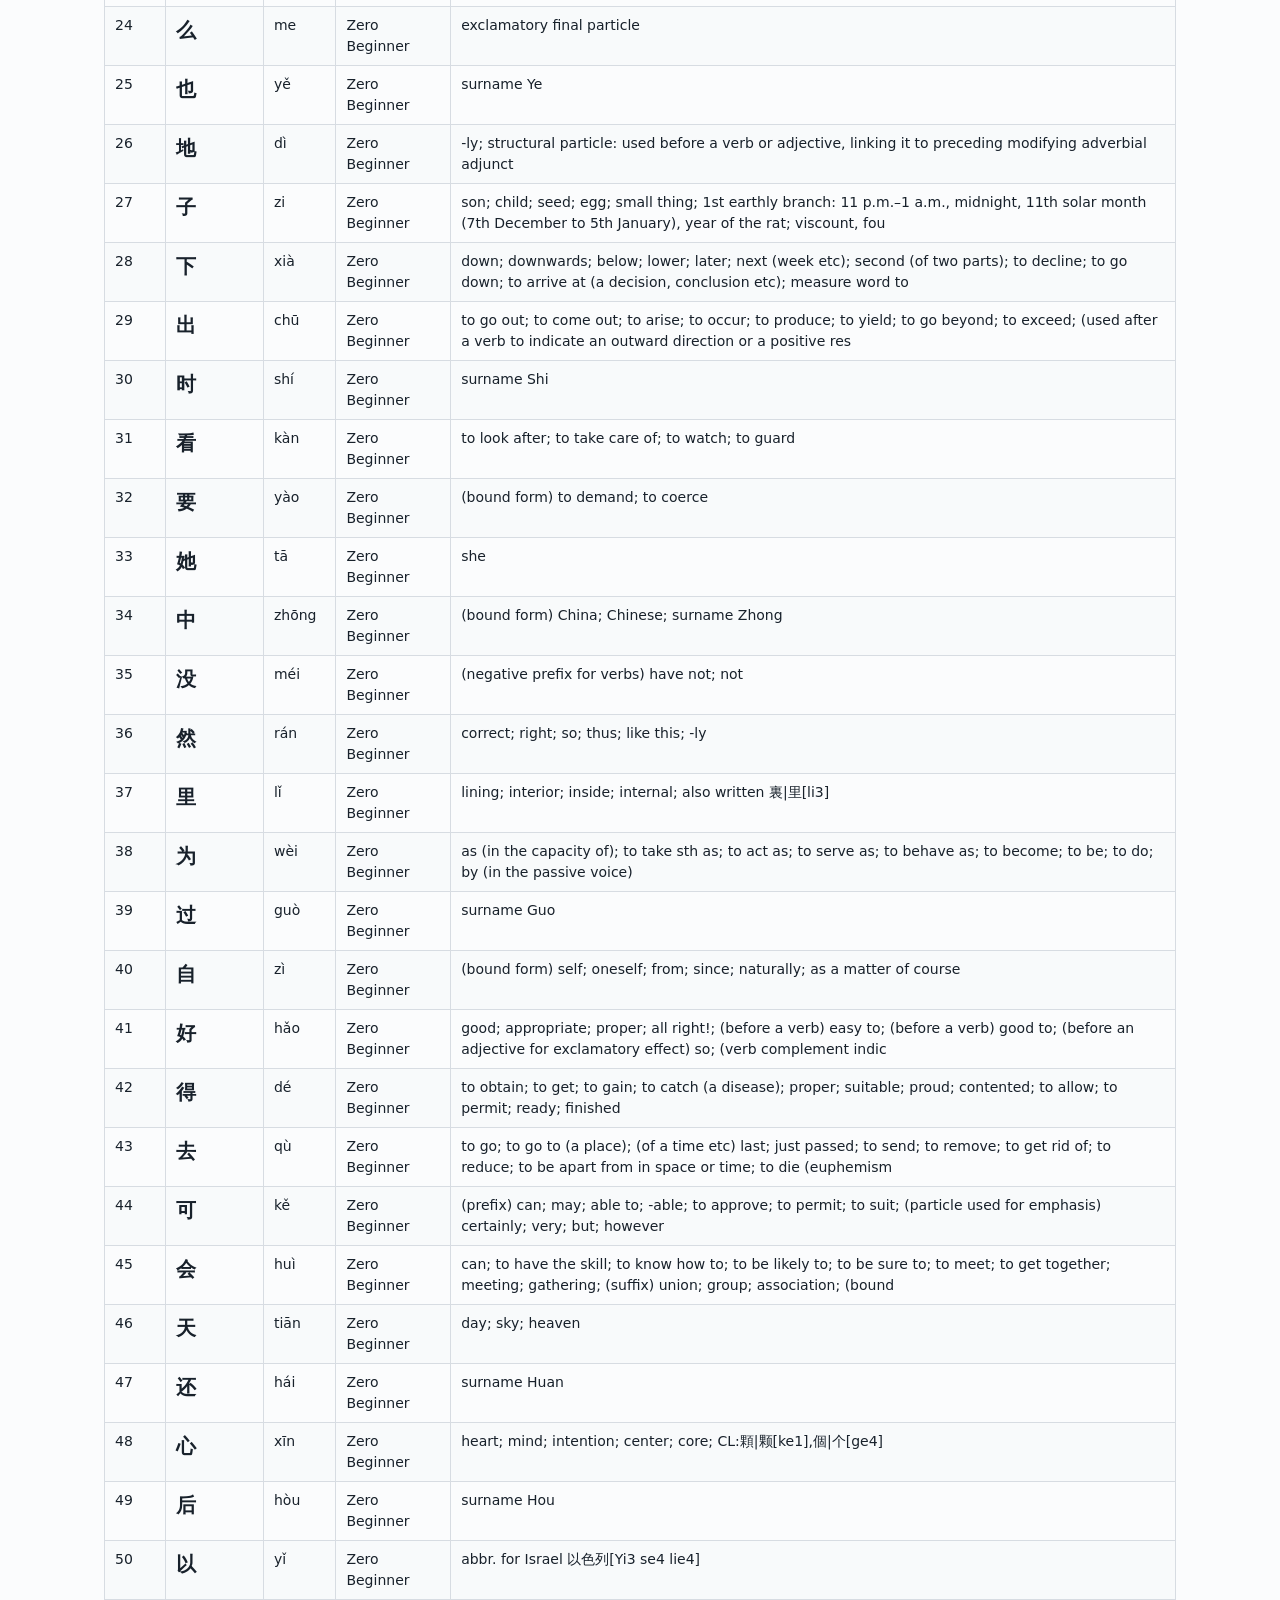
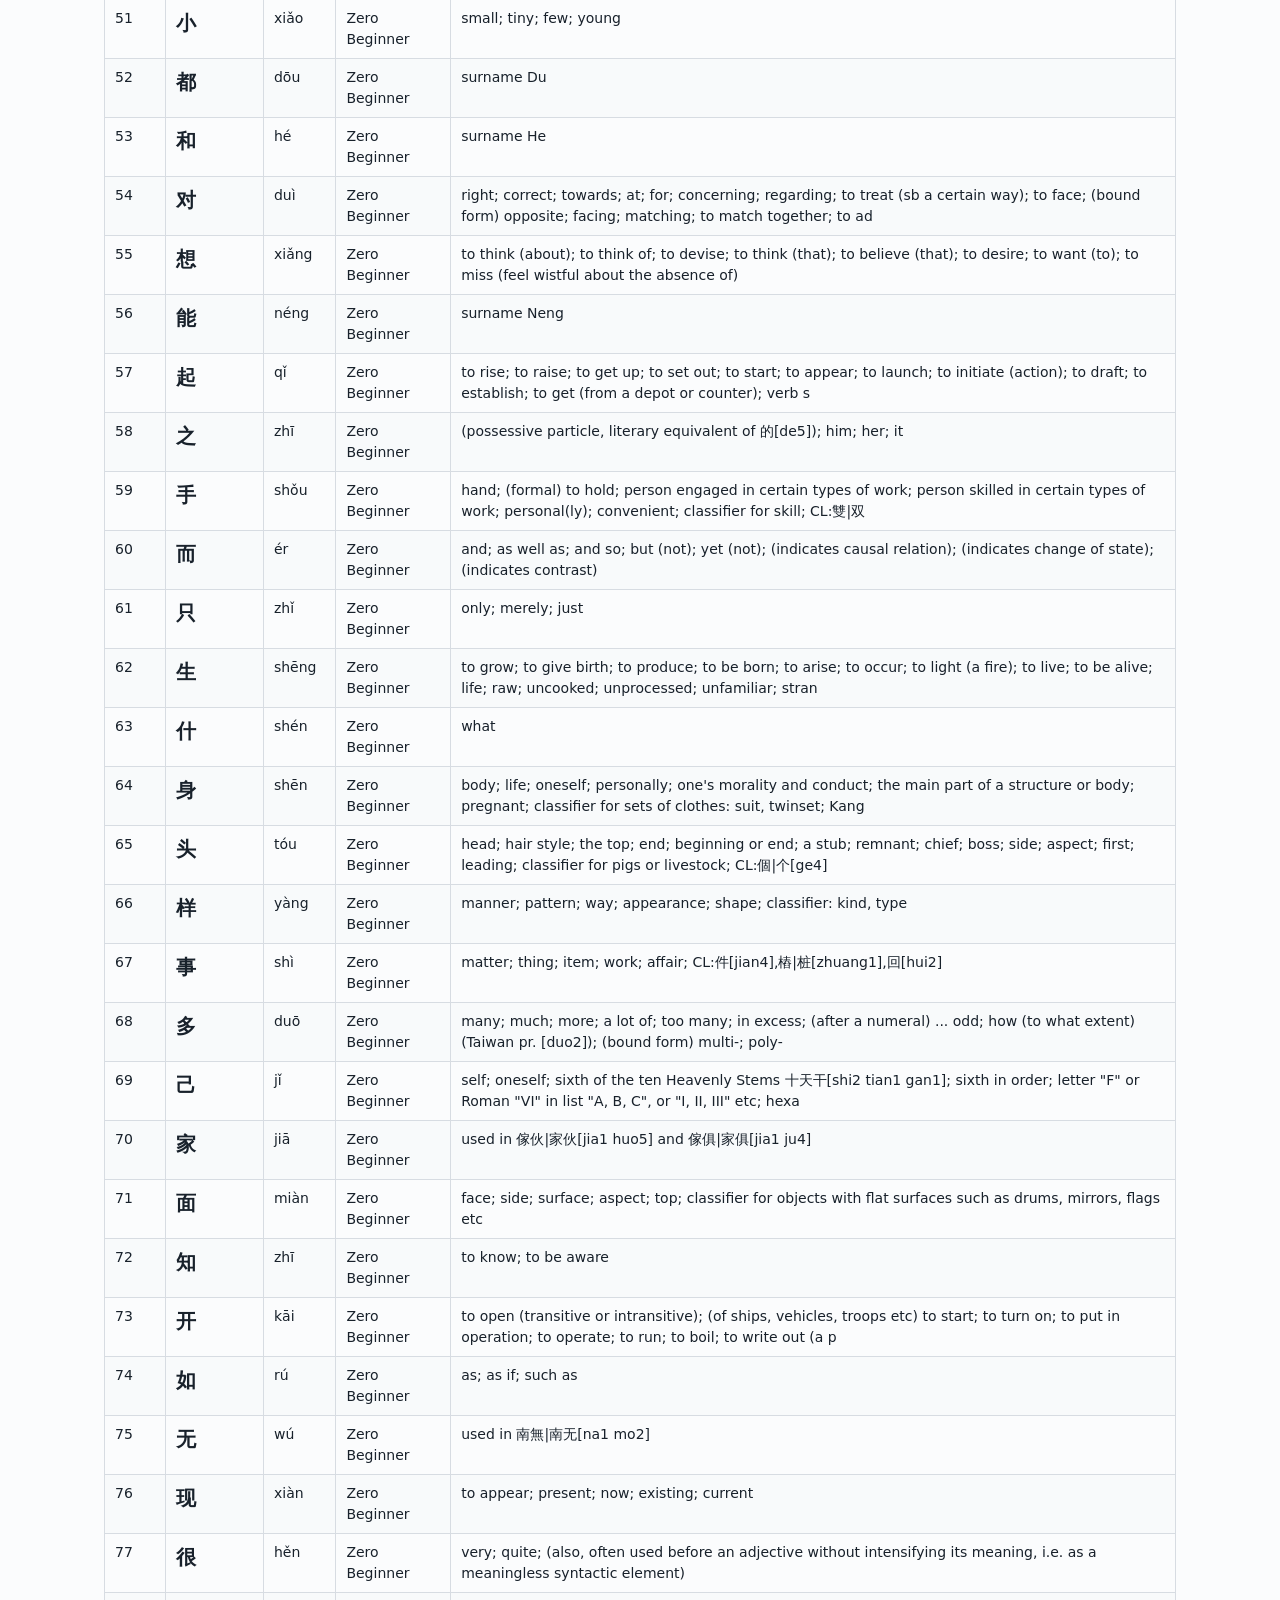
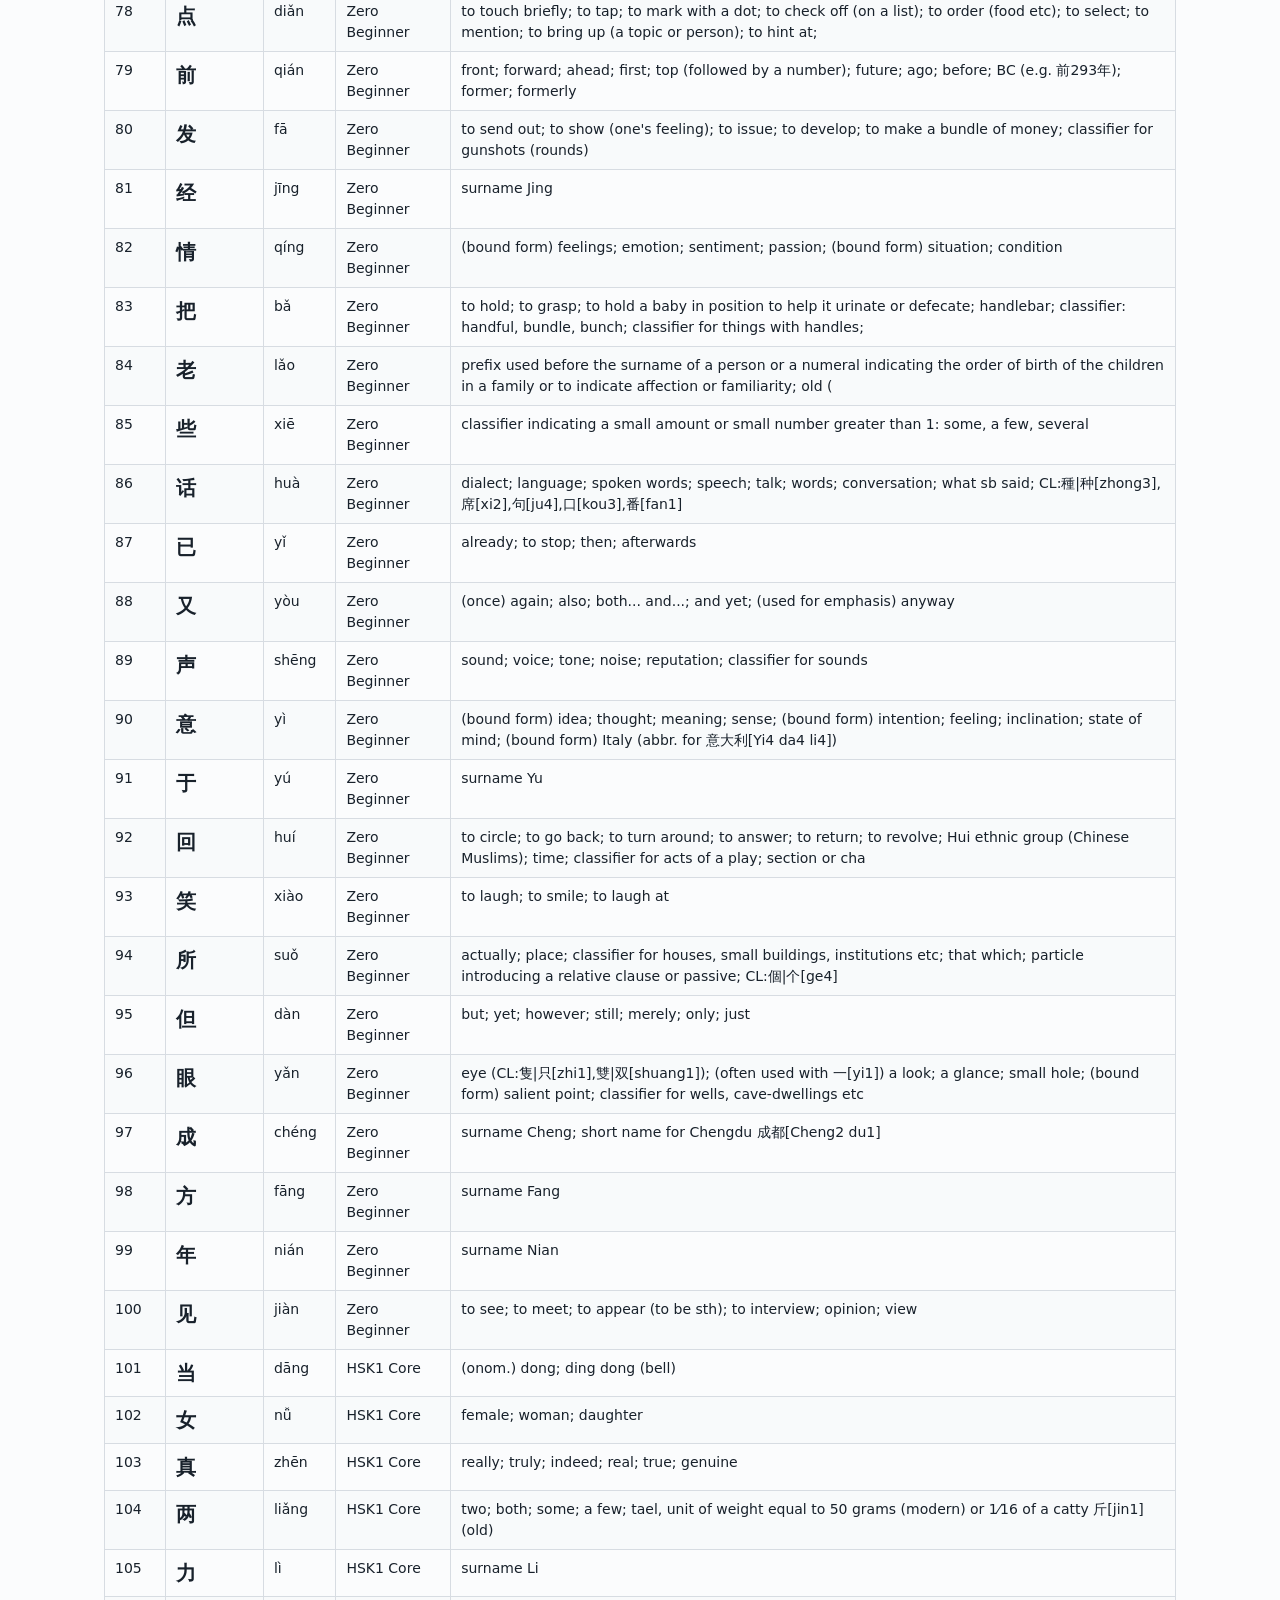
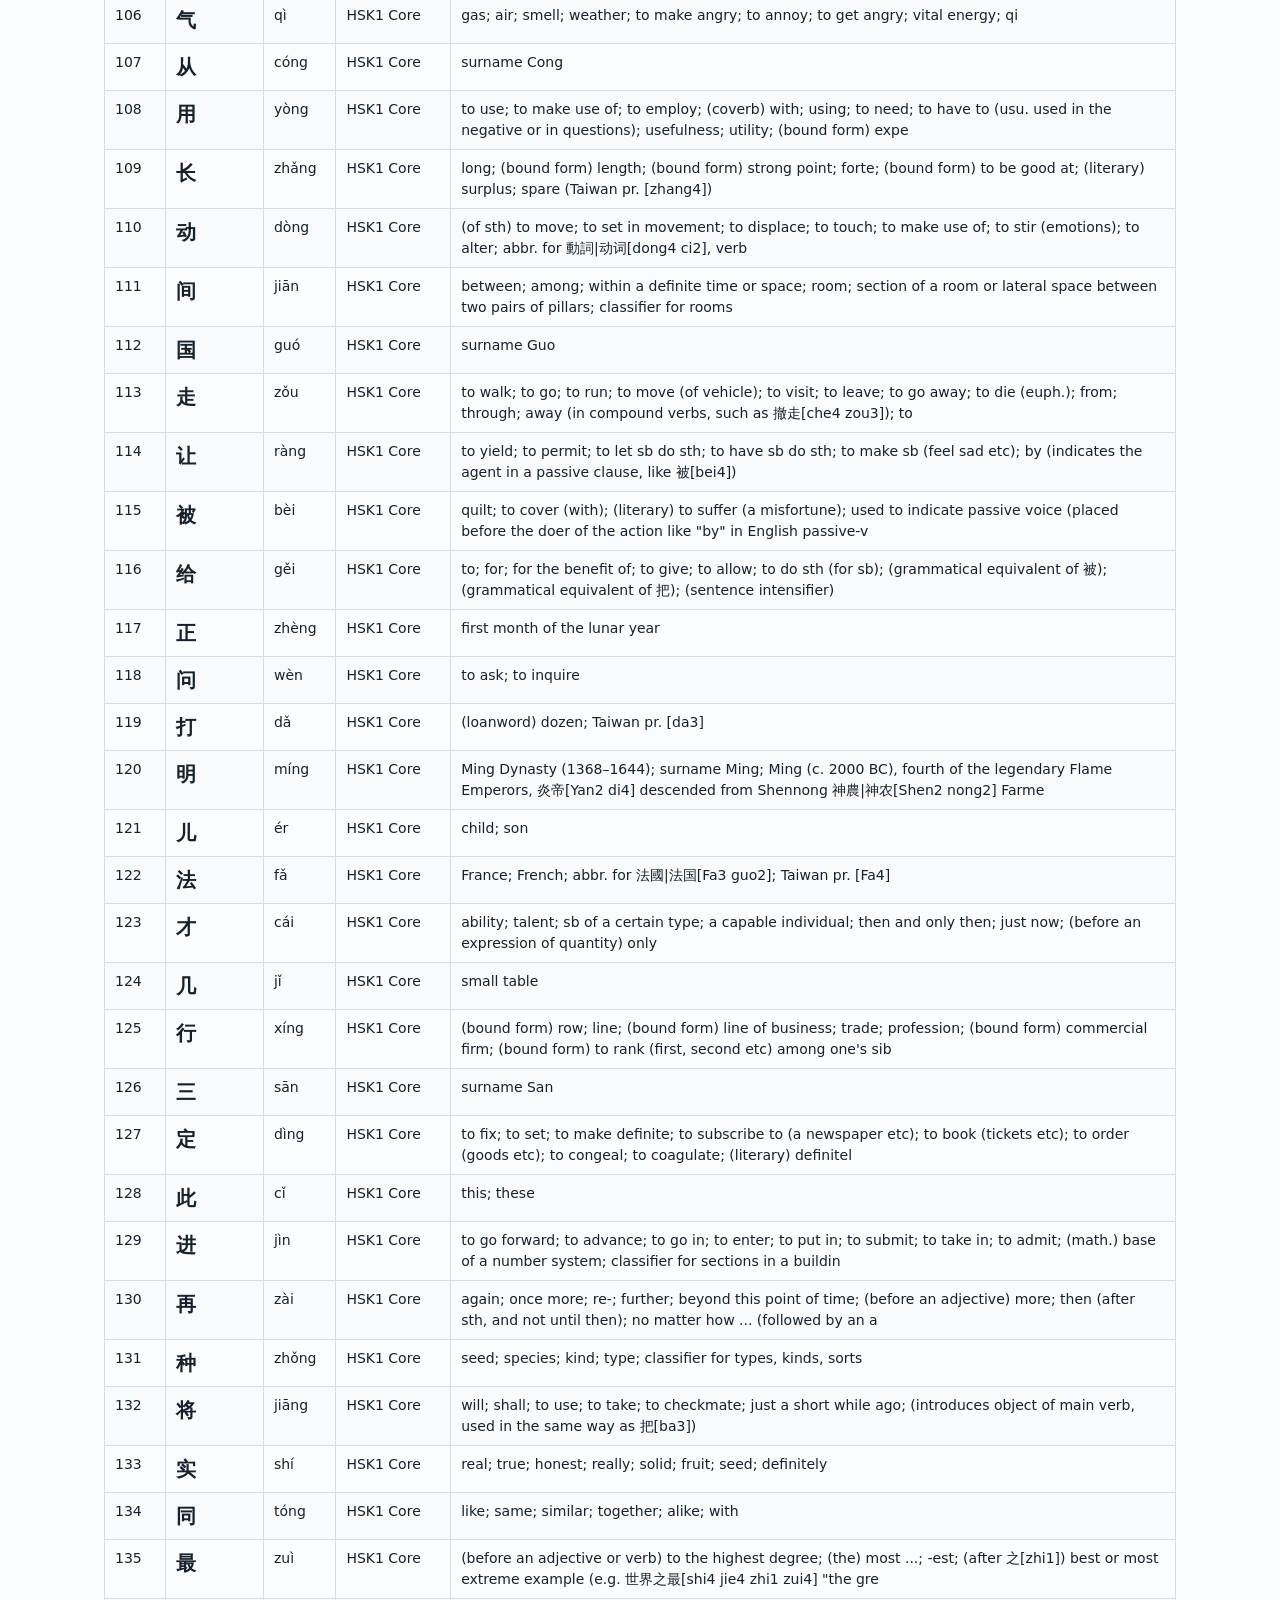
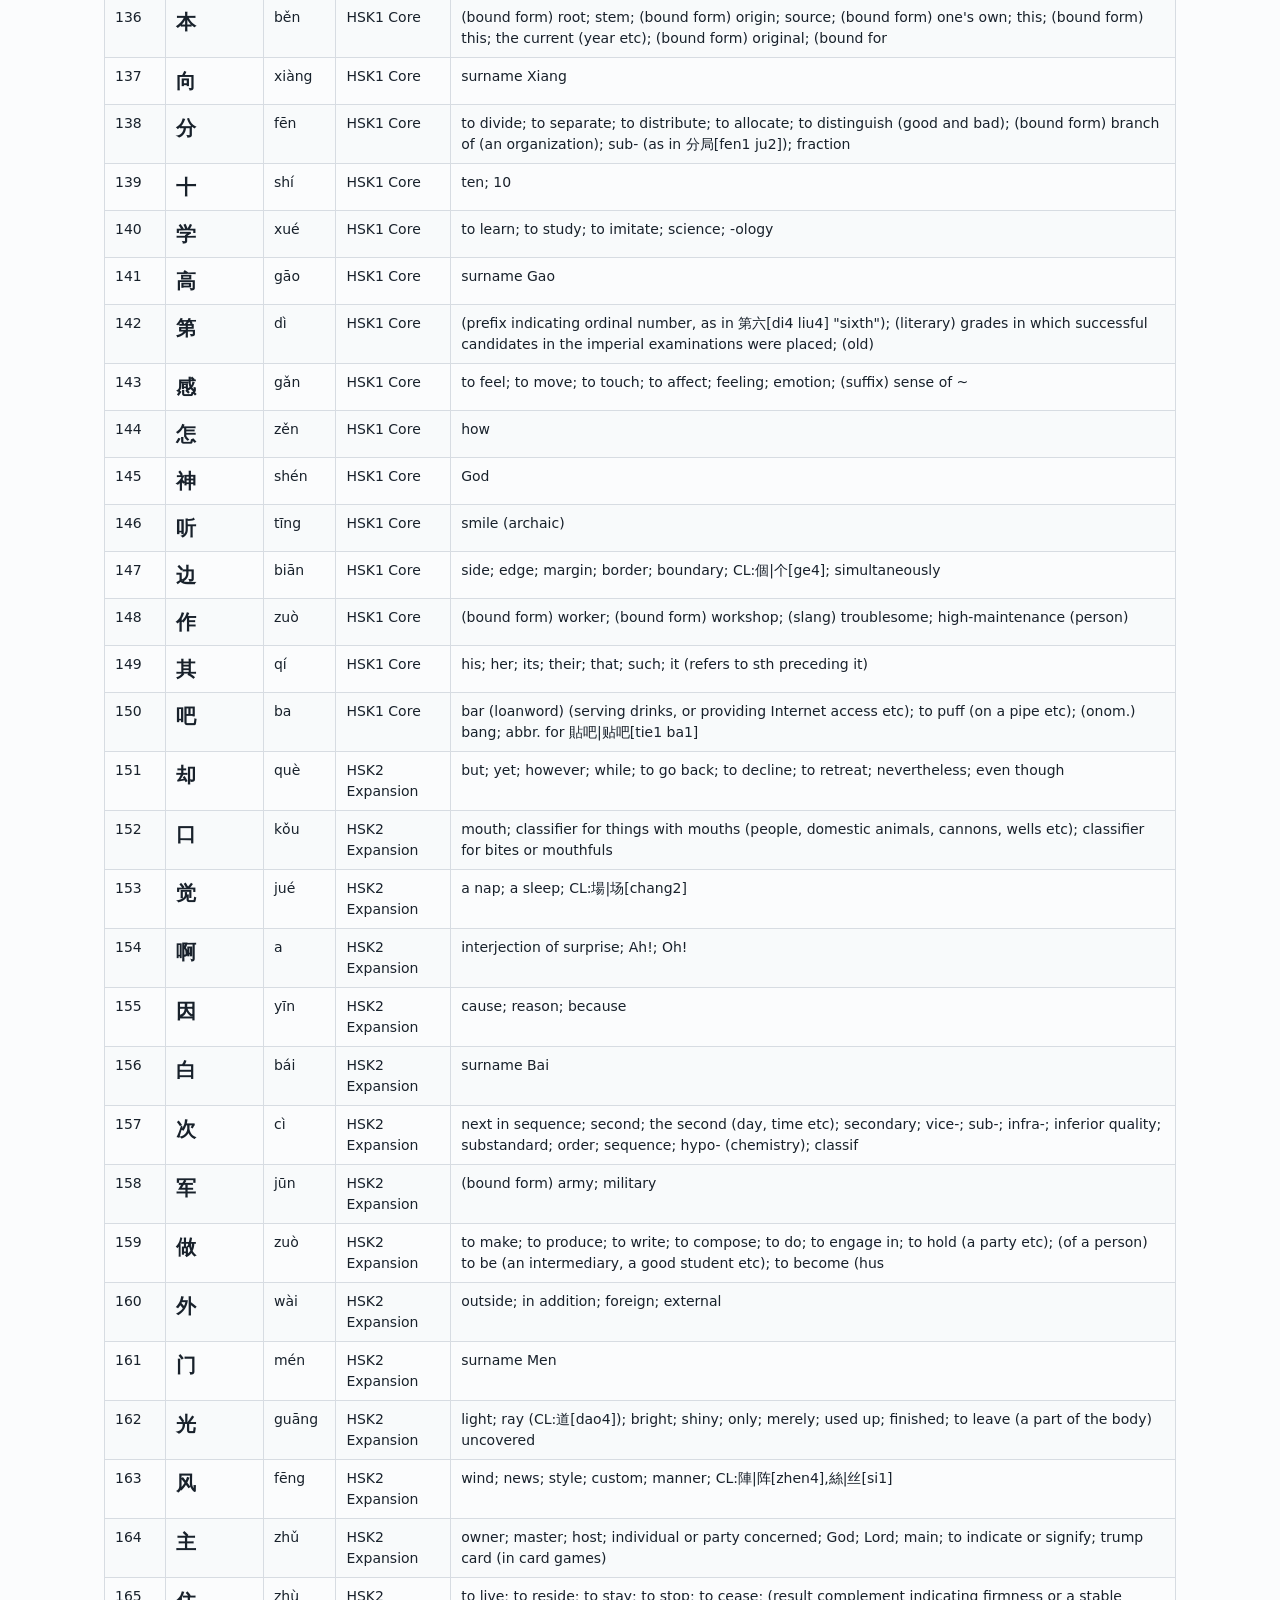
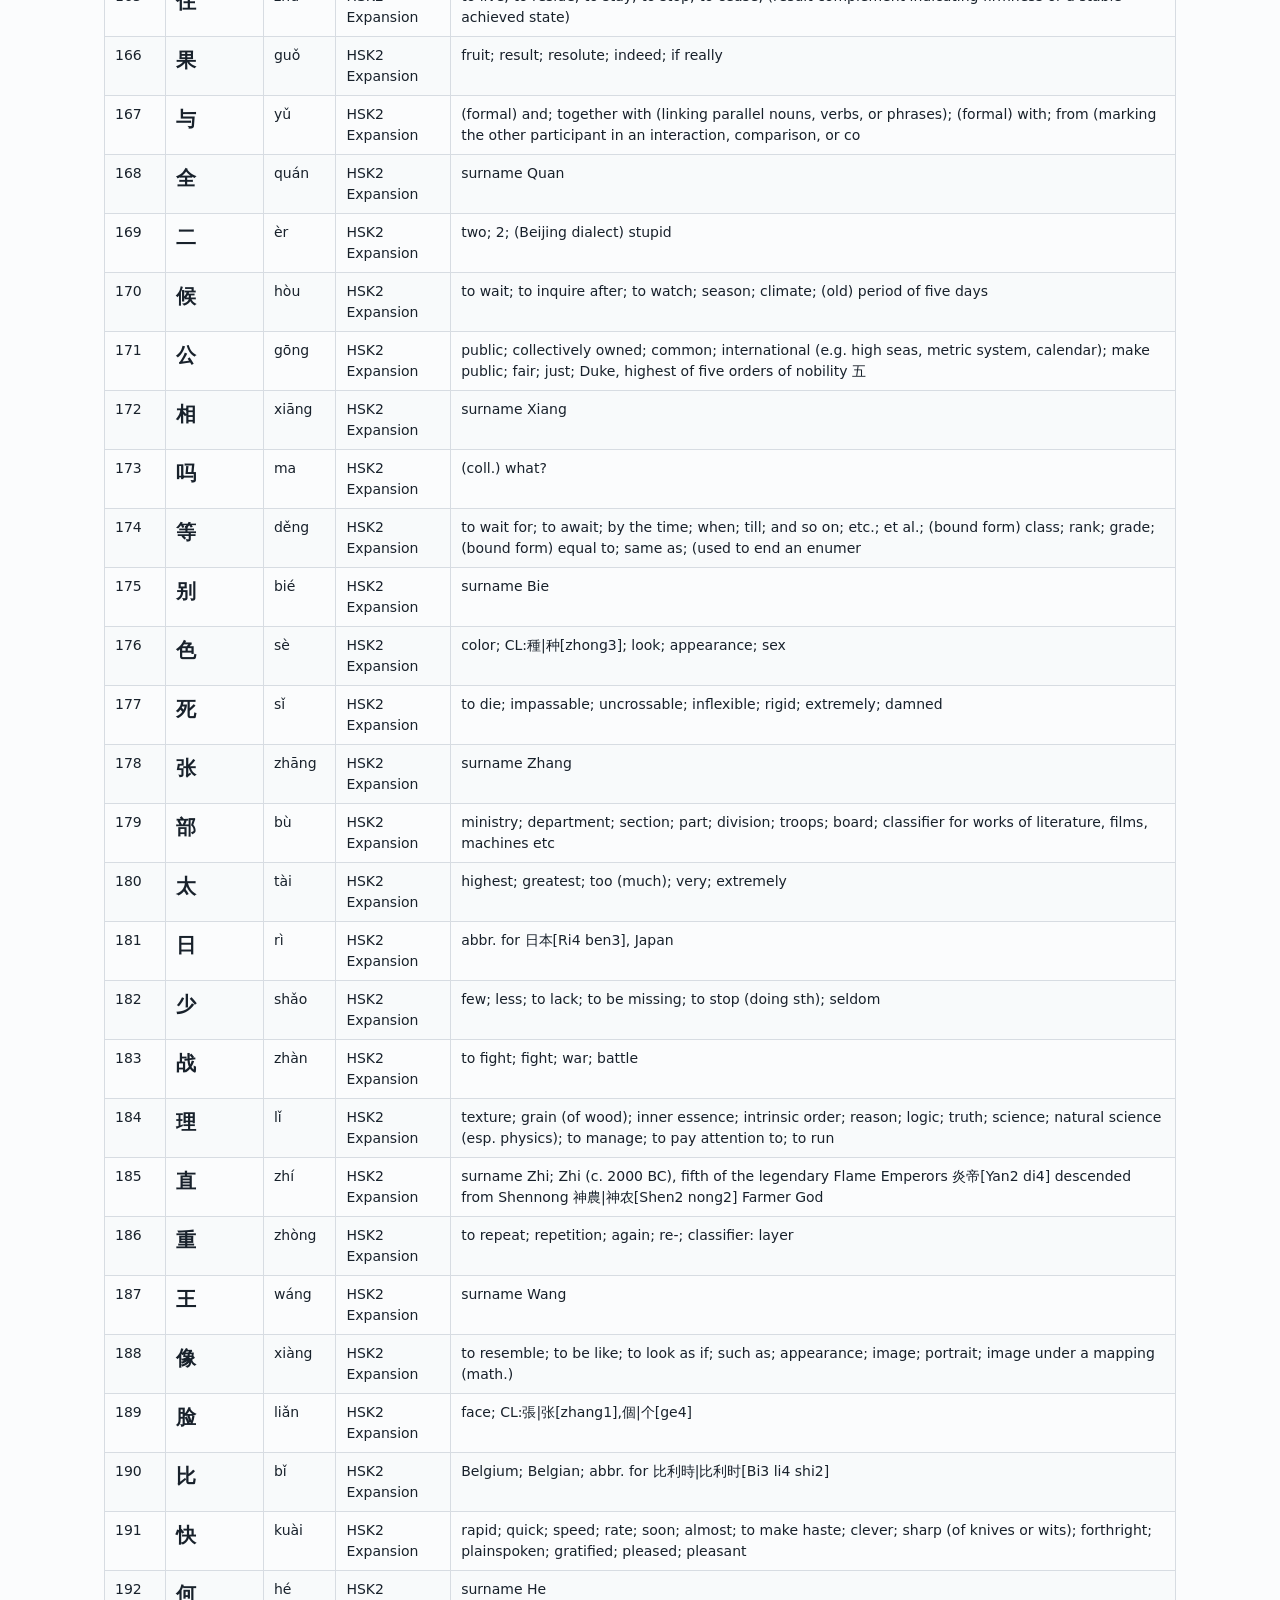
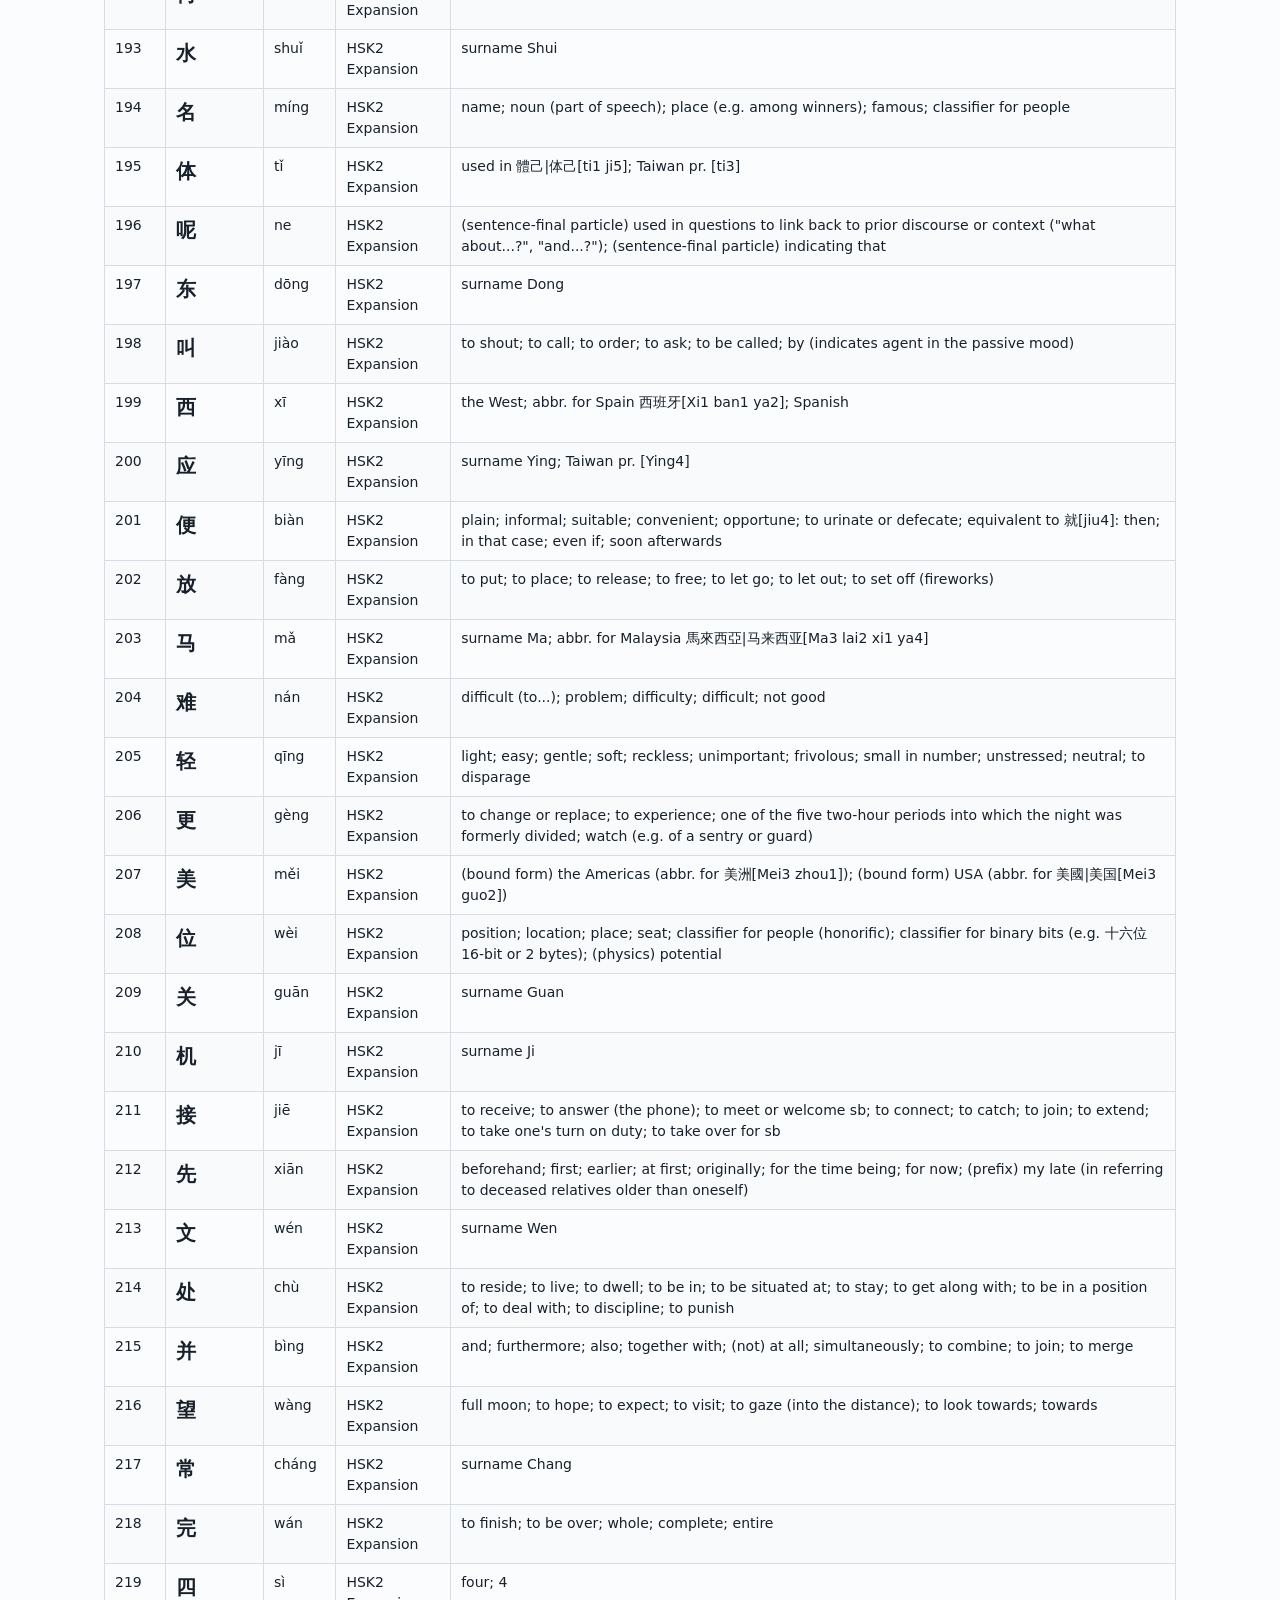
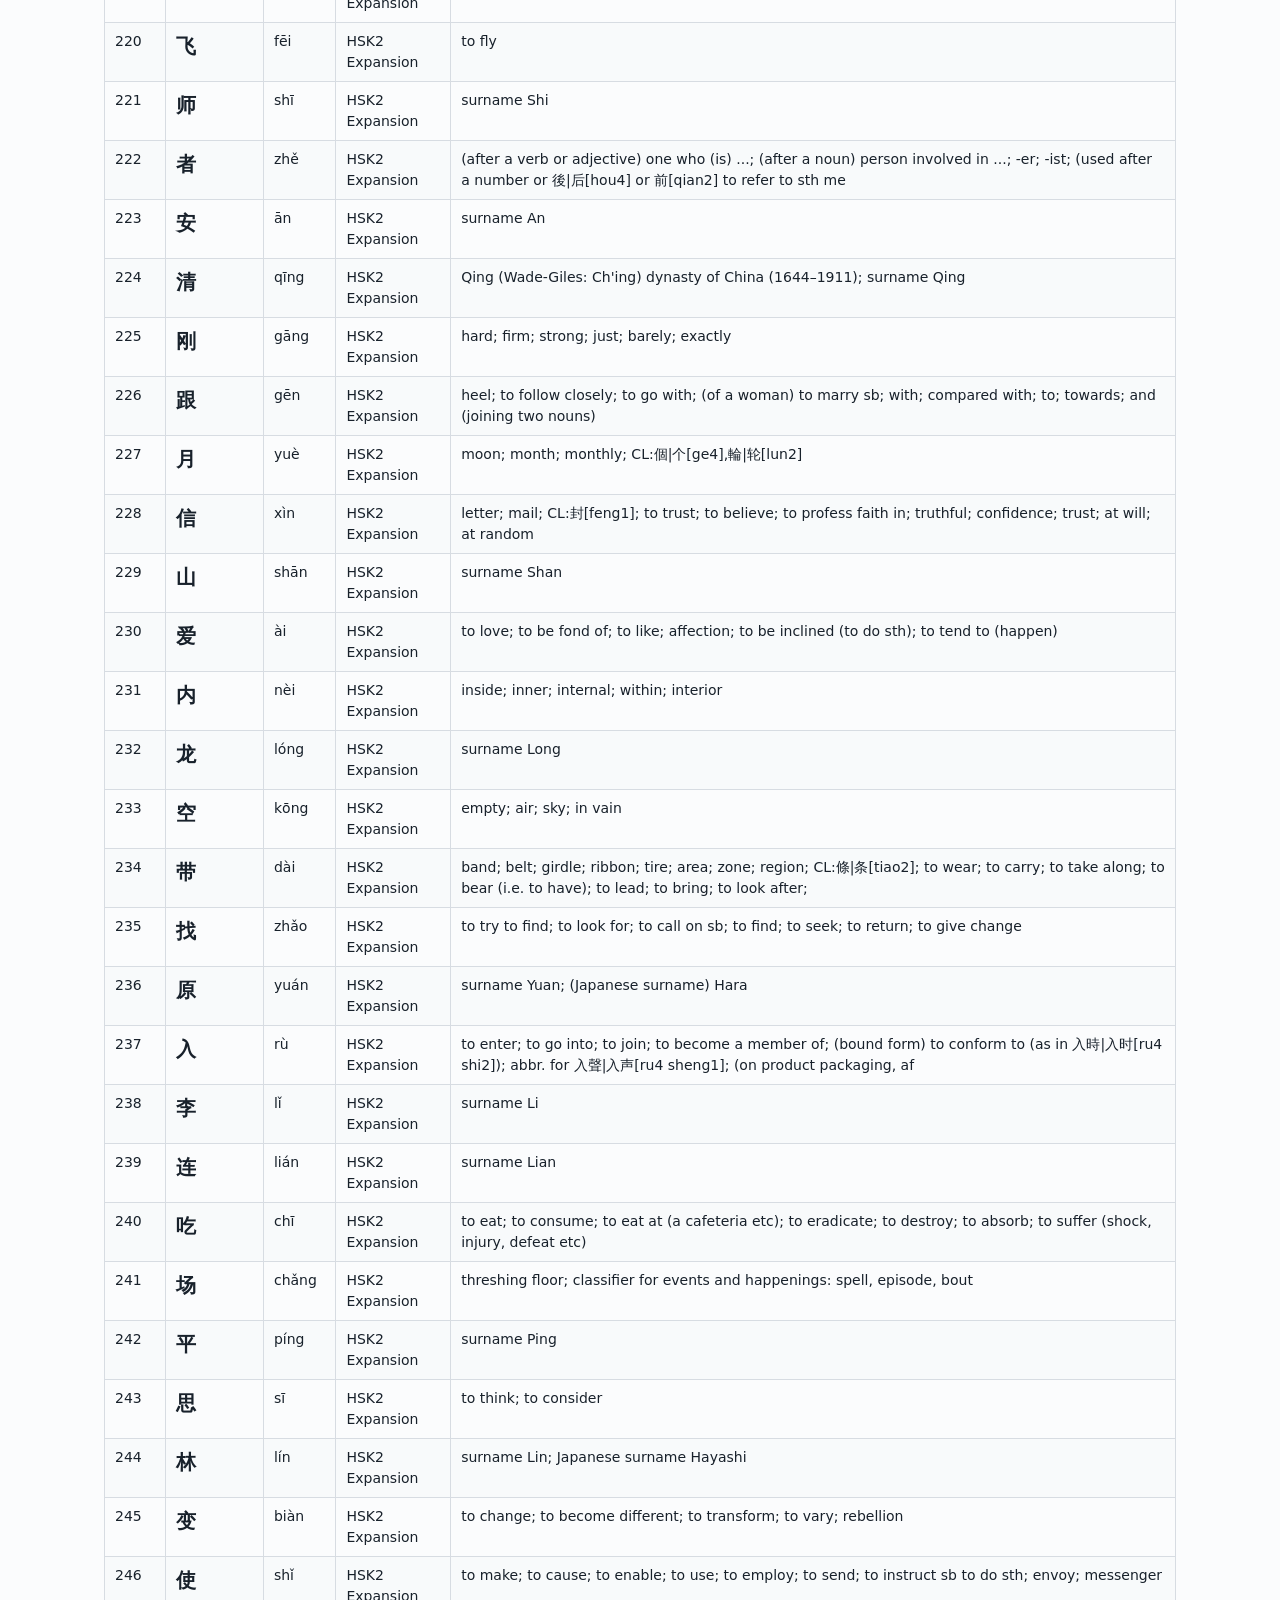
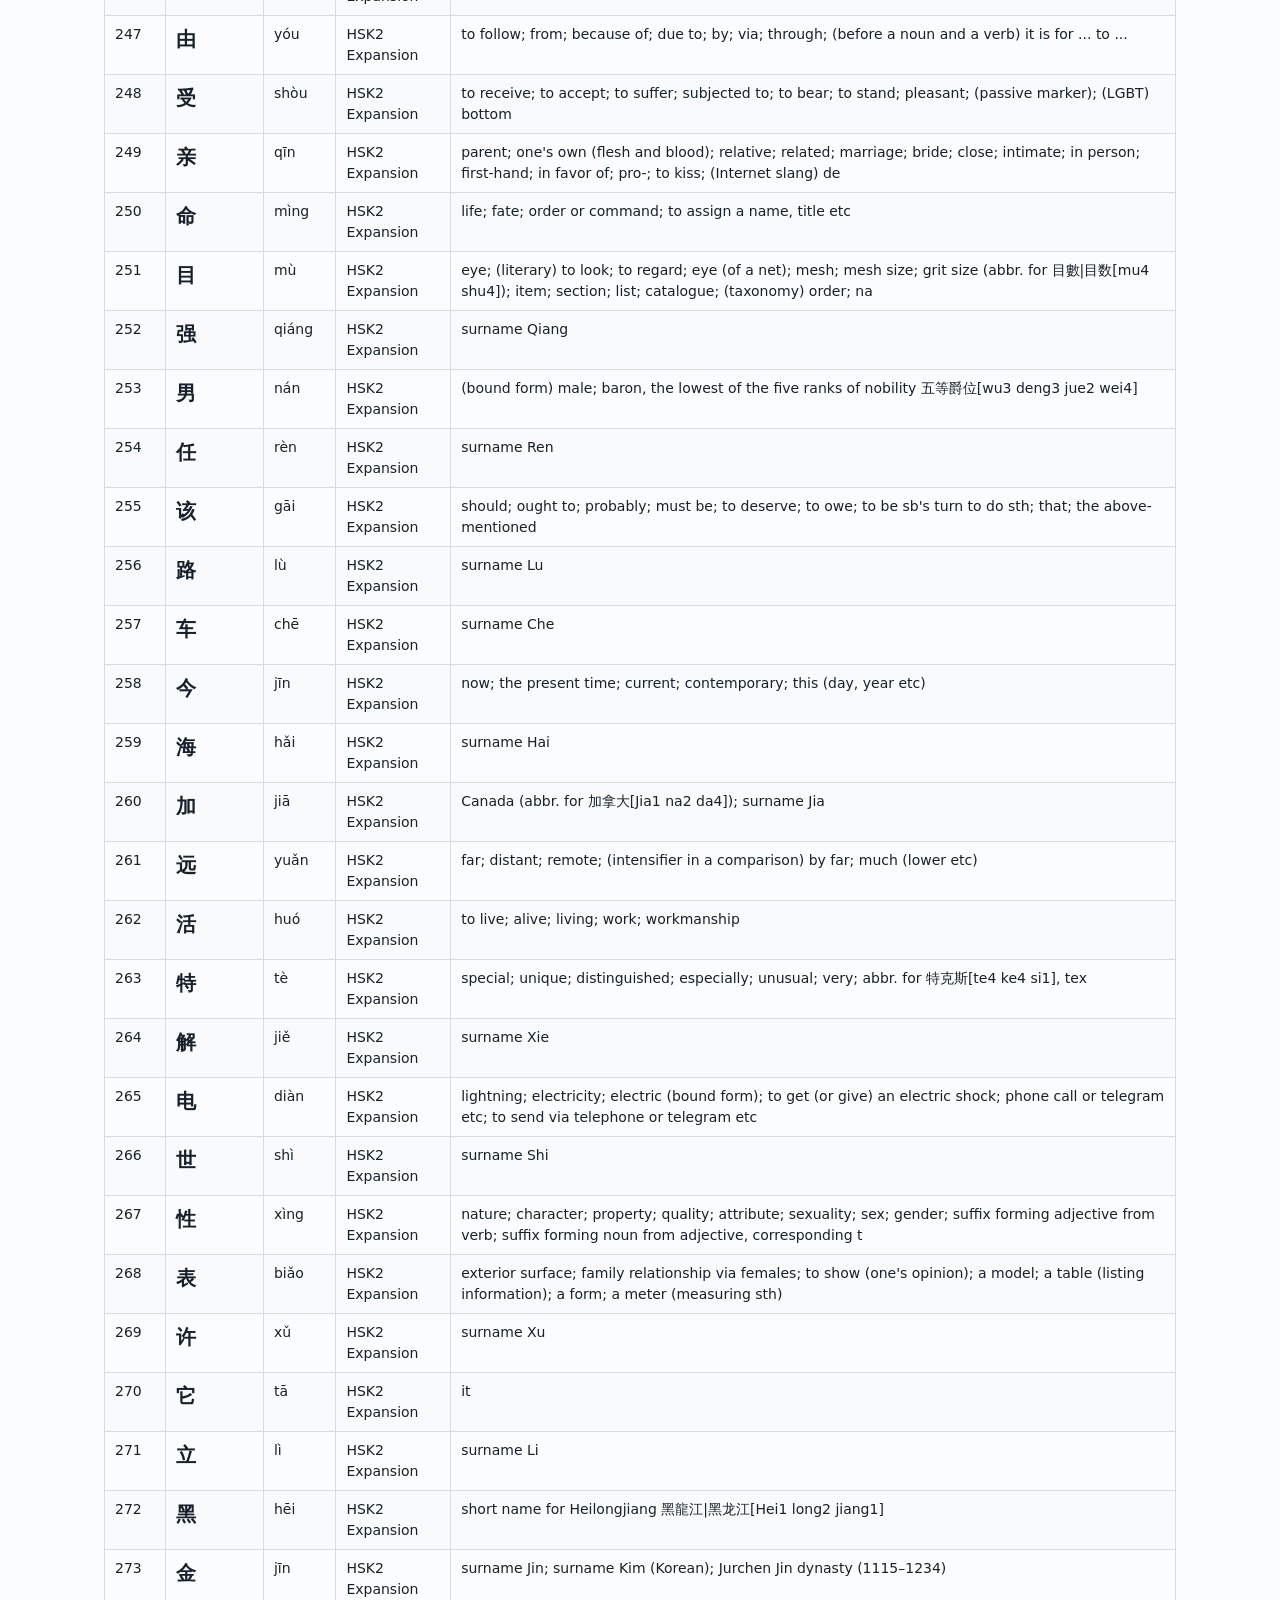
==== commit 448d6762: "Add 3500 quick reference and product packs" ====
--- a/docs/characters.html
+++ b/docs/characters.html
@@ -12,6 +12,8 @@
     <nav>
       <a href="index.html#lessons">Lessons</a>
       <a href="characters.html">Top 600</a>
+      <a href="common-3500.html">3500 Finder</a>
+      <a href="packs.html">Packs</a>
       <a href="downloads.html">Downloads</a>
     </nav>
   </header>
--- a/docs/assets/styles.css
+++ b/docs/assets/styles.css
@@ -74,6 +74,27 @@
 .han { font-size: 20px; font-weight: 720; }
 .task { border-left: 4px solid var(--accent); padding-left: 12px; }
 .downloads a { display: block; margin: 8px 0; color: var(--accent-dark); font-weight: 700; }
+.anchors { display: flex; flex-wrap: wrap; gap: 8px; margin: 18px 0; }
+.anchors a {
+  min-width: 32px;
+  text-align: center;
+  text-decoration: none;
+  color: var(--accent-dark);
+  border: 1px solid var(--line);
+  border-radius: 6px;
+  padding: 4px 7px;
+  background: white;
+}
+.badge {
+  display: inline-block;
+  border: 1px solid var(--line);
+  border-radius: 999px;
+  padding: 3px 8px;
+  color: var(--accent-dark);
+  background: var(--band);
+  font-size: 12px;
+}
+.pack-meta { display: flex; gap: 8px; flex-wrap: wrap; margin: 10px 0; }
 @media (max-width: 760px) {
   .topbar { align-items: flex-start; flex-direction: column; }
   .hero { grid-template-columns: 1fr; }
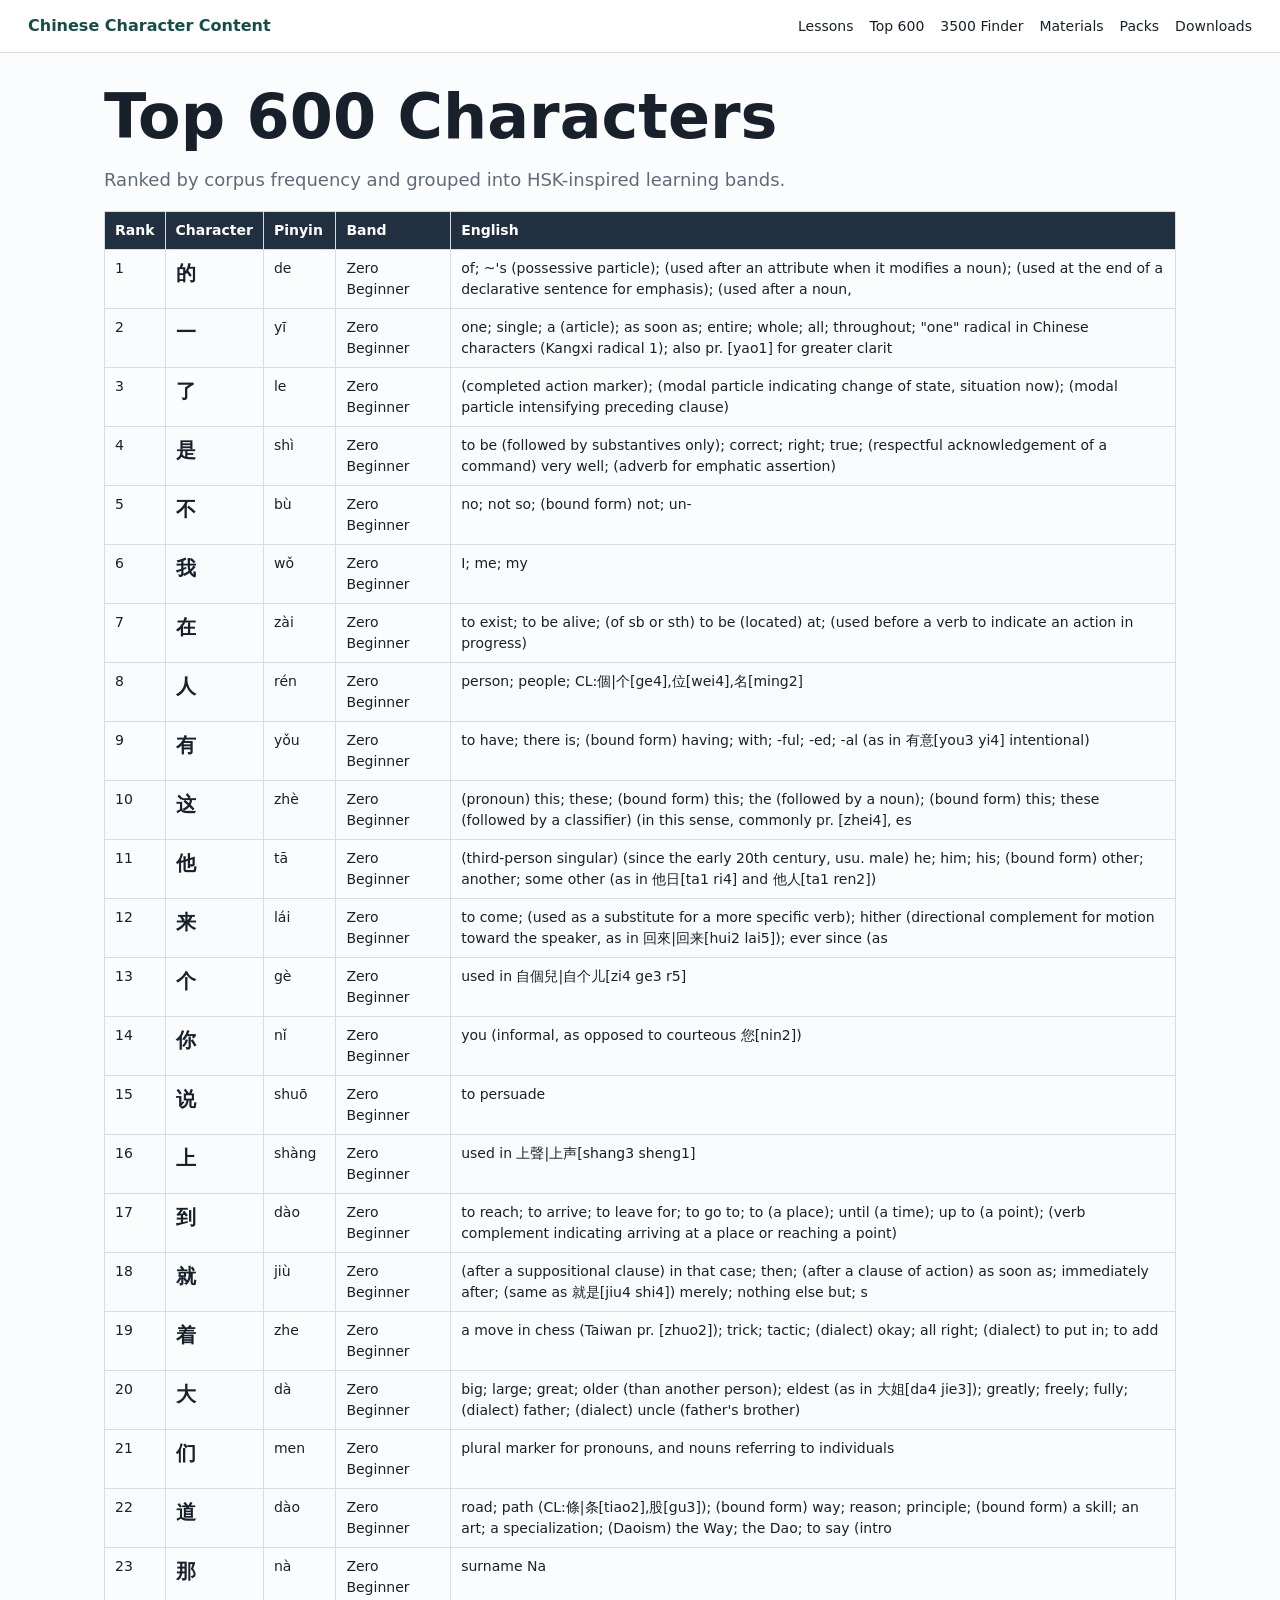
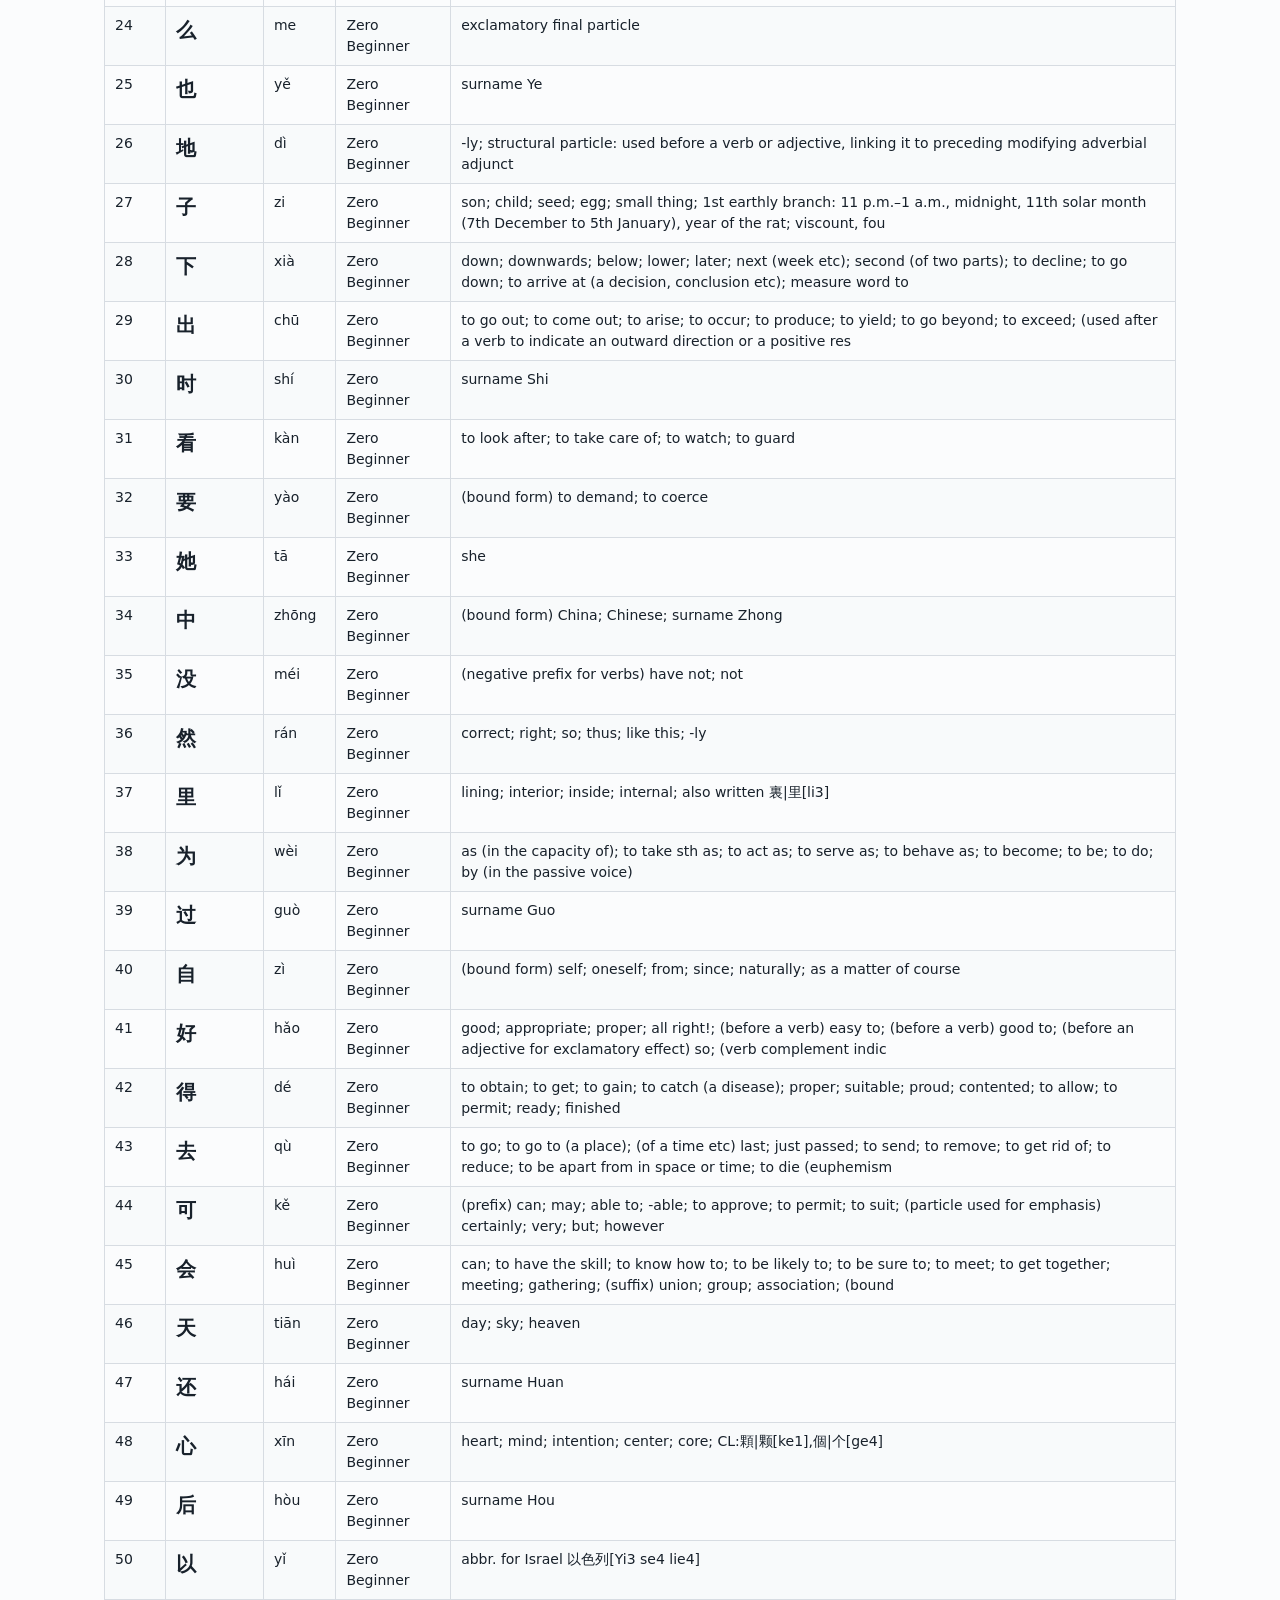
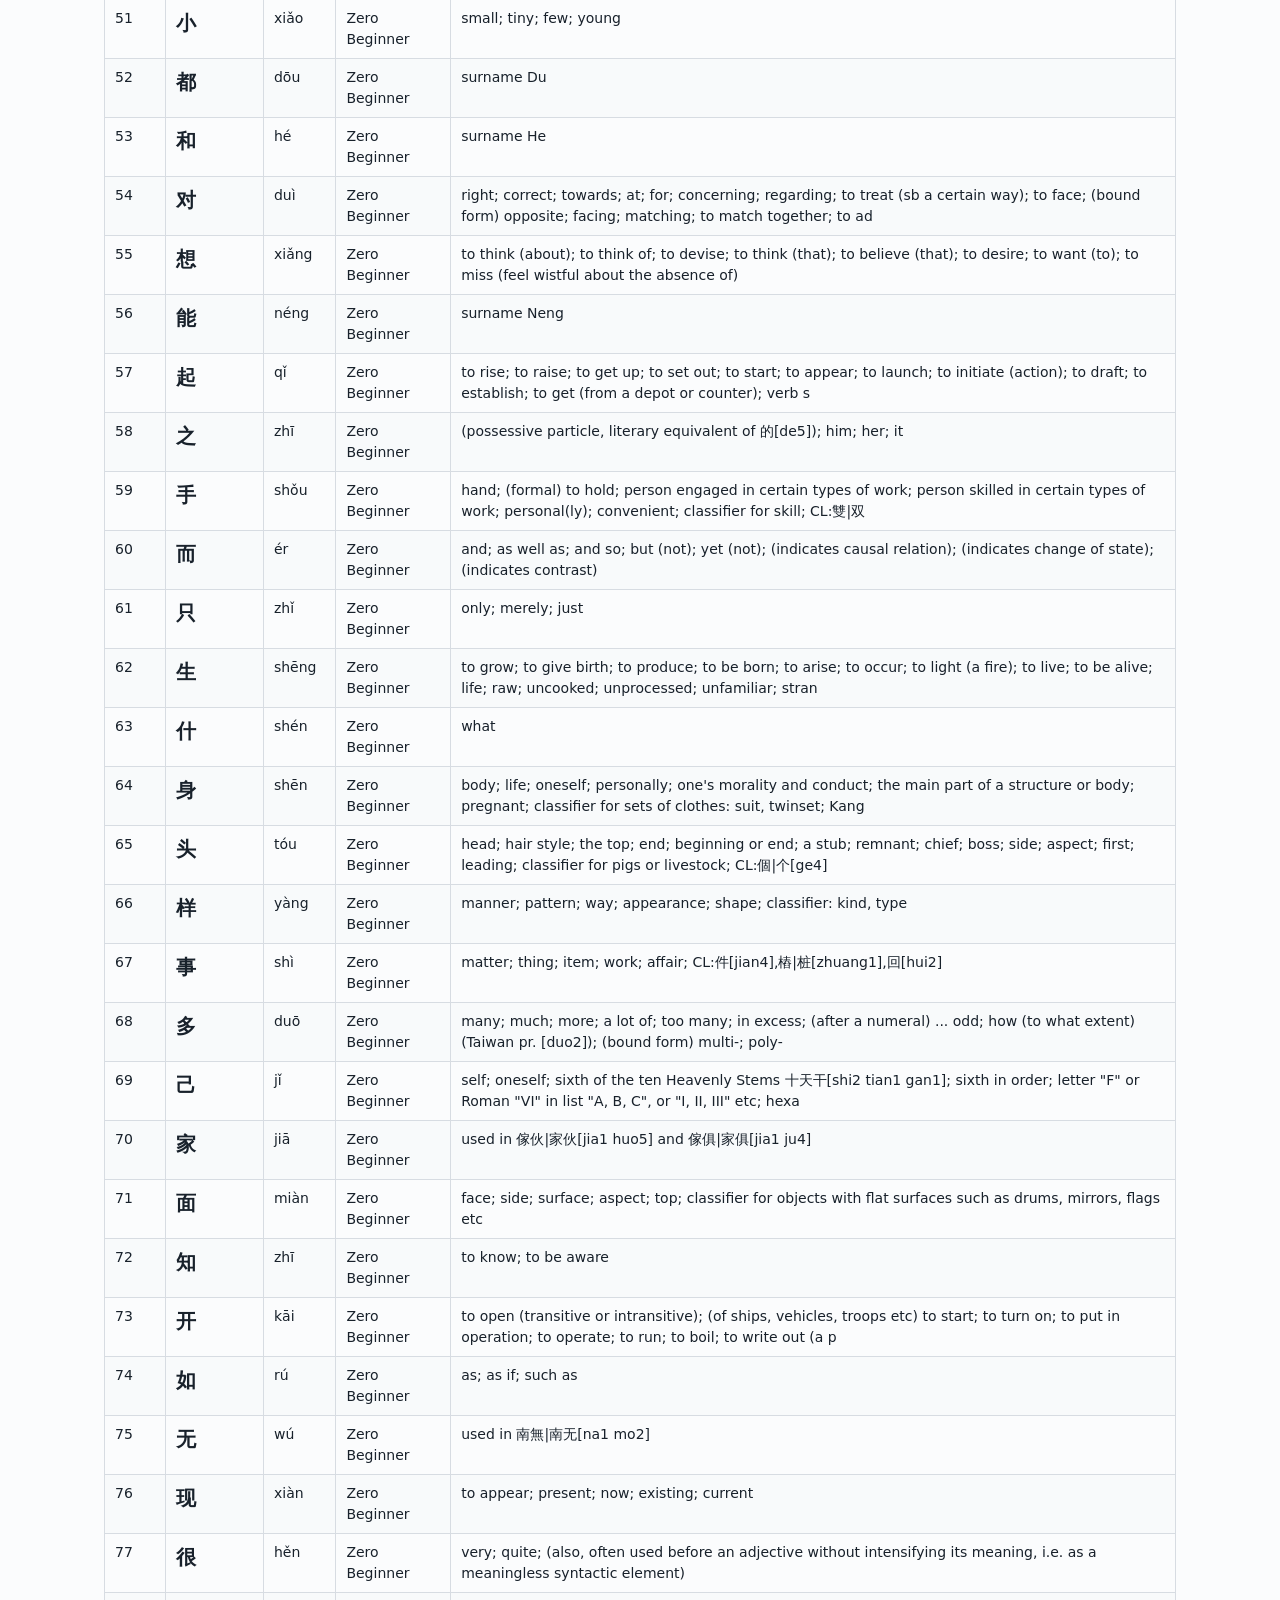
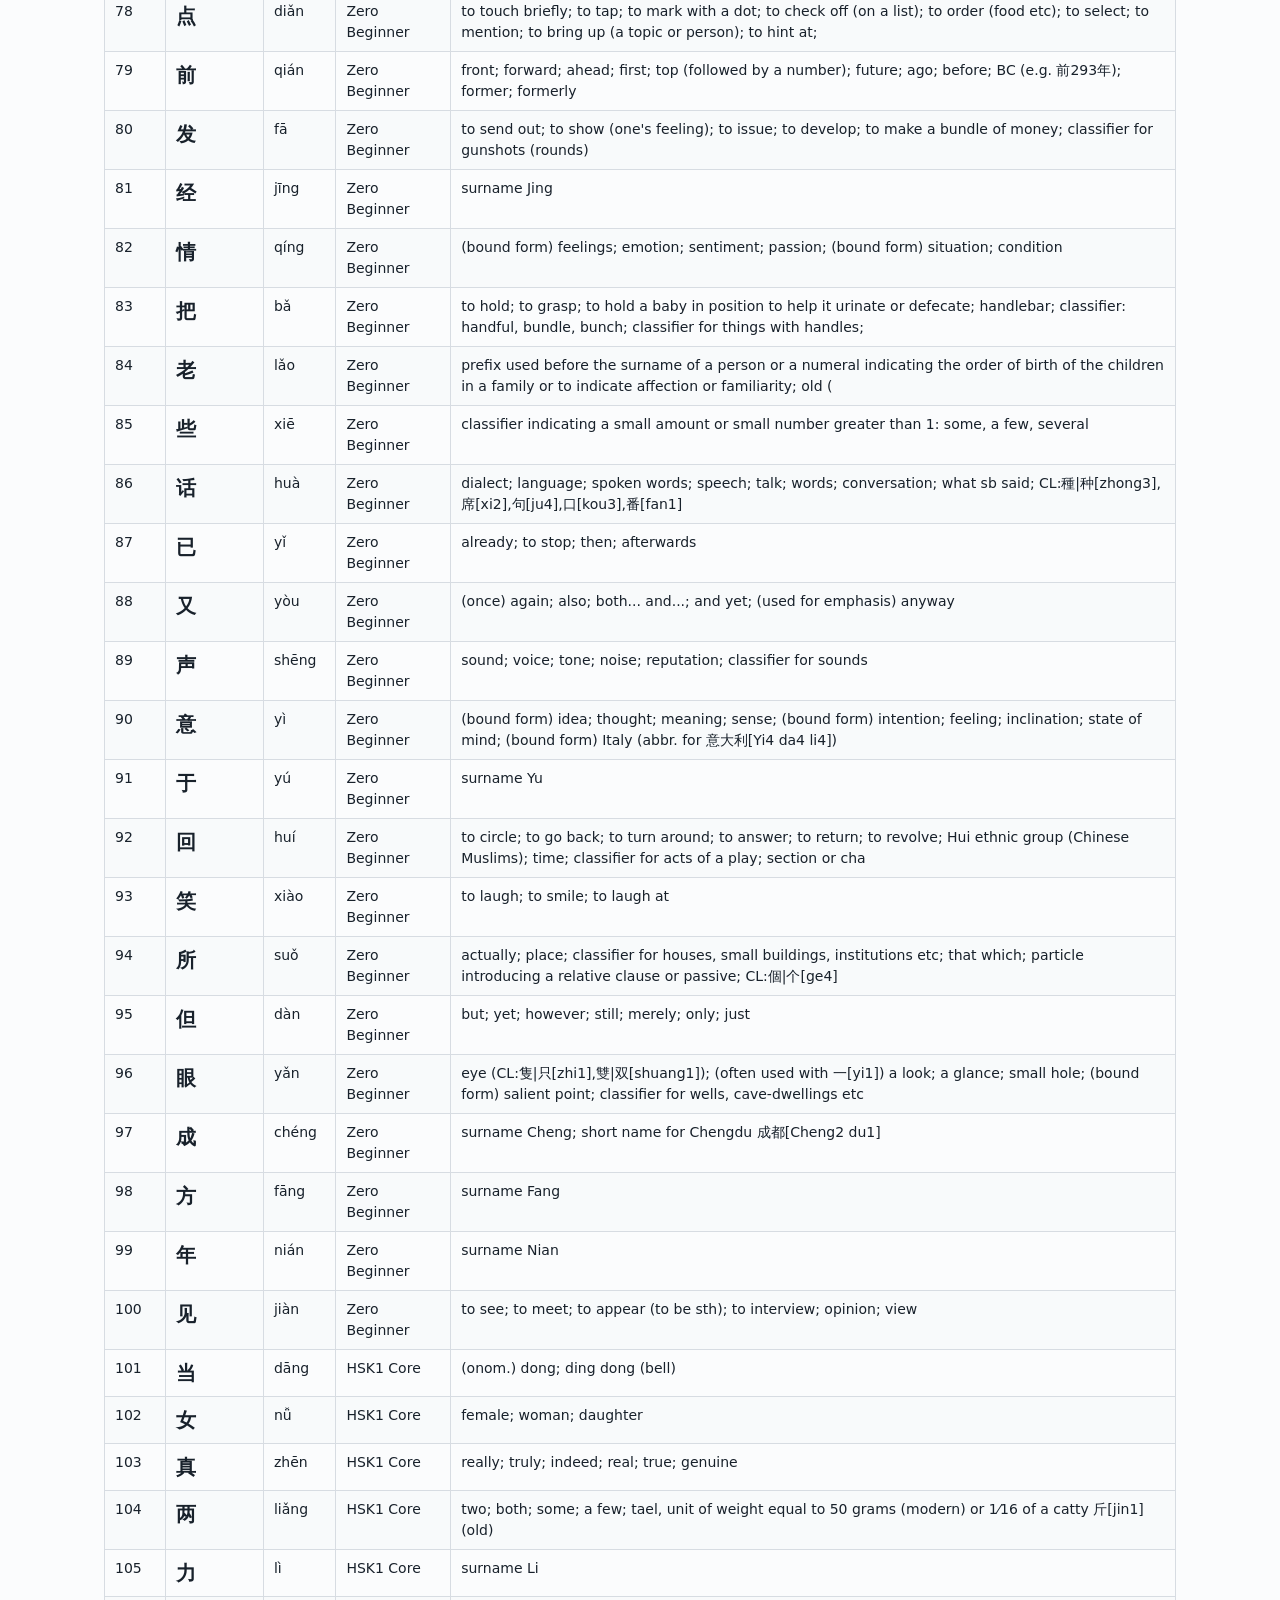
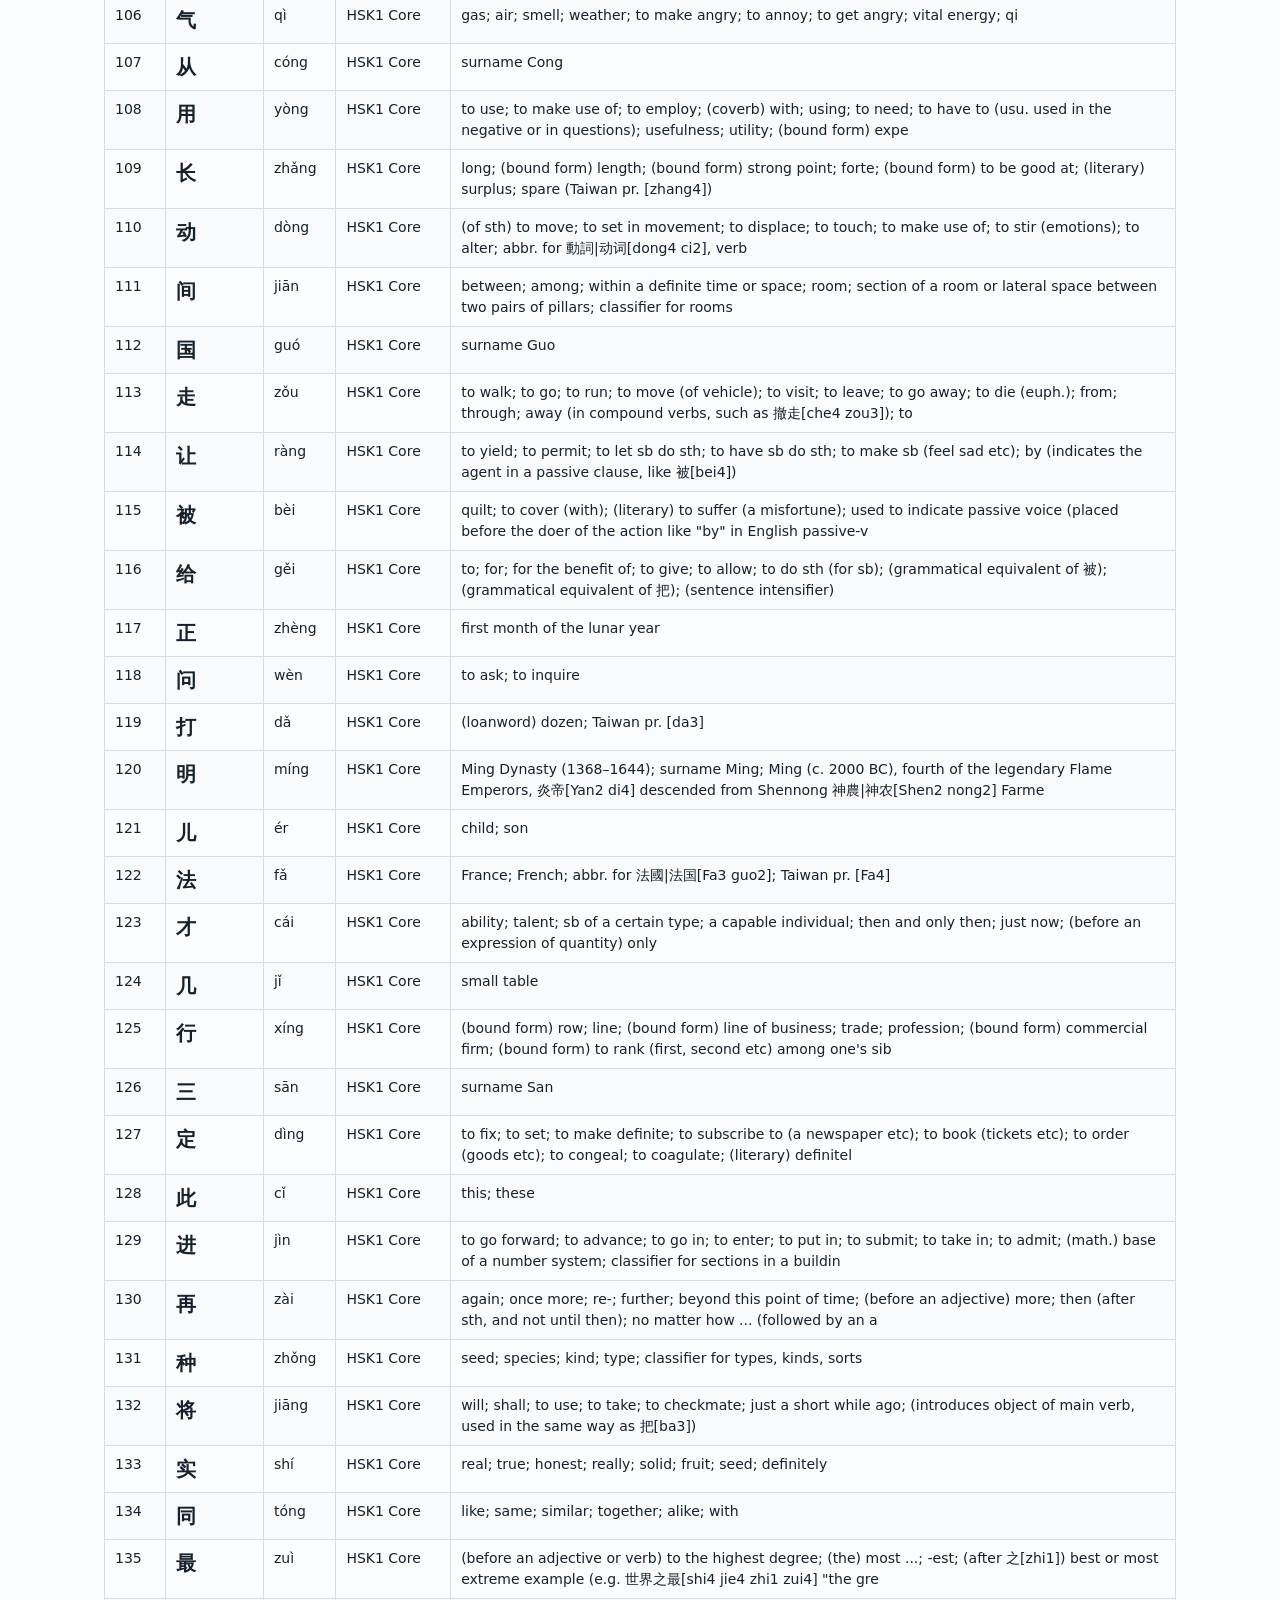
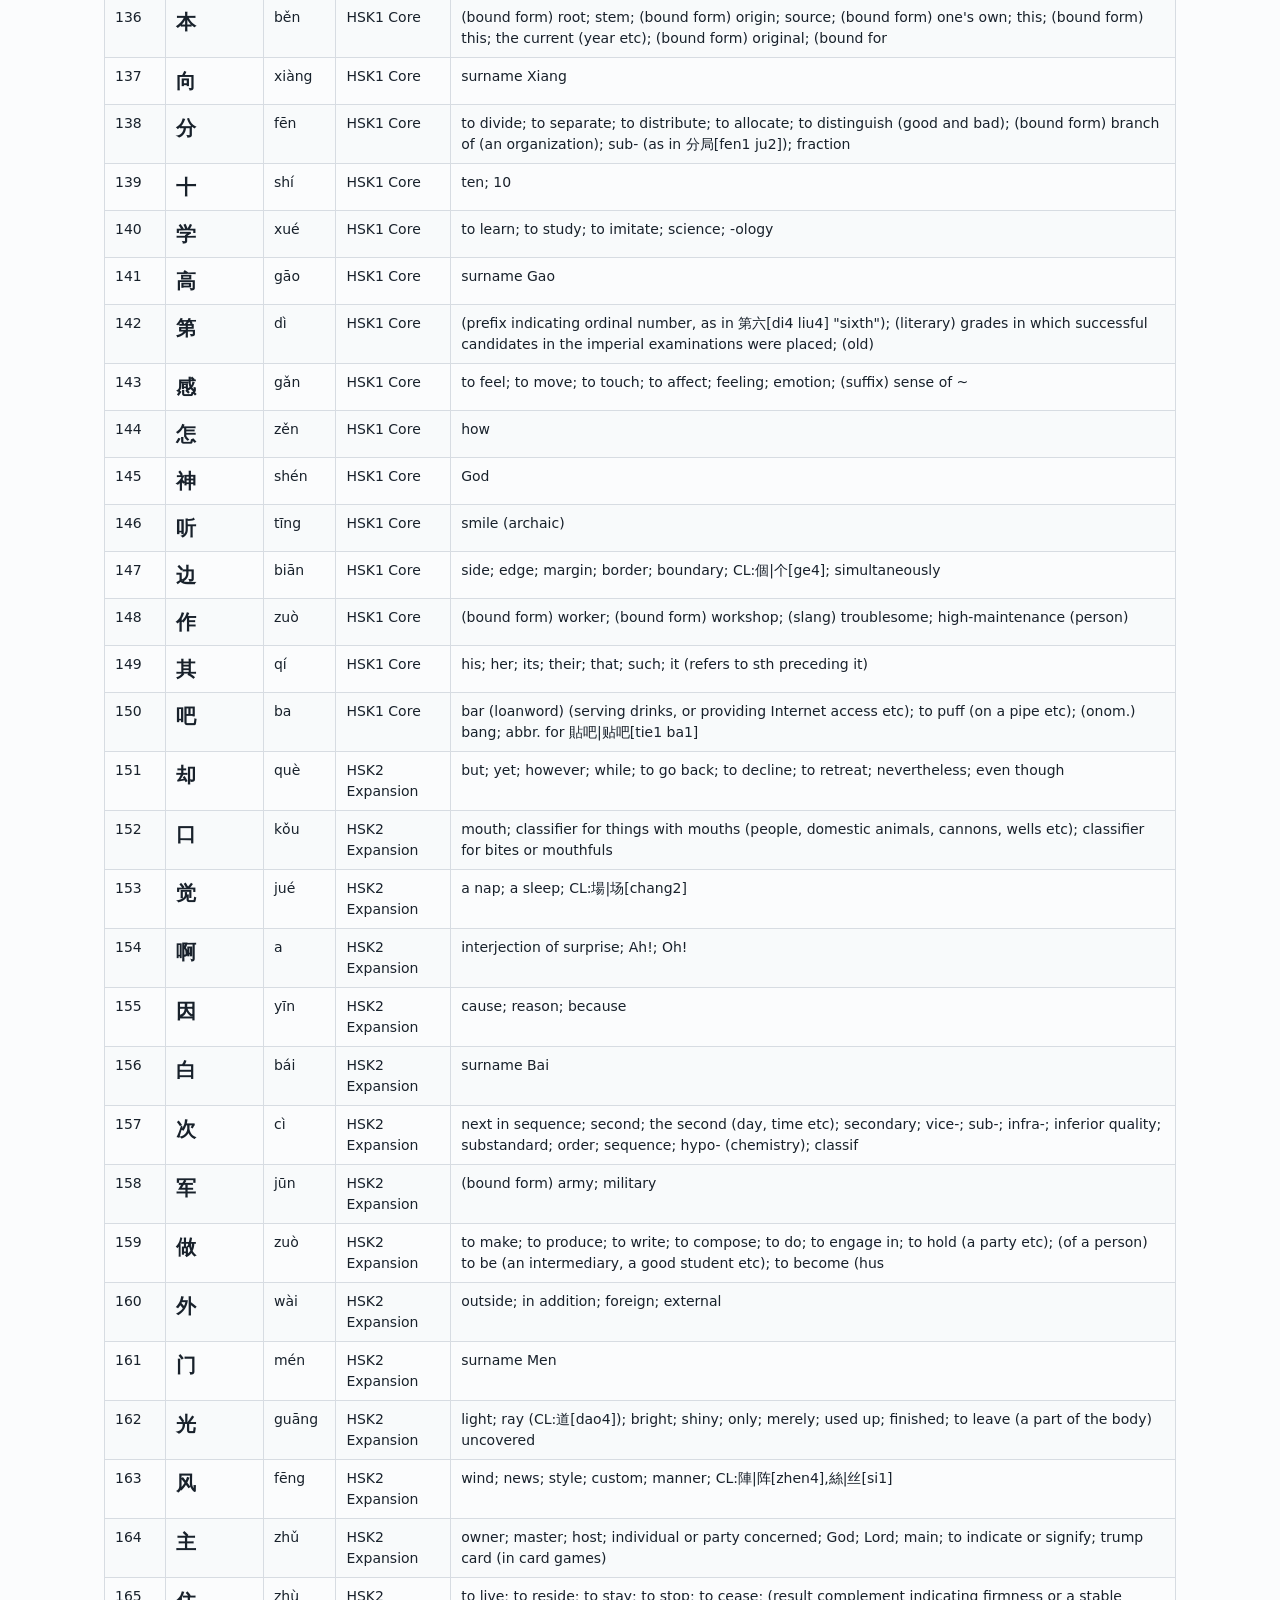
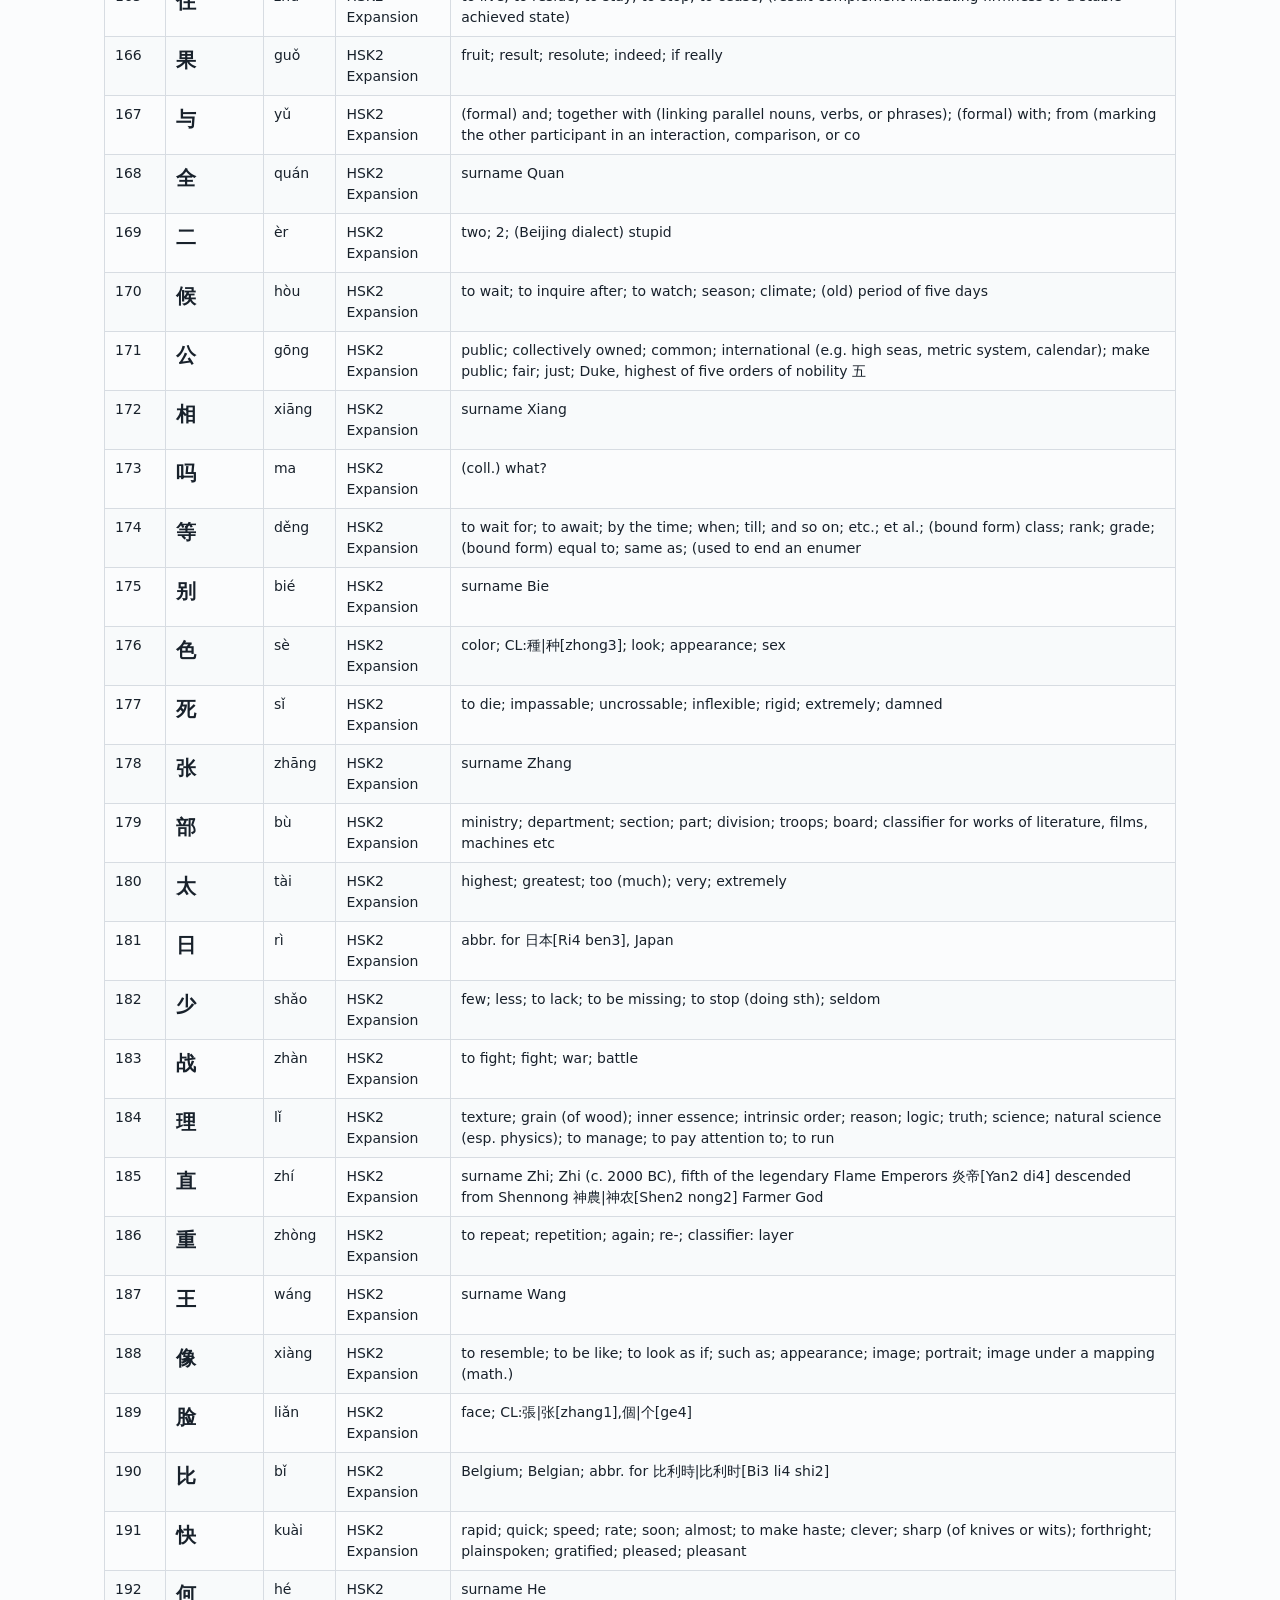
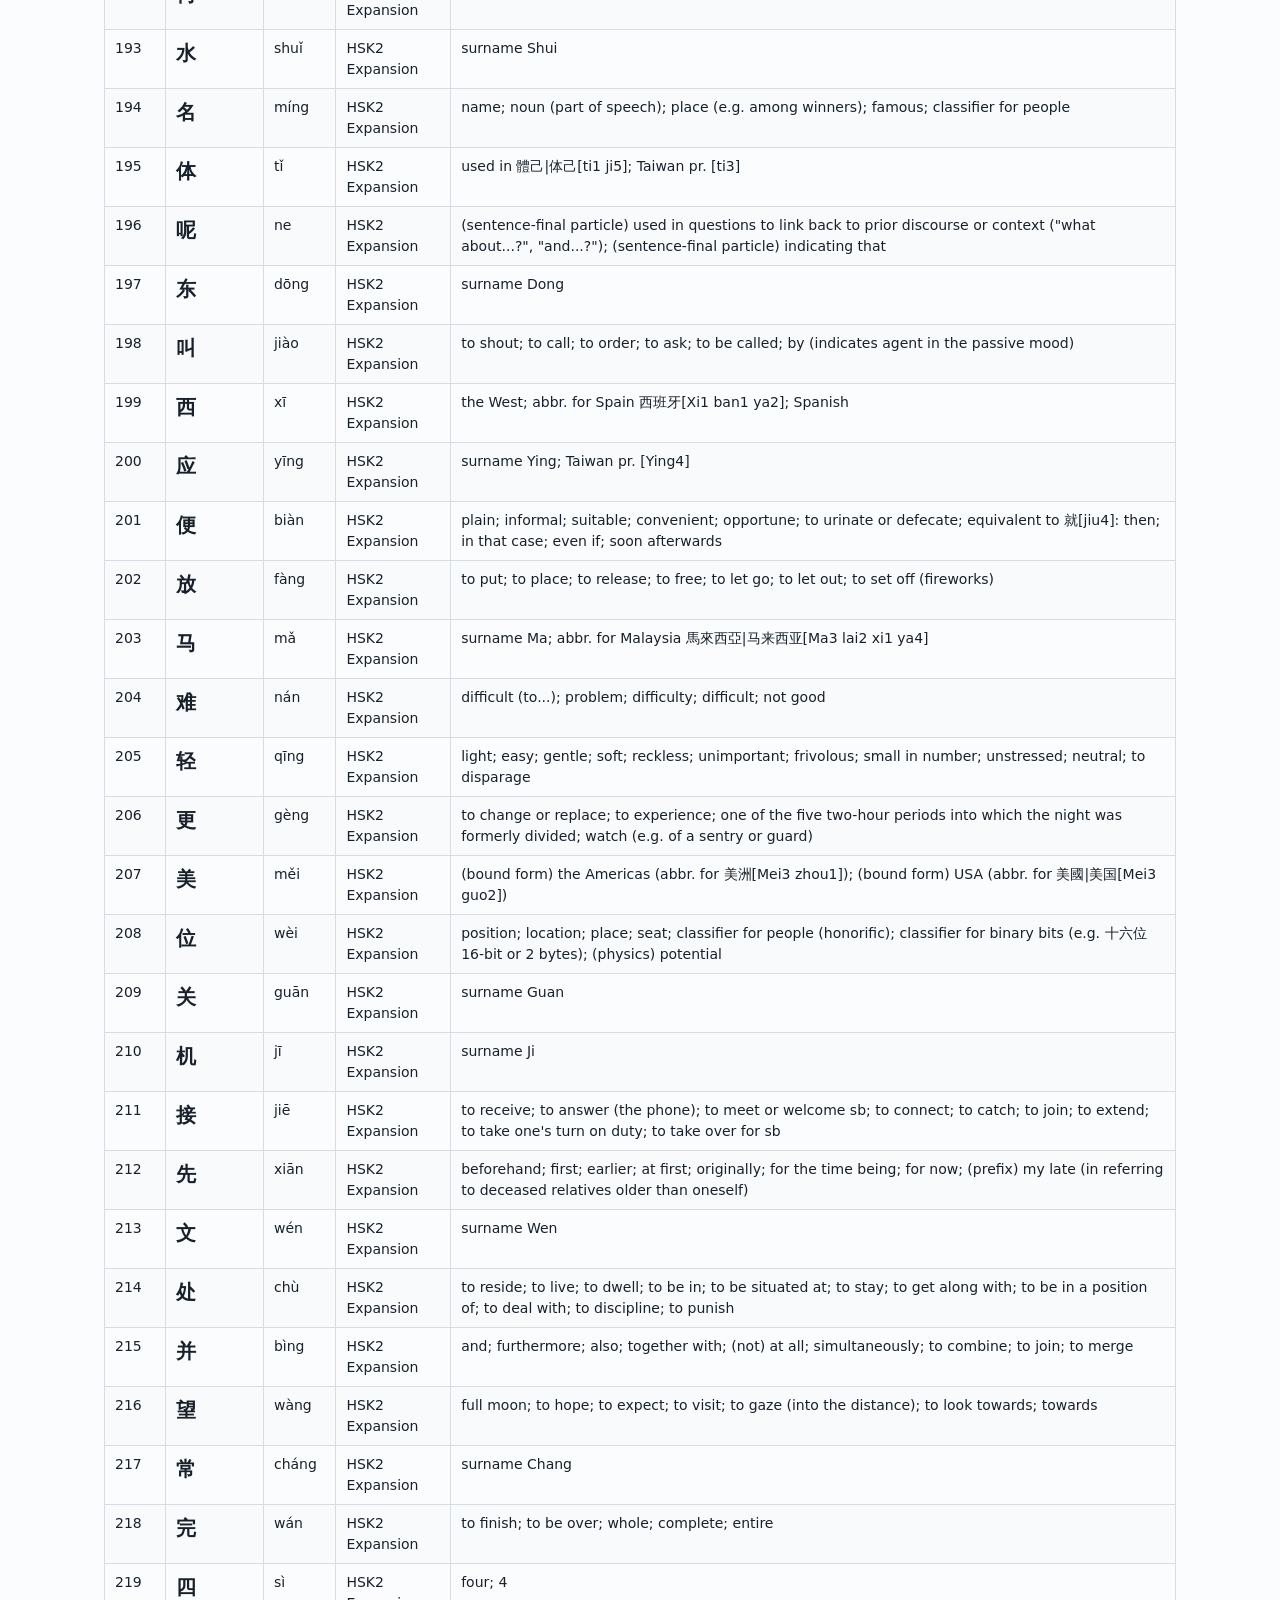
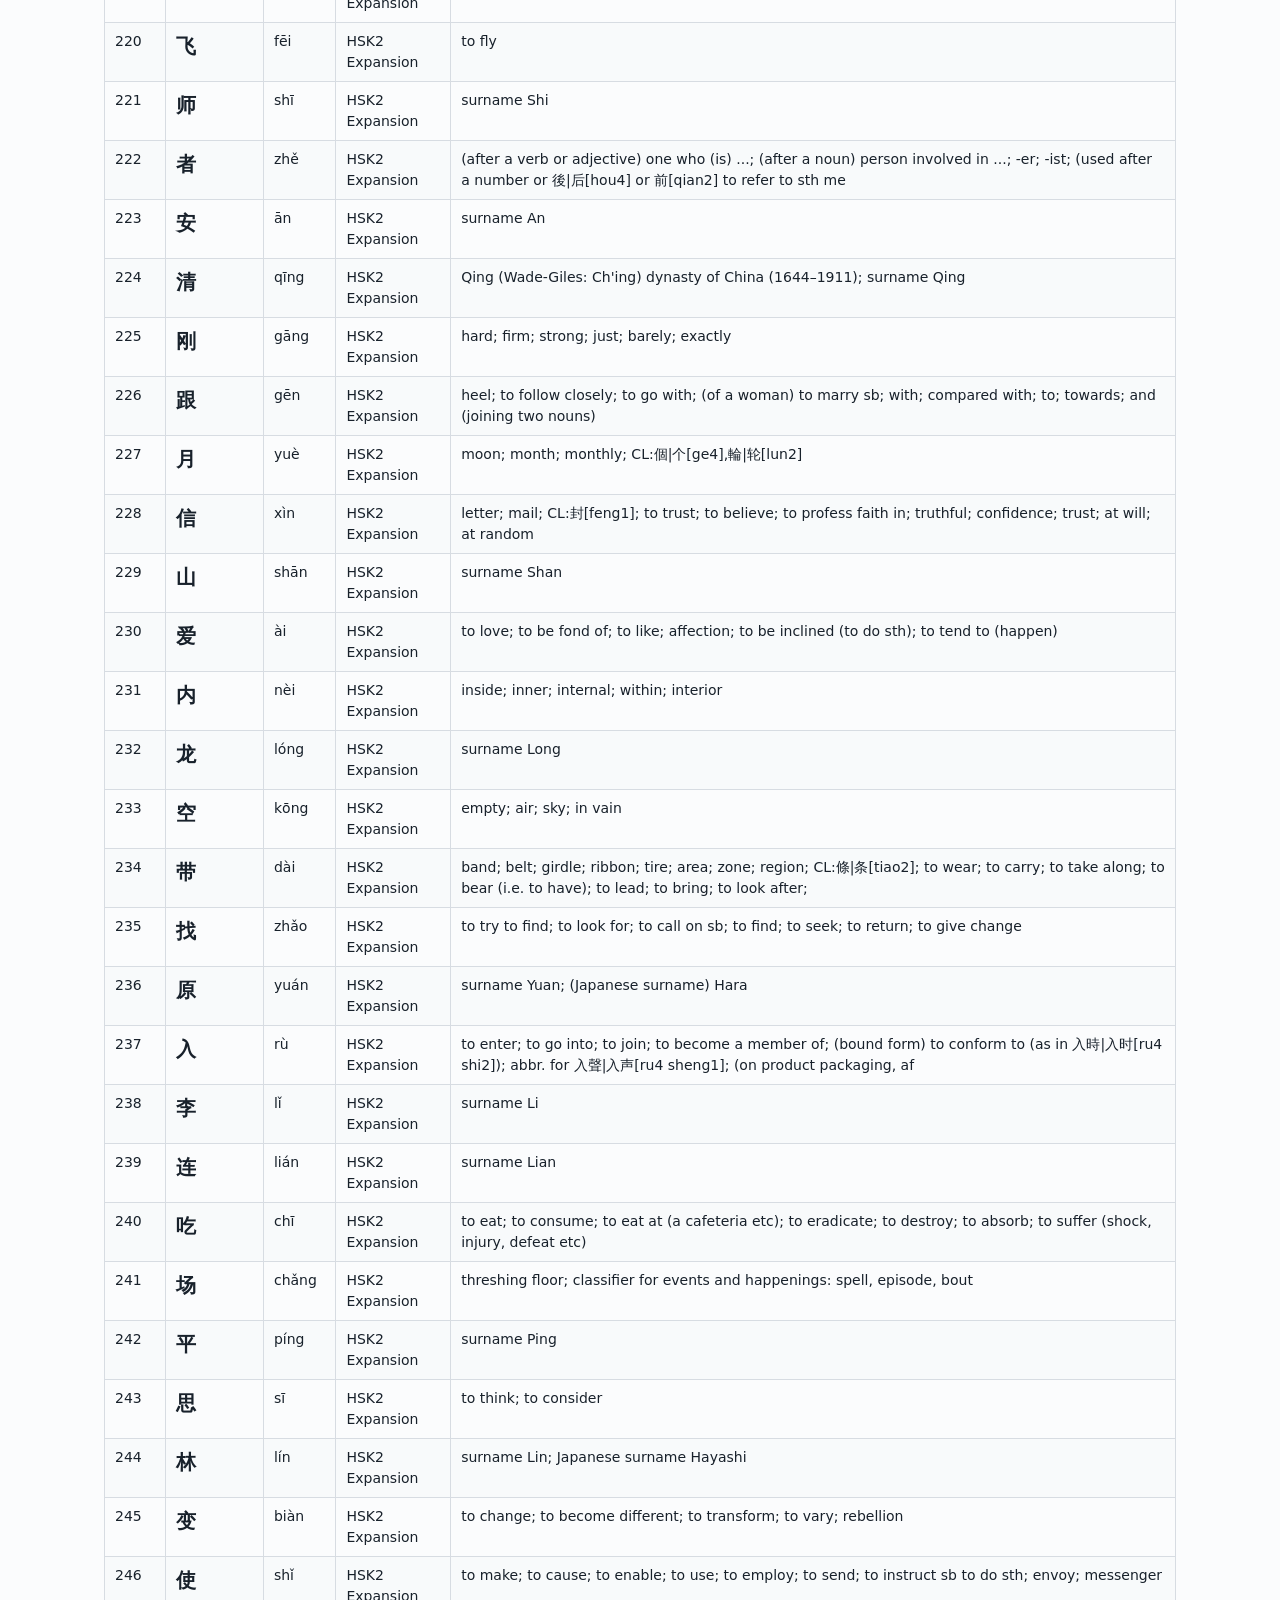
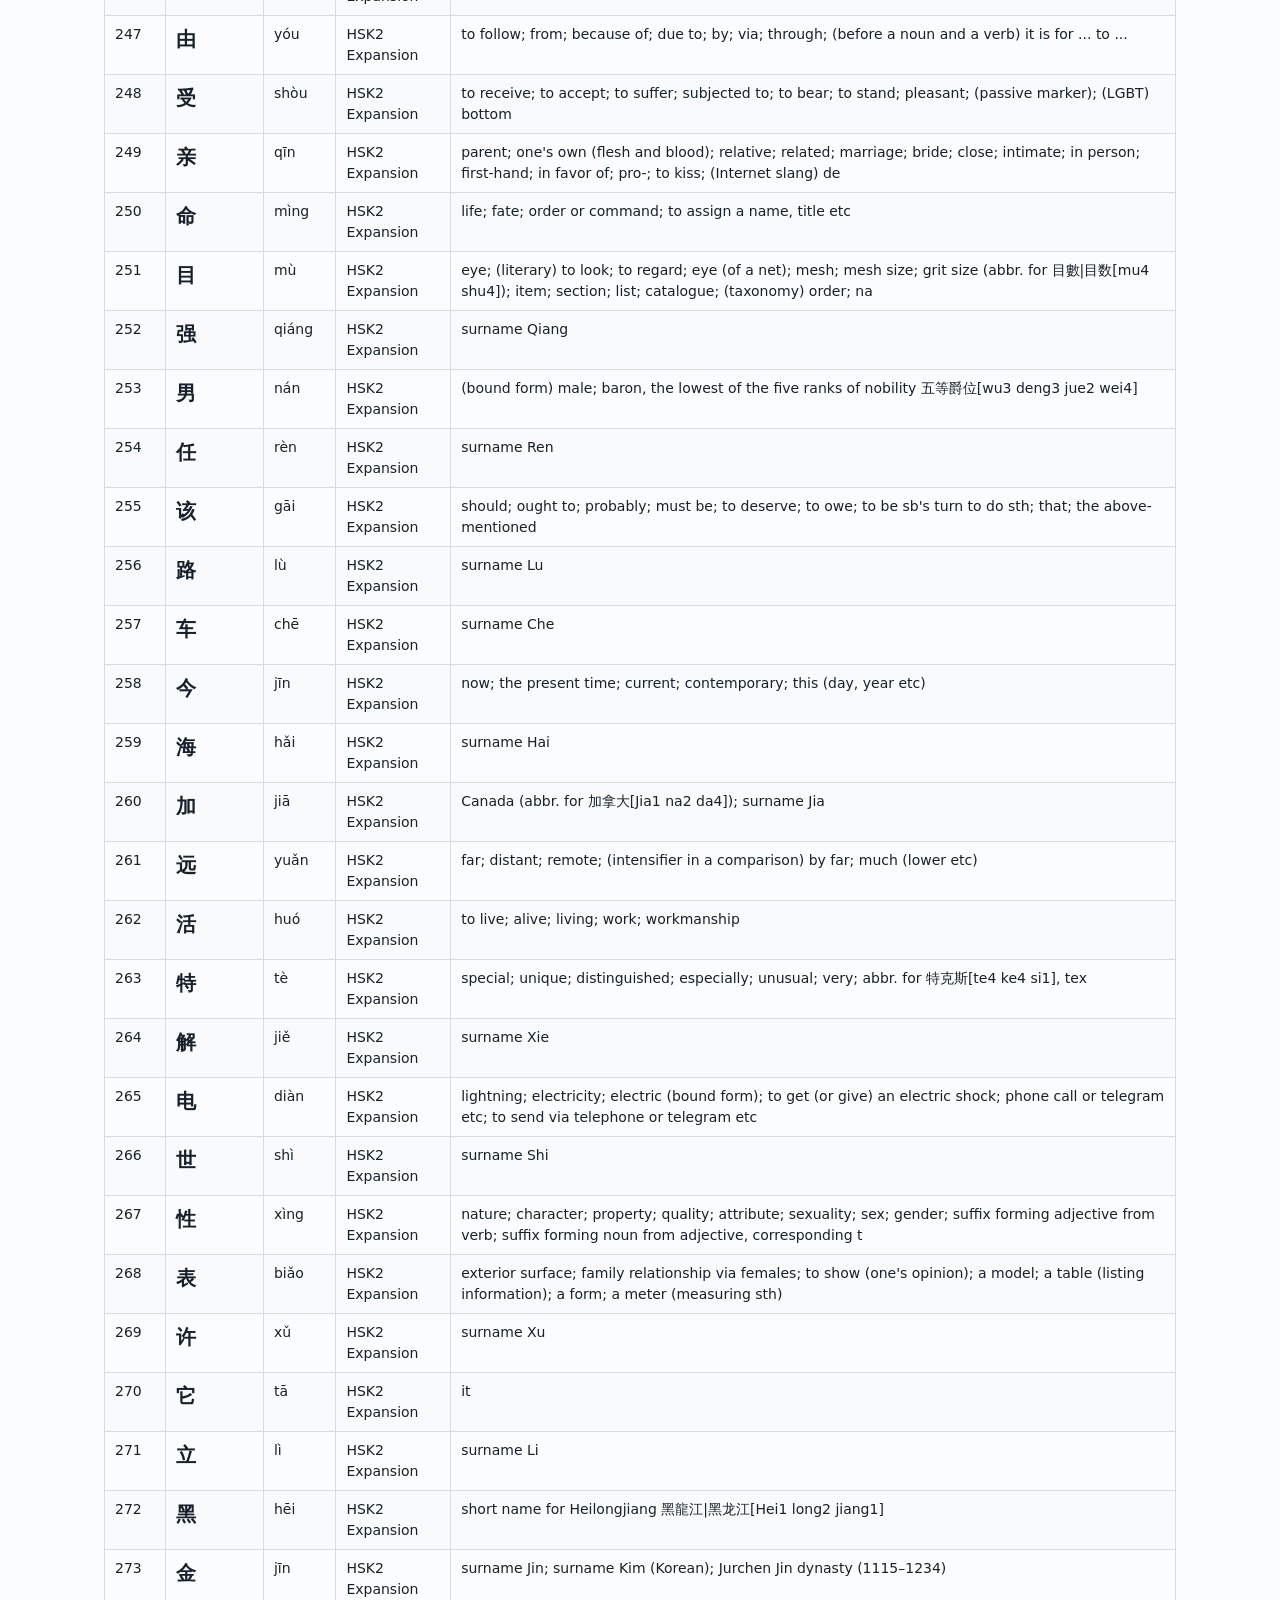
==== commit 31ba0bc9: "Add companion learning materials" ====
--- a/docs/characters.html
+++ b/docs/characters.html
@@ -13,6 +13,7 @@
       <a href="index.html#lessons">Lessons</a>
       <a href="characters.html">Top 600</a>
       <a href="common-3500.html">3500 Finder</a>
+      <a href="materials.html">Materials</a>
       <a href="packs.html">Packs</a>
       <a href="downloads.html">Downloads</a>
     </nav>
--- a/docs/assets/styles.css
+++ b/docs/assets/styles.css
@@ -95,10 +95,48 @@
   font-size: 12px;
 }
 .pack-meta { display: flex; gap: 8px; flex-wrap: wrap; margin: 10px 0; }
+.finder-tools {
+  position: sticky;
+  top: 58px;
+  z-index: 5;
+  background: rgba(251,252,253,0.97);
+  border: 1px solid var(--line);
+  border-radius: 8px;
+  padding: 12px;
+  margin: 18px 0;
+}
+.finder-row { display: grid; grid-template-columns: 1.4fr 0.8fr; gap: 10px; }
+.finder-tools input, .finder-tools select {
+  width: 100%;
+  min-height: 40px;
+  border: 1px solid var(--line);
+  border-radius: 6px;
+  padding: 8px 10px;
+  font: inherit;
+  background: white;
+}
+.filters { display: flex; flex-wrap: wrap; gap: 8px; margin-top: 10px; }
+.filters button {
+  border: 1px solid var(--line);
+  border-radius: 6px;
+  padding: 7px 10px;
+  color: var(--ink);
+  background: white;
+  cursor: pointer;
+}
+.filters button.active { color: white; background: var(--accent-dark); border-color: var(--accent-dark); }
+.finder-count { color: var(--muted); margin: 10px 0 0; font-size: 14px; }
+.finder-section { margin: 14px 0; border: 1px solid var(--line); border-radius: 8px; background: white; }
+.finder-section summary { cursor: pointer; padding: 13px 16px; font-weight: 760; color: var(--accent-dark); }
+.finder-section table { margin: 0; border-left: 0; border-right: 0; border-bottom: 0; }
+.char-row.hidden { display: none; }
+.examples { color: var(--muted); font-size: 13px; }
 @media (max-width: 760px) {
   .topbar { align-items: flex-start; flex-direction: column; }
   .hero { grid-template-columns: 1fr; }
   main { padding: 24px 14px 42px; }
   table { font-size: 13px; }
   th, td { padding: 7px; }
+  .finder-tools { top: 104px; }
+  .finder-row { grid-template-columns: 1fr; }
 }
